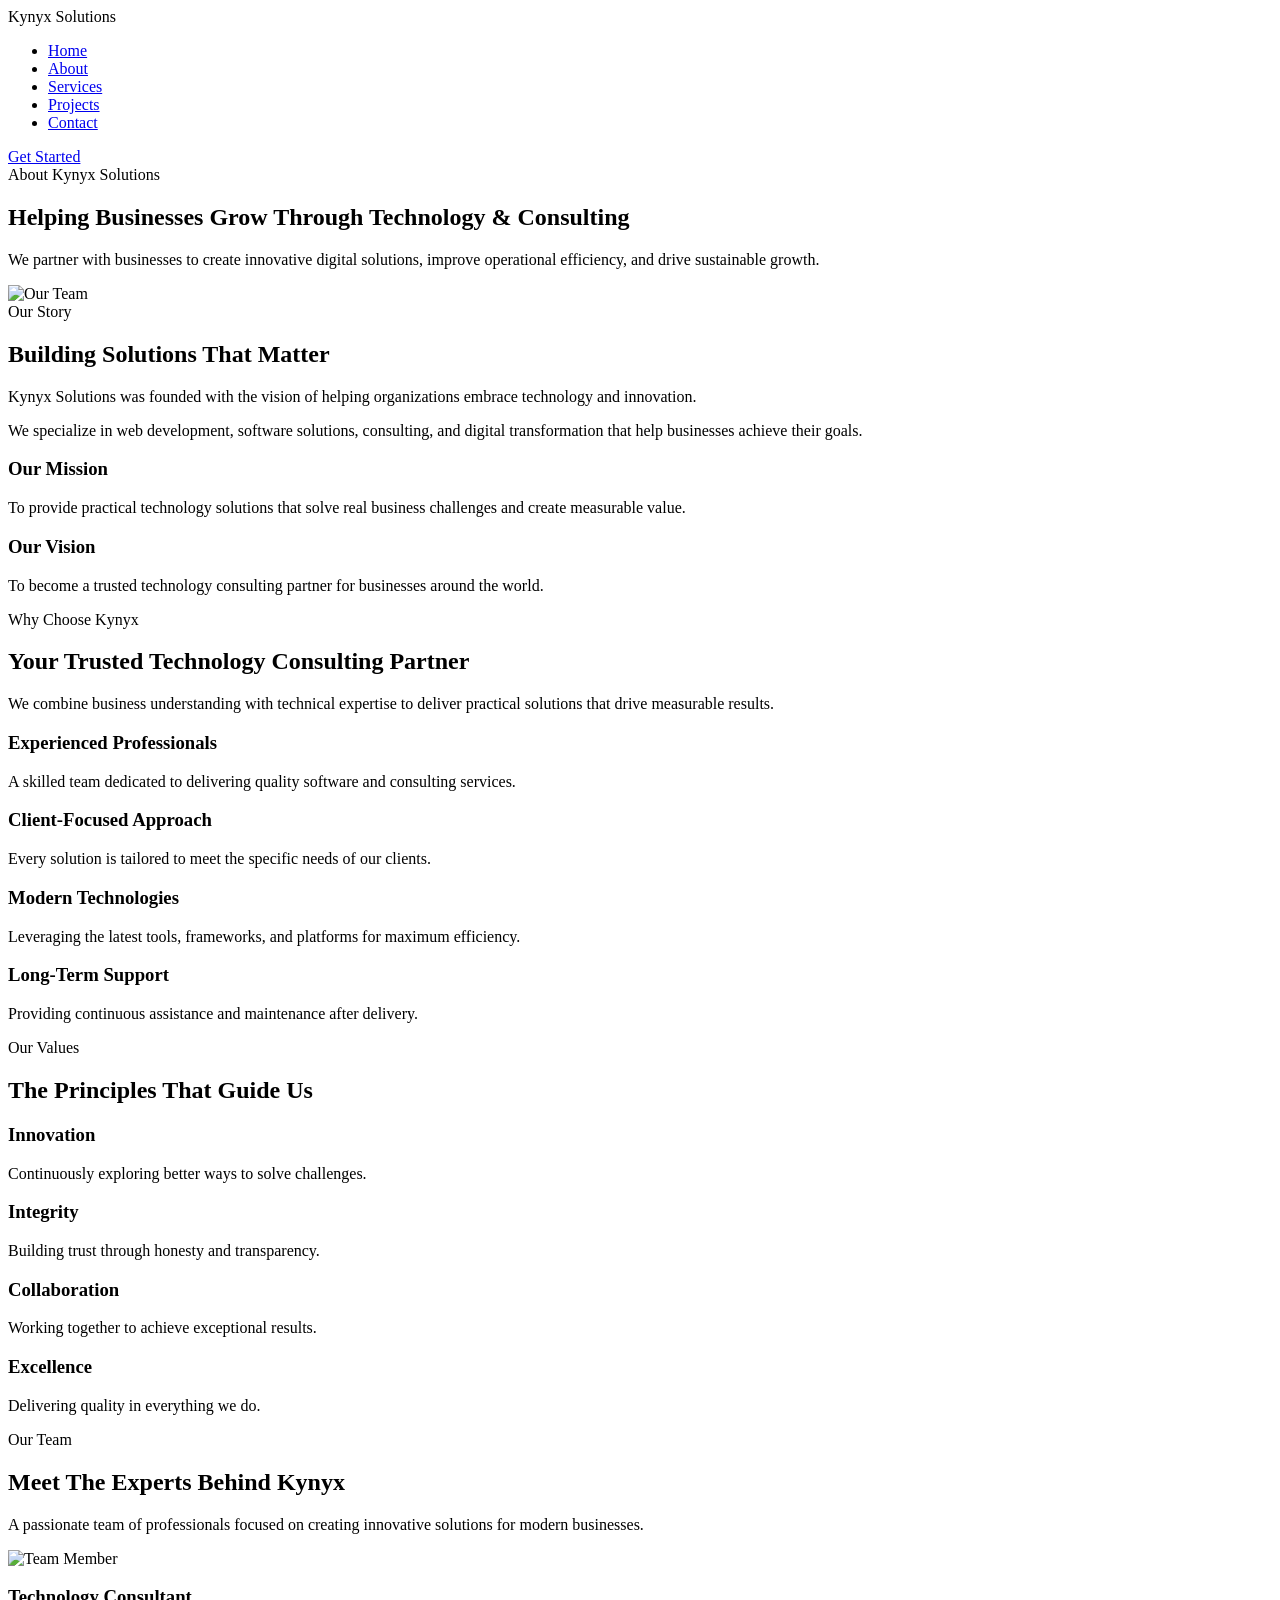
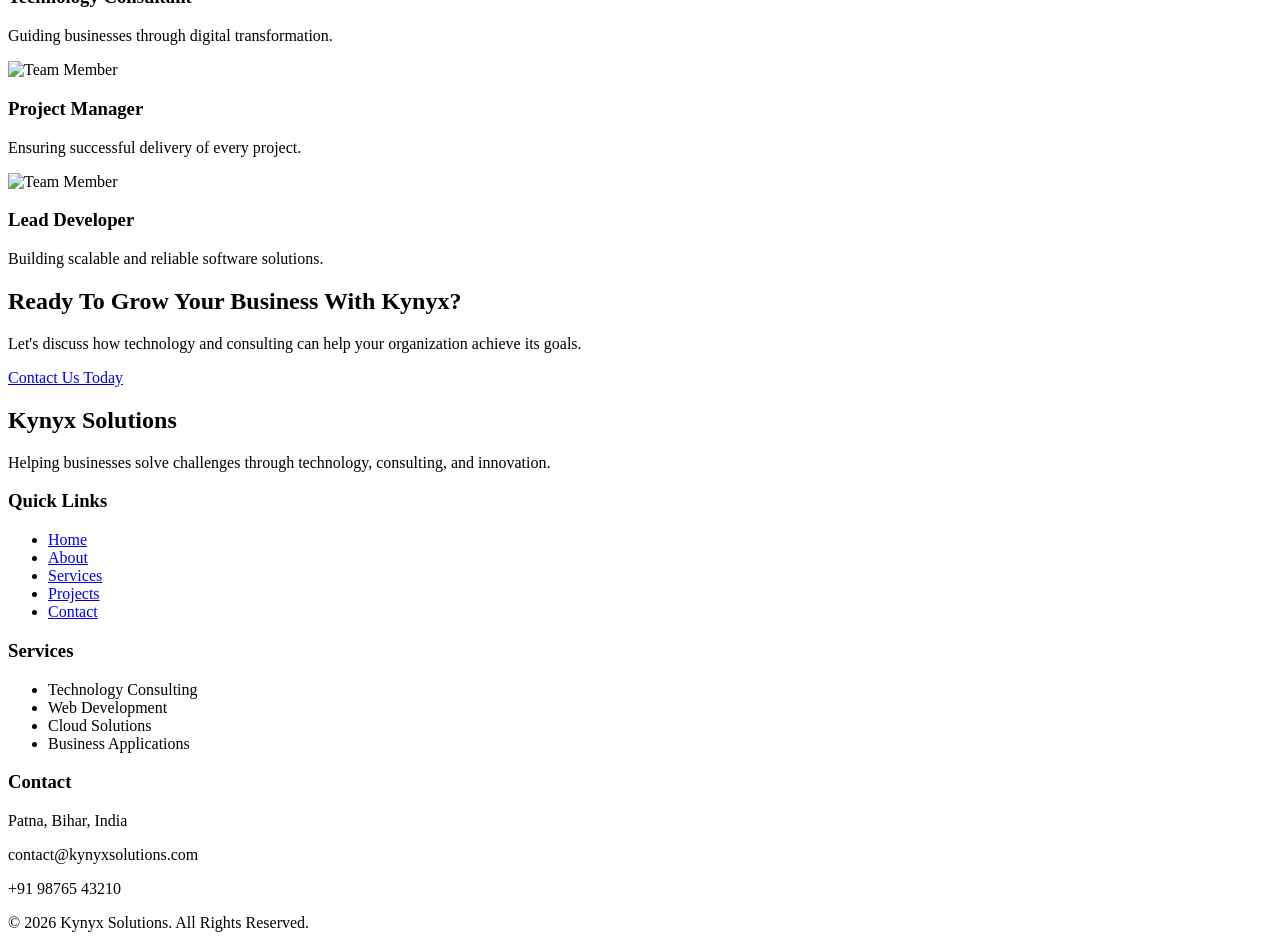
==== about.html @ fe30f73f "Lavanya" ====
<!DOCTYPE html>
<html lang="en">

<head>
    <meta charset="UTF-8">
    <meta name="viewport" content="width=device-width, initial-scale=1.0">

    <title>About Us | Kynyx Solutions</title>

    <link rel="stylesheet" href="css/style.css">
    <link rel="stylesheet" href="css/responsive.css">

    <link href="https://fonts.googleapis.com/css2?family=Poppins:wght@300;400;500;600;700;800&display=swap" rel="stylesheet">
</head>

<body>

    <!-- HEADER -->

    <header class="header">

        <div class="container">

            <nav class="navbar">

                <div class="logo">
                    Kynyx <span>Solutions</span>
                </div>

                <ul class="nav-menu">
                    <li><a href="index.html">Home</a></li>
                    <li><a href="about.html" class="active">About</a></li>
                    <li><a href="services.html">Services</a></li>
                    <li><a href="projects.html">Projects</a></li>
                    <li><a href="contact.html">Contact</a></li>
                </ul>

                <a href="contact.html" class="nav-btn">
                    Get Started
                </a>

            </nav>

        </div>

    </header>



    <!-- ABOUT HERO -->

    <section class="about-hero">

        <div class="container">

            <div class="about-hero-content">

                <span class="section-badge">
                    About Kynyx Solutions
                </span>

                <h1>
                    Helping Businesses Grow Through
                    Technology & Consulting
                </h1>

                <p>

                    We partner with businesses to create
                    innovative digital solutions, improve
                    operational efficiency, and drive
                    sustainable growth.

                </p>

            </div>

        </div>

    </section>



    <!-- OUR STORY -->

    <section class="our-story">

        <div class="container">

            <div class="story-grid">

                <div class="story-image">

                    <img src="https://images.unsplash.com/photo-1522202176988-66273c2fd55f"
                        alt="Our Team">

                </div>

                <div class="story-content">

                    <span class="section-badge">
                        Our Story
                    </span>

                    <h2>
                        Building Solutions That Matter
                    </h2>

                    <p>

                        Kynyx Solutions was founded with
                        the vision of helping organizations
                        embrace technology and innovation.

                    </p>

                    <p>

                        We specialize in web development,
                        software solutions, consulting,
                        and digital transformation that
                        help businesses achieve their goals.

                    </p>

                </div>

            </div>

        </div>

    </section>



    <!-- MISSION & VISION -->

    <section class="mission-section">

        <div class="container">

            <div class="mission-grid">

                <div class="mission-card">

                    <h3>Our Mission</h3>

                    <p>

                        To provide practical technology
                        solutions that solve real business
                        challenges and create measurable value.

                    </p>

                </div>

                <div class="mission-card">

                    <h3>Our Vision</h3>

                    <p>

                        To become a trusted technology
                        consulting partner for businesses
                        around the world.

                    </p>

                </div>

            </div>

        </div>

    </section>
     <!-- =====================
     WHY CHOOSE US
===================== -->

<section class="why-kynyx">

<div class="container">

<div class="section-header">

<span class="section-badge">
Why Choose Kynyx
</span>

<h2>
Your Trusted Technology Consulting Partner
</h2>

<p>
We combine business understanding with technical expertise
to deliver practical solutions that drive measurable results.
</p>

</div>

<div class="choose-grid">

<div class="choose-card">
<h3>Experienced Professionals</h3>
<p>
A skilled team dedicated to delivering quality software
and consulting services.
</p>
</div>

<div class="choose-card">
<h3>Client-Focused Approach</h3>
<p>
Every solution is tailored to meet the specific needs
of our clients.
</p>
</div>

<div class="choose-card">
<h3>Modern Technologies</h3>
<p>
Leveraging the latest tools, frameworks, and platforms
for maximum efficiency.
</p>
</div>

<div class="choose-card">
<h3>Long-Term Support</h3>
<p>
Providing continuous assistance and maintenance after delivery.
</p>
</div>

</div>

</div>

</section>


<!-- =====================
     OUR VALUES
===================== -->

<section class="values-section">

<div class="container">

<div class="section-header">

<span class="section-badge">
Our Values
</span>

<h2>
The Principles That Guide Us
</h2>

</div>

<div class="values-grid">

<div class="value-card">
<h3>Innovation</h3>
<p>
Continuously exploring better ways to solve challenges.
</p>
</div>

<div class="value-card">
<h3>Integrity</h3>
<p>
Building trust through honesty and transparency.
</p>
</div>

<div class="value-card">
<h3>Collaboration</h3>
<p>
Working together to achieve exceptional results.
</p>
</div>

<div class="value-card">
<h3>Excellence</h3>
<p>
Delivering quality in everything we do.
</p>
</div>

</div>

</div>

</section>


<!-- =====================
     LEADERSHIP TEAM
===================== -->

<section class="team-section">

<div class="container">

<div class="section-header">

<span class="section-badge">
Our Team
</span>

<h2>
Meet The Experts Behind Kynyx
</h2>

<p>
A passionate team of professionals focused on creating
innovative solutions for modern businesses.
</p>

</div>

<div class="team-grid">

<div class="team-card">

<img src="https://images.unsplash.com/photo-1560250097-0b93528c311a"
alt="Team Member">

<h3>Technology Consultant</h3>

<p>
Guiding businesses through digital transformation.
</p>

</div>

<div class="team-card">

<img src="https://images.unsplash.com/photo-1494790108377-be9c29b29330"
alt="Team Member">

<h3>Project Manager</h3>

<p>
Ensuring successful delivery of every project.
</p>

</div>

<div class="team-card">

<img src="https://images.unsplash.com/photo-1500648767791-00dcc994a43e"
alt="Team Member">

<h3>Lead Developer</h3>

<p>
Building scalable and reliable software solutions.
</p>

</div>

</div>

</div>

</section>
<!-- =====================
     CTA SECTION
===================== -->

<section class="about-cta">

<div class="container">

<h2>

Ready To Grow Your Business With Kynyx?

</h2>

<p>

Let's discuss how technology and consulting
can help your organization achieve its goals.

</p>

<a href="contact.html" class="cta-btn">

Contact Us Today

</a>

</div>

</section>


<!-- =====================
     FOOTER
===================== -->

<footer class="footer">

<div class="container">

<div class="footer-grid">

<div>

<h2>

Kynyx
<span>Solutions</span>

</h2>

<p>

Helping businesses solve challenges through
technology, consulting, and innovation.

</p>

</div>

<div>

<h3>Quick Links</h3>

<ul>

<li><a href="index.html">Home</a></li>
<li><a href="about.html">About</a></li>
<li><a href="services.html">Services</a></li>
<li><a href="projects.html">Projects</a></li>
<li><a href="contact.html">Contact</a></li>

</ul>

</div>

<div>

<h3>Services</h3>

<ul>

<li>Technology Consulting</li>
<li>Web Development</li>
<li>Cloud Solutions</li>
<li>Business Applications</li>

</ul>

</div>

<div>

<h3>Contact</h3>

<p>Patna, Bihar, India</p>
<p>contact@kynyxsolutions.com</p>
<p>+91 98765 43210</p>

</div>

</div>

<div class="footer-bottom">

<p>

© 2026 Kynyx Solutions.
All Rights Reserved.

</p>

</div>

</div>

</footer>

<script src="js/main.js"></script>

</body>
</html>
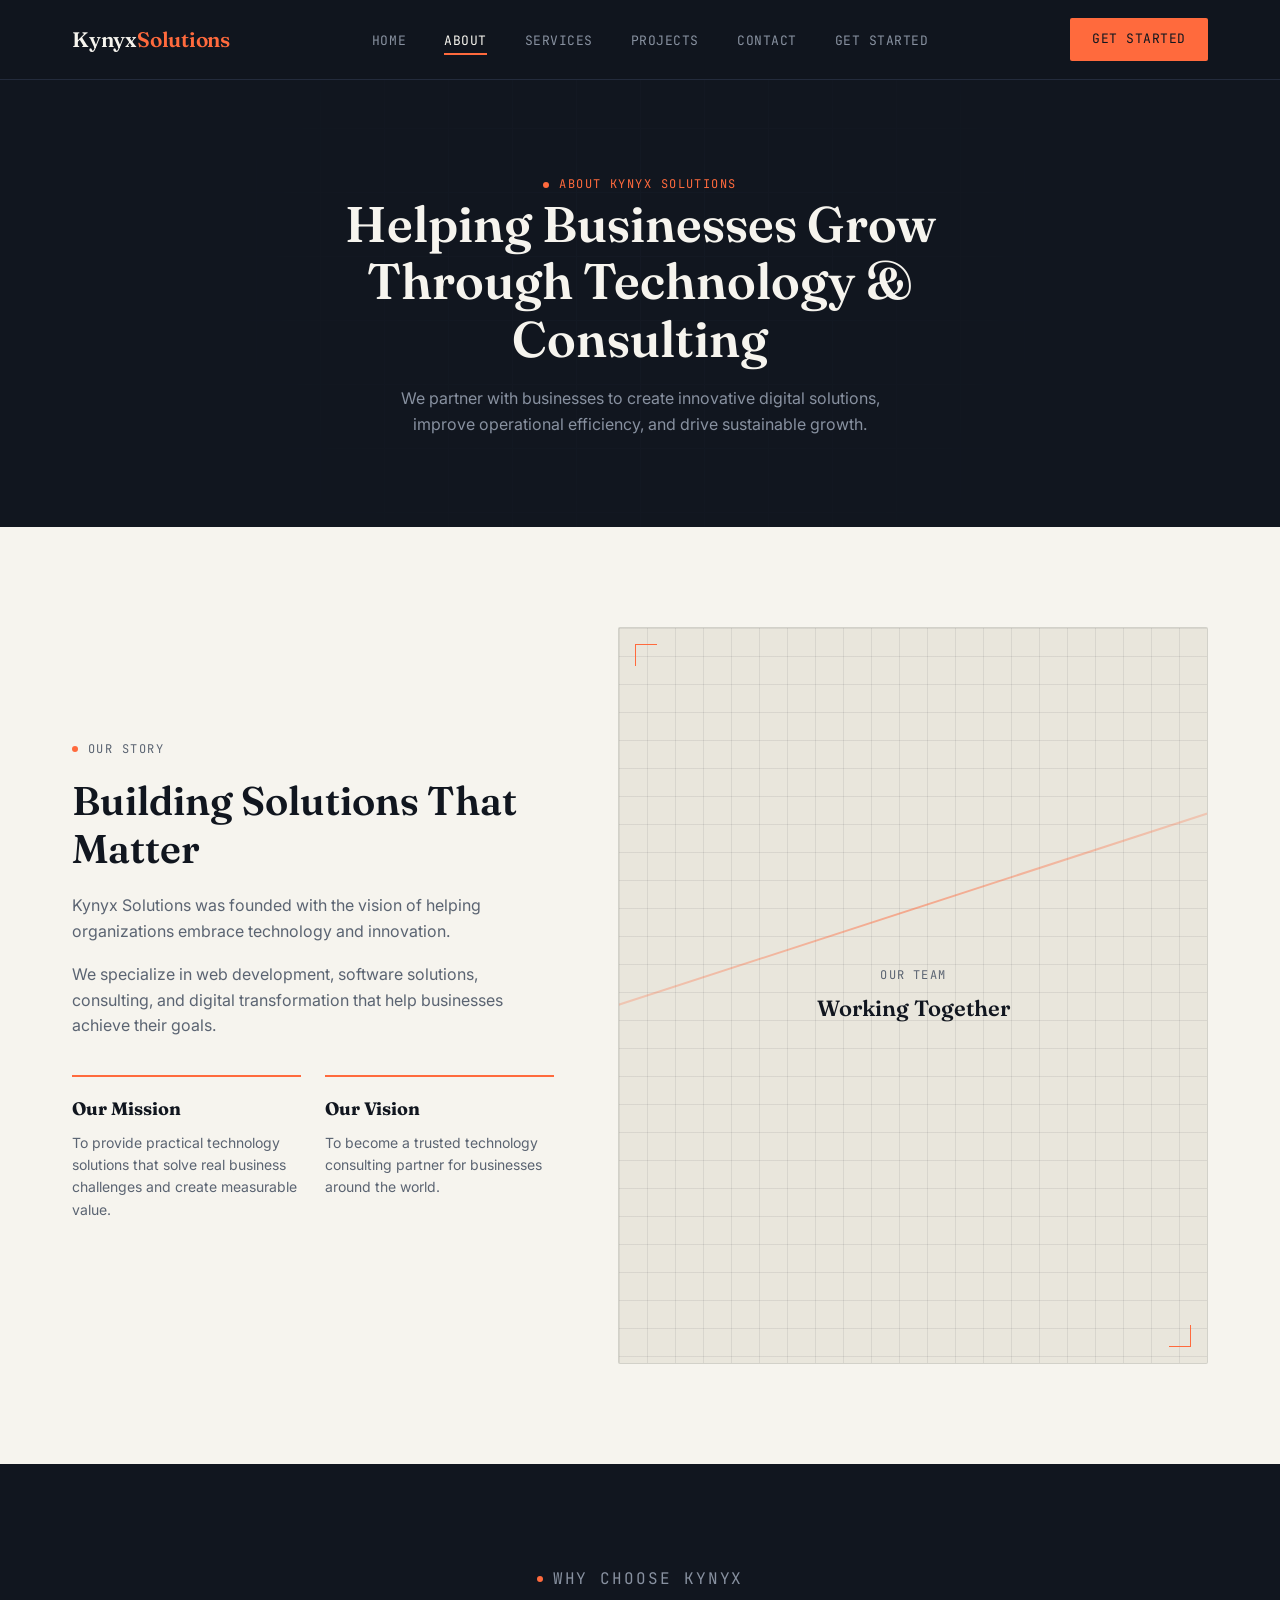
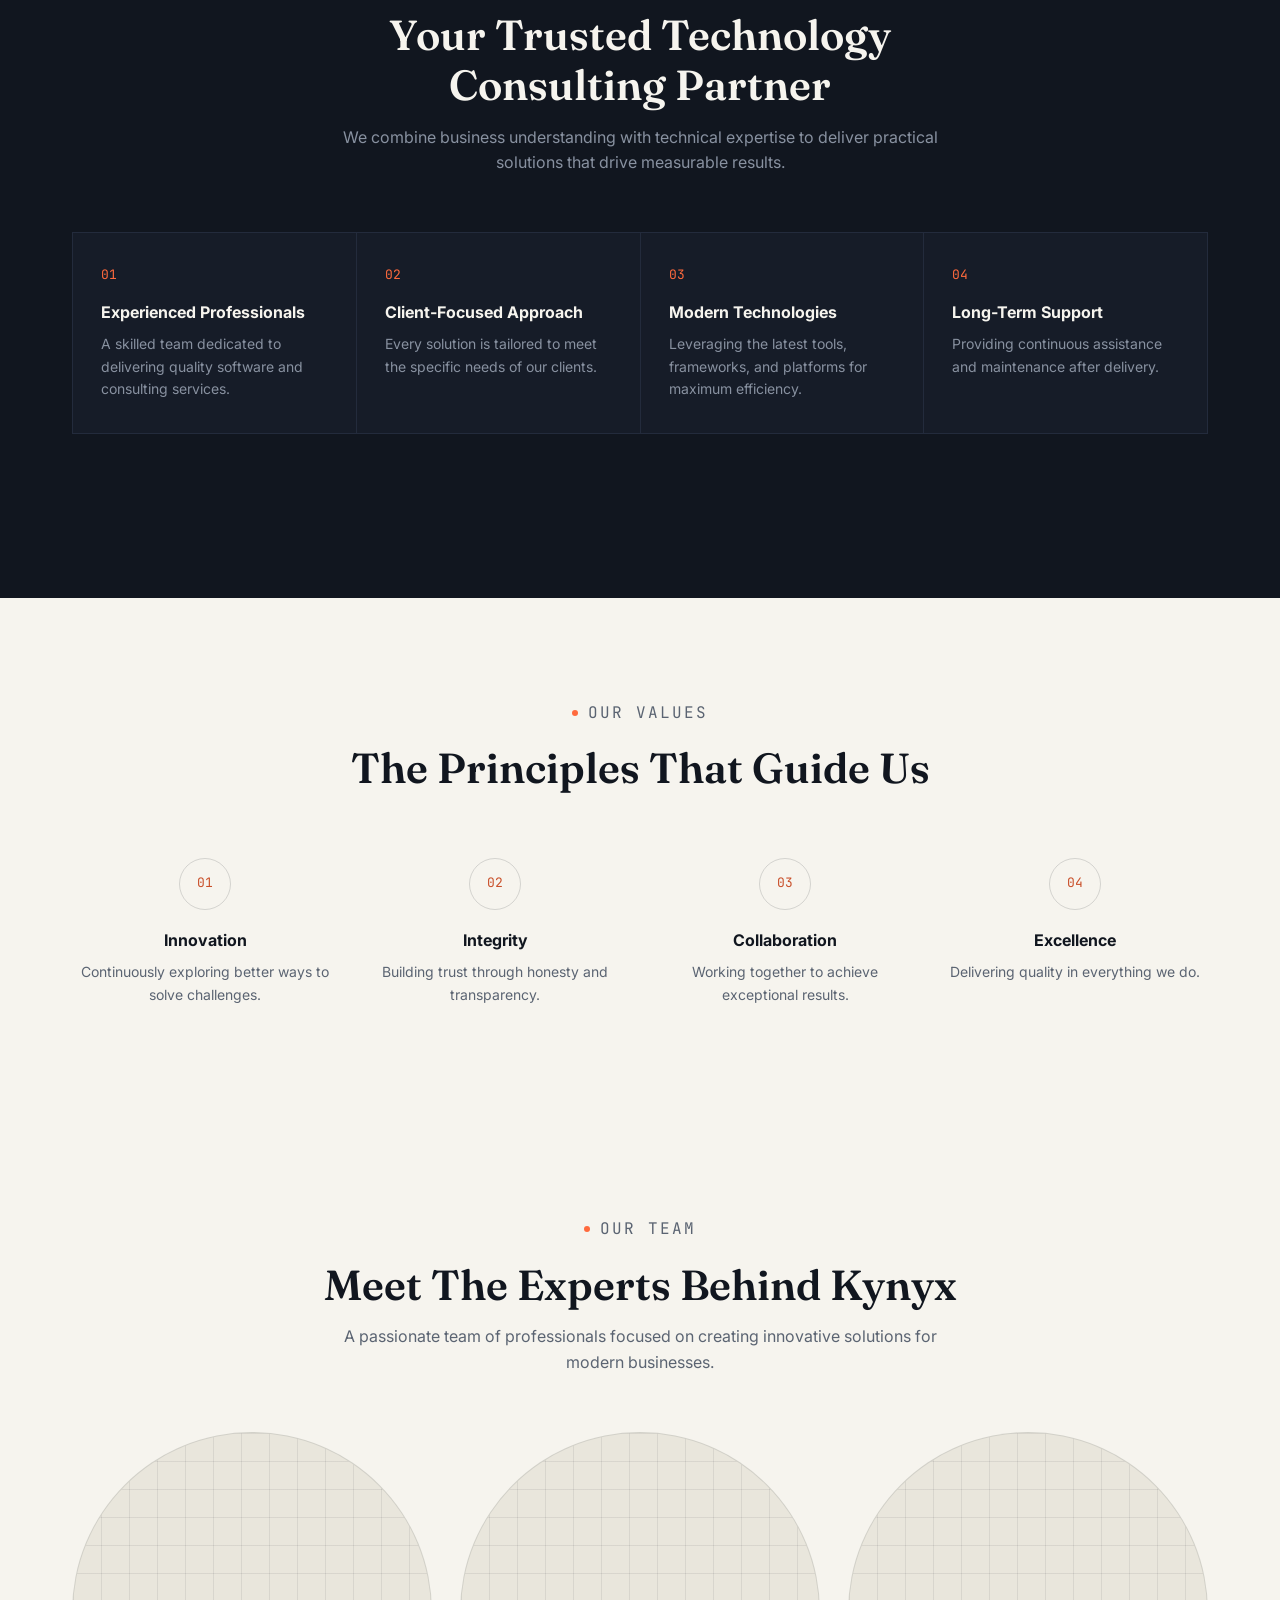
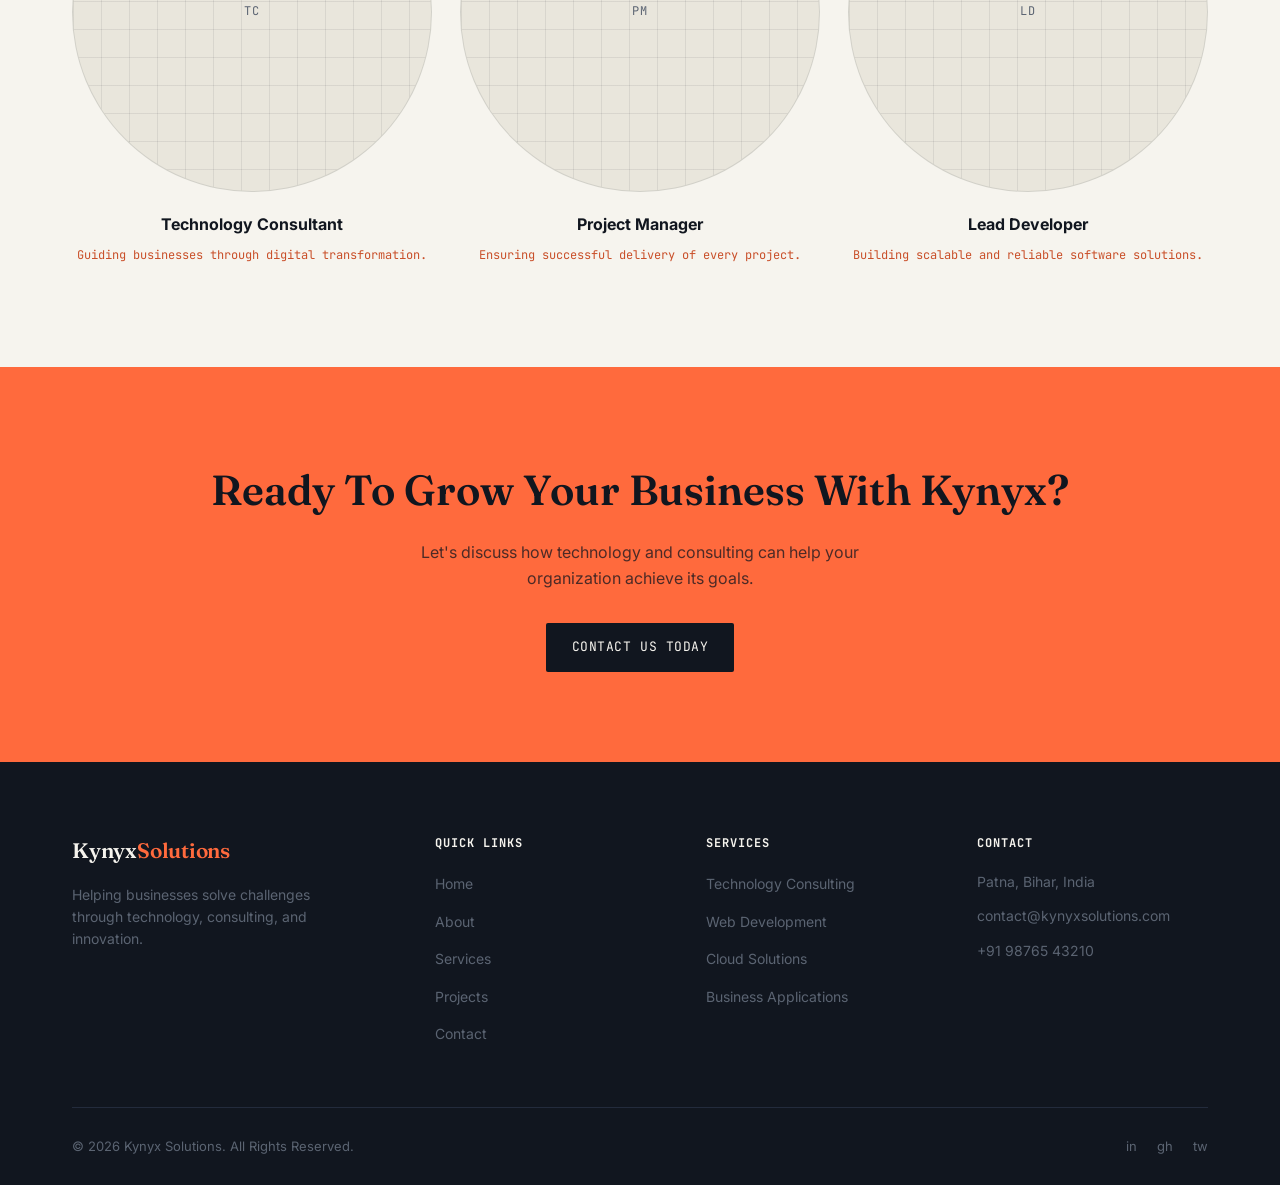
==== commit 4a1d9a0c: "Lavanya" ====
--- a/about.html
+++ b/about.html
@@ -1,491 +1,259 @@
 <!DOCTYPE html>
 <html lang="en">
-
 <head>
-    <meta charset="UTF-8">
-    <meta name="viewport" content="width=device-width, initial-scale=1.0">
-
-    <title>About Us | Kynyx Solutions</title>
-
-    <link rel="stylesheet" href="css/style.css">
-    <link rel="stylesheet" href="css/responsive.css">
-
-    <link href="https://fonts.googleapis.com/css2?family=Poppins:wght@300;400;500;600;700;800&display=swap" rel="stylesheet">
+  <meta charset="UTF-8" />
+  <meta name="viewport" content="width=device-width, initial-scale=1.0" />
+  <title>About Us | Kynyx Solutions</title>
+  <meta name="description" content="Kynyx Solutions partners with businesses to create innovative digital solutions, improve operational efficiency, and drive sustainable growth." />
+
+  <link rel="preconnect" href="https://fonts.googleapis.com" />
+  <link rel="preconnect" href="https://fonts.gstatic.com" crossorigin />
+  <link href="https://fonts.googleapis.com/css2?family=Fraunces:opsz,wght@9..144,500;9..144,600;9..144,700&family=Inter:wght@400;500;600&family=JetBrains+Mono:wght@400;500&display=swap" rel="stylesheet" />
+
+  <link rel="stylesheet" href="CSS/style.css" />
+  <link rel="stylesheet" href="CSS/responsive.css" />
 </head>
-
 <body>
 
-    <!-- HEADER -->
-
-    <header class="header">
-
-        <div class="container">
-
-            <nav class="navbar">
-
-                <div class="logo">
-                    Kynyx <span>Solutions</span>
-                </div>
-
-                <ul class="nav-menu">
-                    <li><a href="index.html">Home</a></li>
-                    <li><a href="about.html" class="active">About</a></li>
-                    <li><a href="services.html">Services</a></li>
-                    <li><a href="projects.html">Projects</a></li>
-                    <li><a href="contact.html">Contact</a></li>
-                </ul>
-
-                <a href="contact.html" class="nav-btn">
-                    Get Started
-                </a>
-
-            </nav>
-
-        </div>
-
-    </header>
-
-
-
-    <!-- ABOUT HERO -->
-
-    <section class="about-hero">
-
-        <div class="container">
-
-            <div class="about-hero-content">
-
-                <span class="section-badge">
-                    About Kynyx Solutions
-                </span>
-
-                <h1>
-                    Helping Businesses Grow Through
-                    Technology & Consulting
-                </h1>
-
-                <p>
-
-                    We partner with businesses to create
-                    innovative digital solutions, improve
-                    operational efficiency, and drive
-                    sustainable growth.
-
-                </p>
-
-            </div>
-
-        </div>
-
-    </section>
-
-
-
-    <!-- OUR STORY -->
-
-    <section class="our-story">
-
-        <div class="container">
-
-            <div class="story-grid">
-
-                <div class="story-image">
-
-                    <img src="https://images.unsplash.com/photo-1522202176988-66273c2fd55f"
-                        alt="Our Team">
-
-                </div>
-
-                <div class="story-content">
-
-                    <span class="section-badge">
-                        Our Story
-                    </span>
-
-                    <h2>
-                        Building Solutions That Matter
-                    </h2>
-
-                    <p>
-
-                        Kynyx Solutions was founded with
-                        the vision of helping organizations
-                        embrace technology and innovation.
-
-                    </p>
-
-                    <p>
-
-                        We specialize in web development,
-                        software solutions, consulting,
-                        and digital transformation that
-                        help businesses achieve their goals.
-
-                    </p>
-
-                </div>
-
-            </div>
-
-        </div>
-
-    </section>
-
-
-
-    <!-- MISSION & VISION -->
-
-    <section class="mission-section">
-
-        <div class="container">
-
-            <div class="mission-grid">
-
-                <div class="mission-card">
-
-                    <h3>Our Mission</h3>
-
-                    <p>
-
-                        To provide practical technology
-                        solutions that solve real business
-                        challenges and create measurable value.
-
-                    </p>
-
-                </div>
-
-                <div class="mission-card">
-
-                    <h3>Our Vision</h3>
-
-                    <p>
-
-                        To become a trusted technology
-                        consulting partner for businesses
-                        around the world.
-
-                    </p>
-
-                </div>
-
-            </div>
-
-        </div>
-
-    </section>
-     <!-- =====================
-     WHY CHOOSE US
-===================== -->
-
-<section class="why-kynyx">
-
-<div class="container">
-
-<div class="section-header">
-
-<span class="section-badge">
-Why Choose Kynyx
-</span>
-
-<h2>
-Your Trusted Technology Consulting Partner
-</h2>
-
-<p>
-We combine business understanding with technical expertise
-to deliver practical solutions that drive measurable results.
-</p>
-
-</div>
-
-<div class="choose-grid">
-
-<div class="choose-card">
-<h3>Experienced Professionals</h3>
-<p>
-A skilled team dedicated to delivering quality software
-and consulting services.
-</p>
-</div>
-
-<div class="choose-card">
-<h3>Client-Focused Approach</h3>
-<p>
-Every solution is tailored to meet the specific needs
-of our clients.
-</p>
-</div>
-
-<div class="choose-card">
-<h3>Modern Technologies</h3>
-<p>
-Leveraging the latest tools, frameworks, and platforms
-for maximum efficiency.
-</p>
-</div>
-
-<div class="choose-card">
-<h3>Long-Term Support</h3>
-<p>
-Providing continuous assistance and maintenance after delivery.
-</p>
-</div>
-
-</div>
-
-</div>
-
-</section>
-
-
-<!-- =====================
-     OUR VALUES
-===================== -->
-
-<section class="values-section">
-
-<div class="container">
-
-<div class="section-header">
-
-<span class="section-badge">
-Our Values
-</span>
-
-<h2>
-The Principles That Guide Us
-</h2>
-
-</div>
-
-<div class="values-grid">
-
-<div class="value-card">
-<h3>Innovation</h3>
-<p>
-Continuously exploring better ways to solve challenges.
-</p>
-</div>
-
-<div class="value-card">
-<h3>Integrity</h3>
-<p>
-Building trust through honesty and transparency.
-</p>
-</div>
-
-<div class="value-card">
-<h3>Collaboration</h3>
-<p>
-Working together to achieve exceptional results.
-</p>
-</div>
-
-<div class="value-card">
-<h3>Excellence</h3>
-<p>
-Delivering quality in everything we do.
-</p>
-</div>
-
-</div>
-
-</div>
-
-</section>
-
-
-<!-- =====================
-     LEADERSHIP TEAM
-===================== -->
-
-<section class="team-section">
-
-<div class="container">
-
-<div class="section-header">
-
-<span class="section-badge">
-Our Team
-</span>
-
-<h2>
-Meet The Experts Behind Kynyx
-</h2>
-
-<p>
-A passionate team of professionals focused on creating
-innovative solutions for modern businesses.
-</p>
-
-</div>
-
-<div class="team-grid">
-
-<div class="team-card">
-
-<img src="https://images.unsplash.com/photo-1560250097-0b93528c311a"
-alt="Team Member">
-
-<h3>Technology Consultant</h3>
-
-<p>
-Guiding businesses through digital transformation.
-</p>
-
-</div>
-
-<div class="team-card">
-
-<img src="https://images.unsplash.com/photo-1494790108377-be9c29b29330"
-alt="Team Member">
-
-<h3>Project Manager</h3>
-
-<p>
-Ensuring successful delivery of every project.
-</p>
-
-</div>
-
-<div class="team-card">
-
-<img src="https://images.unsplash.com/photo-1500648767791-00dcc994a43e"
-alt="Team Member">
-
-<h3>Lead Developer</h3>
-
-<p>
-Building scalable and reliable software solutions.
-</p>
-
-</div>
-
-</div>
-
-</div>
-
-</section>
-<!-- =====================
-     CTA SECTION
-===================== -->
-
-<section class="about-cta">
-
-<div class="container">
-
-<h2>
-
-Ready To Grow Your Business With Kynyx?
-
-</h2>
-
-<p>
-
-Let's discuss how technology and consulting
-can help your organization achieve its goals.
-
-</p>
-
-<a href="contact.html" class="cta-btn">
-
-Contact Us Today
-
-</a>
-
-</div>
-
-</section>
-
-
-<!-- =====================
-     FOOTER
-===================== -->
-
-<footer class="footer">
-
-<div class="container">
-
-<div class="footer-grid">
-
-<div>
-
-<h2>
-
-Kynyx
-<span>Solutions</span>
-
-</h2>
-
-<p>
-
-Helping businesses solve challenges through
-technology, consulting, and innovation.
-
-</p>
-
-</div>
-
-<div>
-
-<h3>Quick Links</h3>
-
-<ul>
-
-<li><a href="index.html">Home</a></li>
-<li><a href="about.html">About</a></li>
-<li><a href="services.html">Services</a></li>
-<li><a href="projects.html">Projects</a></li>
-<li><a href="contact.html">Contact</a></li>
-
-</ul>
-
-</div>
-
-<div>
-
-<h3>Services</h3>
-
-<ul>
-
-<li>Technology Consulting</li>
-<li>Web Development</li>
-<li>Cloud Solutions</li>
-<li>Business Applications</li>
-
-</ul>
-
-</div>
-
-<div>
-
-<h3>Contact</h3>
-
-<p>Patna, Bihar, India</p>
-<p>contact@kynyxsolutions.com</p>
-<p>+91 98765 43210</p>
-
-</div>
-
-</div>
-
-<div class="footer-bottom">
-
-<p>
-
-© 2026 Kynyx Solutions.
-All Rights Reserved.
-
-</p>
-
-</div>
-
-</div>
-
-</footer>
-
-<script src="js/main.js"></script>
-
+  <!-- ===================== HEADER ===================== -->
+  <header class="site-header">
+    <nav class="nav">
+      <a href="index.html" class="logo">Kynyx<span>Solutions</span></a>
+
+      <ul class="nav-links">
+        <li><a href="index.html">Home</a></li>
+        <li><a href="about.html" class="active">About</a></li>
+        <li><a href="services.html">Services</a></li>
+        <li><a href="projects.html">Projects</a></li>
+        <li><a href="contact.html">Contact</a></li>
+        <li><a href="contact.html" class="nav-cta-mobile">Get Started</a></li>
+      </ul>
+
+      <a href="contact.html" class="nav-cta">Get Started</a>
+
+      <button class="nav-toggle" aria-label="Toggle navigation menu" aria-expanded="false">
+        <span></span><span></span><span></span>
+      </button>
+    </nav>
+  </header>
+
+  <main>
+
+    <!-- ===================== PAGE HERO ===================== -->
+    <section class="page-hero">
+      <div class="container">
+        <p class="eyebrow">About Kynyx Solutions</p>
+        <h1>Helping Businesses Grow Through Technology &amp; Consulting</h1>
+        <p>
+          We partner with businesses to create innovative digital solutions, improve
+          operational efficiency, and drive sustainable growth.
+        </p>
+      </div>
+    </section>
+
+    <!-- ===================== OUR STORY ===================== -->
+    <section id="story">
+      <div class="container split">
+        <div class="about-copy">
+          <p class="eyebrow">Our Story</p>
+          <h2 style="font-family:var(--font-display); font-size:clamp(28px,4vw,40px); font-weight:600; margin-bottom:20px; line-height:1.2;">
+            Building Solutions That Matter
+          </h2>
+          <p>
+            Kynyx Solutions was founded with the vision of helping organizations embrace
+            technology and innovation.
+          </p>
+          <p>
+            We specialize in web development, software solutions, consulting, and digital
+            transformation that help businesses achieve their goals.
+          </p>
+
+          <div class="mission-vision">
+            <div class="mv-card">
+              <h3>Our Mission</h3>
+              <p>To provide practical technology solutions that solve real business challenges and create measurable value.</p>
+            </div>
+            <div class="mv-card">
+              <h3>Our Vision</h3>
+              <p>To become a trusted technology consulting partner for businesses around the world.</p>
+            </div>
+          </div>
+        </div>
+
+        <div class="split-visual viz-panel light">
+          <span class="viz-corner tl"></span>
+          <span class="viz-corner br"></span>
+          <p class="viz-label">Our Team
+            <strong>Working Together</strong>
+          </p>
+        </div>
+      </div>
+    </section>
+
+    <!-- ===================== WHY CHOOSE ===================== -->
+    <section class="why-band">
+      <div class="container">
+        <div class="section-head on-dark center">
+          <p class="eyebrow">Why Choose Kynyx</p>
+          <h2>Your Trusted Technology Consulting Partner</h2>
+          <p>We combine business understanding with technical expertise to deliver practical solutions that drive measurable results.</p>
+        </div>
+
+        <div class="why-grid">
+          <div class="why-card">
+            <span class="feature-mark">01</span>
+            <h4>Experienced Professionals</h4>
+            <p>A skilled team dedicated to delivering quality software and consulting services.</p>
+          </div>
+          <div class="why-card">
+            <span class="feature-mark">02</span>
+            <h4>Client-Focused Approach</h4>
+            <p>Every solution is tailored to meet the specific needs of our clients.</p>
+          </div>
+          <div class="why-card">
+            <span class="feature-mark">03</span>
+            <h4>Modern Technologies</h4>
+            <p>Leveraging the latest tools, frameworks, and platforms for maximum efficiency.</p>
+          </div>
+          <div class="why-card">
+            <span class="feature-mark">04</span>
+            <h4>Long-Term Support</h4>
+            <p>Providing continuous assistance and maintenance after delivery.</p>
+          </div>
+        </div>
+      </div>
+    </section>
+
+    <!-- ===================== OUR VALUES ===================== -->
+    <section id="values">
+      <div class="container">
+        <div class="section-head center">
+          <p class="eyebrow">Our Values</p>
+          <h2>The Principles That Guide Us</h2>
+        </div>
+
+        <div class="values-grid">
+          <div class="value-card">
+            <div class="value-mark">01</div>
+            <h4>Innovation</h4>
+            <p>Continuously exploring better ways to solve challenges.</p>
+          </div>
+          <div class="value-card">
+            <div class="value-mark">02</div>
+            <h4>Integrity</h4>
+            <p>Building trust through honesty and transparency.</p>
+          </div>
+          <div class="value-card">
+            <div class="value-mark">03</div>
+            <h4>Collaboration</h4>
+            <p>Working together to achieve exceptional results.</p>
+          </div>
+          <div class="value-card">
+            <div class="value-mark">04</div>
+            <h4>Excellence</h4>
+            <p>Delivering quality in everything we do.</p>
+          </div>
+        </div>
+      </div>
+    </section>
+
+    <!-- ===================== OUR TEAM ===================== -->
+    <section id="team">
+      <div class="container">
+        <div class="section-head center">
+          <p class="eyebrow">Our Team</p>
+          <h2>Meet The Experts Behind Kynyx</h2>
+          <p>A passionate team of professionals focused on creating innovative solutions for modern businesses.</p>
+        </div>
+
+        <div class="team-grid">
+          <div class="team-card">
+            <div class="viz-panel light">
+              <p class="viz-label">TC</p>
+            </div>
+            <h4>Technology Consultant</h4>
+            <span>Guiding businesses through digital transformation.</span>
+          </div>
+          <div class="team-card">
+            <div class="viz-panel light">
+              <p class="viz-label">PM</p>
+            </div>
+            <h4>Project Manager</h4>
+            <span>Ensuring successful delivery of every project.</span>
+          </div>
+          <div class="team-card">
+            <div class="viz-panel light">
+              <p class="viz-label">LD</p>
+            </div>
+            <h4>Lead Developer</h4>
+            <span>Building scalable and reliable software solutions.</span>
+          </div>
+        </div>
+      </div>
+    </section>
+
+    <!-- ===================== CTA BAND ===================== -->
+    <section class="cta-band">
+      <div class="container">
+        <h2>Ready To Grow Your Business With Kynyx?</h2>
+        <p>Let's discuss how technology and consulting can help your organization achieve its goals.</p>
+        <a href="contact.html" class="btn btn-primary">Contact Us Today</a>
+      </div>
+    </section>
+
+  </main>
+
+  <!-- ===================== FOOTER ===================== -->
+  <footer class="site-footer">
+    <div class="container">
+      <div class="footer-grid">
+        <div class="footer-brand">
+          <a href="index.html" class="logo">Kynyx<span>Solutions</span></a>
+          <p>Helping businesses solve challenges through technology, consulting, and innovation.</p>
+        </div>
+
+        <div class="footer-col">
+          <h5>Quick Links</h5>
+          <ul>
+            <li><a href="index.html">Home</a></li>
+            <li><a href="about.html">About</a></li>
+            <li><a href="services.html">Services</a></li>
+            <li><a href="projects.html">Projects</a></li>
+            <li><a href="contact.html">Contact</a></li>
+          </ul>
+        </div>
+
+        <div class="footer-col">
+          <h5>Services</h5>
+          <ul>
+            <li><a href="services.html">Technology Consulting</a></li>
+            <li><a href="services.html">Web Development</a></li>
+            <li><a href="services.html">Cloud Solutions</a></li>
+            <li><a href="services.html">Business Applications</a></li>
+          </ul>
+        </div>
+
+        <div class="footer-col">
+          <h5>Contact</h5>
+          <ul>
+            <li><p>Patna, Bihar, India</p></li>
+            <li><p>contact@kynyxsolutions.com</p></li>
+            <li><p>+91 98765 43210</p></li>
+          </ul>
+        </div>
+      </div>
+
+      <div class="footer-bottom">
+        <p>© 2026 Kynyx Solutions. All Rights Reserved.</p>
+        <div class="footer-socials">
+          <a href="#" aria-label="LinkedIn">in</a>
+          <a href="#" aria-label="GitHub">gh</a>
+          <a href="#" aria-label="Twitter">tw</a>
+        </div>
+      </div>
+    </div>
+  </footer>
+
+  <script src="main.js"></script>
 </body>
 </html>
--- a/CSS/style.css
+++ b/CSS/style.css
@@ -0,0 +1,1171 @@
+/* =========================================================
+   Kynyx Solutions — style.css
+   Core styles: tokens, layout, components (desktop-first base)
+   ========================================================= */
+
+:root {
+  /* Color tokens */
+  --ink: #11161f;
+  --ink-soft: #161c28;
+  --paper: #f6f4ee;
+  --paper-dim: #e9e6dc;
+  --slate: #8891a0;
+  --slate-dark: #5b6472;
+  --line: #232b3c;
+  --line-soft: rgba(246, 244, 238, 0.1);
+  --signal: #ff6a3d;
+  --signal-dim: #c94f29;
+
+  /* Type tokens */
+  --font-display: "Fraunces", Georgia, serif;
+  --font-body: "Inter", -apple-system, BlinkMacSystemFont, "Segoe UI", sans-serif;
+  --font-mono: "JetBrains Mono", "SFMono-Regular", Consolas, monospace;
+
+  /* Layout tokens */
+  --max-w: 1200px;
+  --gutter: 32px;
+  --radius: 2px;
+}
+
+/* -------------------- Reset -------------------- */
+* {
+  margin: 0;
+  padding: 0;
+  box-sizing: border-box;
+}
+
+html {
+  scroll-behavior: smooth;
+}
+
+@media (prefers-reduced-motion: reduce) {
+  html {
+    scroll-behavior: auto;
+  }
+  * {
+    animation-duration: 0.01ms !important;
+    animation-iteration-count: 1 !important;
+    transition-duration: 0.01ms !important;
+  }
+}
+
+body {
+  font-family: var(--font-body);
+  background: var(--paper);
+  color: var(--ink);
+  line-height: 1.6;
+  -webkit-font-smoothing: antialiased;
+  overflow-x: hidden;
+}
+
+img {
+  max-width: 100%;
+  display: block;
+}
+
+a {
+  color: inherit;
+  text-decoration: none;
+}
+
+ul {
+  list-style: none;
+}
+
+button {
+  font-family: inherit;
+  cursor: pointer;
+  border: none;
+  background: none;
+}
+
+:focus-visible {
+  outline: 2px solid var(--signal);
+  outline-offset: 3px;
+}
+
+.container {
+  max-width: var(--max-w);
+  margin: 0 auto;
+  padding: 0 var(--gutter);
+}
+
+section {
+  padding: 100px 0;
+}
+
+/* -------------------- Eyebrow / labels -------------------- */
+.eyebrow {
+  display: inline-flex;
+  align-items: center;
+  gap: 10px;
+  font-family: var(--font-mono);
+  font-size: 12px;
+  letter-spacing: 0.12em;
+  text-transform: uppercase;
+  color: var(--signal-dim);
+  margin-bottom: 18px;
+}
+
+.eyebrow::before {
+  content: "";
+  width: 6px;
+  height: 6px;
+  background: var(--signal);
+  border-radius: 50%;
+  display: inline-block;
+}
+
+.section-head {
+  max-width: 640px;
+  margin-bottom: 56px;
+}
+
+.section-head h2 {
+  font-family: var(--font-display);
+  font-size: clamp(28px, 4vw, 42px);
+  font-weight: 600;
+  line-height: 1.2;
+  color: var(--ink);
+  margin-bottom: 14px;
+}
+
+.section-head p {
+  color: var(--slate-dark);
+  font-size: 16px;
+}
+
+.section-head.on-dark h2 {
+  color: var(--paper);
+}
+
+.section-head.on-dark p {
+  color: var(--slate);
+}
+
+.section-head.center {
+  margin-left: auto;
+  margin-right: auto;
+  text-align: center;
+}
+
+/* -------------------- Buttons -------------------- */
+.btn {
+  display: inline-flex;
+  align-items: center;
+  gap: 10px;
+  font-family: var(--font-mono);
+  font-size: 13px;
+  letter-spacing: 0.04em;
+  text-transform: uppercase;
+  padding: 14px 26px;
+  border-radius: var(--radius);
+  transition: transform 0.2s ease, background 0.2s ease, color 0.2s ease, border-color 0.2s ease;
+}
+
+.btn-primary {
+  background: var(--signal);
+  color: var(--ink);
+}
+
+.btn-primary:hover {
+  background: var(--paper);
+  transform: translateY(-2px);
+}
+
+.btn-outline {
+  border: 1px solid var(--line-soft);
+  color: var(--paper);
+}
+
+.btn-outline:hover {
+  border-color: var(--signal);
+  color: var(--signal);
+}
+
+.btn-outline.on-light {
+  border: 1px solid var(--ink);
+  color: var(--ink);
+}
+
+.btn-outline.on-light:hover {
+  border-color: var(--signal-dim);
+  color: var(--signal-dim);
+}
+
+/* -------------------- Header / Nav -------------------- */
+.site-header {
+  position: fixed;
+  top: 0;
+  left: 0;
+  right: 0;
+  z-index: 100;
+  background: rgba(17, 22, 31, 0.92);
+  backdrop-filter: blur(10px);
+  border-bottom: 1px solid var(--line);
+}
+
+.nav {
+  display: flex;
+  align-items: center;
+  justify-content: space-between;
+  padding: 18px var(--gutter);
+  max-width: var(--max-w);
+  margin: 0 auto;
+}
+
+.logo {
+  font-family: var(--font-display);
+  font-size: 21px;
+  font-weight: 600;
+  color: var(--paper);
+  letter-spacing: -0.01em;
+}
+
+.logo span {
+  color: var(--signal);
+}
+
+.nav-links {
+  display: flex;
+  align-items: center;
+  gap: 38px;
+}
+
+.nav-links a {
+  font-family: var(--font-mono);
+  font-size: 13px;
+  letter-spacing: 0.04em;
+  text-transform: uppercase;
+  color: var(--slate);
+  transition: color 0.2s ease;
+  position: relative;
+}
+
+.nav-links a:hover,
+.nav-links a.active {
+  color: var(--paper);
+}
+
+.nav-links a.active::after {
+  content: "";
+  position: absolute;
+  bottom: -6px;
+  left: 0;
+  right: 0;
+  height: 2px;
+  background: var(--signal);
+}
+
+.nav-cta {
+  background: var(--signal);
+  color: var(--ink);
+  font-family: var(--font-mono);
+  font-size: 13px;
+  text-transform: uppercase;
+  letter-spacing: 0.04em;
+  padding: 11px 22px;
+  border-radius: var(--radius);
+  transition: background 0.2s ease, transform 0.2s ease;
+}
+
+.nav-cta:hover {
+  background: var(--paper);
+  transform: translateY(-1px);
+}
+
+.nav-toggle {
+  display: none;
+  flex-direction: column;
+  gap: 5px;
+  z-index: 101;
+}
+
+.nav-toggle span {
+  width: 24px;
+  height: 2px;
+  background: var(--paper);
+  transition: transform 0.25s ease, opacity 0.25s ease;
+}
+
+/* -------------------- Hero -------------------- */
+.hero {
+  background: var(--ink);
+  color: var(--paper);
+  padding: 180px 0 100px;
+  position: relative;
+  overflow: hidden;
+}
+
+.hero::before {
+  content: "";
+  position: absolute;
+  inset: 0;
+  background-image:
+    linear-gradient(var(--line) 1px, transparent 1px),
+    linear-gradient(90deg, var(--line) 1px, transparent 1px);
+  background-size: 64px 64px;
+  opacity: 0.35;
+  mask-image: linear-gradient(to bottom, transparent, rgba(0,0,0,0.6) 40%, transparent);
+}
+
+.hero .container {
+  position: relative;
+  z-index: 1;
+  display: grid;
+  grid-template-columns: 1.1fr 0.9fr;
+  gap: 60px;
+  align-items: center;
+}
+
+.hero-eyebrow {
+  font-family: var(--font-mono);
+  font-size: 12px;
+  letter-spacing: 0.12em;
+  text-transform: uppercase;
+  color: var(--signal);
+  display: flex;
+  align-items: center;
+  gap: 10px;
+  margin-bottom: 24px;
+}
+
+.hero-eyebrow::before {
+  content: "";
+  width: 28px;
+  height: 1px;
+  background: var(--signal);
+}
+
+.hero h1 {
+  font-family: var(--font-display);
+  font-size: clamp(38px, 5.4vw, 64px);
+  line-height: 1.08;
+  font-weight: 600;
+  letter-spacing: -0.01em;
+  margin-bottom: 24px;
+}
+
+.hero h1 em {
+  font-style: normal;
+  color: var(--signal);
+}
+
+.hero p.lead {
+  font-size: 17px;
+  color: var(--slate);
+  max-width: 480px;
+  margin-bottom: 36px;
+}
+
+.hero-actions {
+  display: flex;
+  gap: 18px;
+  margin-bottom: 60px;
+}
+
+.hero-trust {
+  border-top: 1px solid var(--line);
+  padding-top: 28px;
+}
+
+.hero-trust-label {
+  font-family: var(--font-mono);
+  font-size: 11px;
+  letter-spacing: 0.1em;
+  text-transform: uppercase;
+  color: var(--slate-dark);
+  margin-bottom: 16px;
+}
+
+.trust-logos {
+  display: flex;
+  gap: 32px;
+  flex-wrap: wrap;
+}
+
+.trust-logos span {
+  font-family: var(--font-display);
+  font-size: 17px;
+  color: var(--slate);
+  letter-spacing: -0.01em;
+}
+
+/* -------------------- Placeholder visual panels (replace stock photos) -------------------- */
+.viz-panel {
+  position: relative;
+  background: var(--ink-soft);
+  border: 1px solid var(--line);
+  border-radius: var(--radius);
+  aspect-ratio: 4/5;
+  overflow: hidden;
+  display: flex;
+  align-items: center;
+  justify-content: center;
+}
+
+.viz-panel::before {
+  content: "";
+  position: absolute;
+  inset: 0;
+  background-image:
+    linear-gradient(var(--line) 1px, transparent 1px),
+    linear-gradient(90deg, var(--line) 1px, transparent 1px);
+  background-size: 28px 28px;
+}
+
+.viz-panel::after {
+  content: "";
+  position: absolute;
+  width: 220%;
+  height: 2px;
+  background: linear-gradient(90deg, transparent, var(--signal), transparent);
+  top: 38%;
+  left: -60%;
+  transform: rotate(-18deg);
+  opacity: 0.5;
+}
+
+.viz-panel .viz-corner {
+  position: absolute;
+  width: 22px;
+  height: 22px;
+  border: 1px solid var(--signal);
+}
+
+.viz-panel .viz-corner.tl { top: 16px; left: 16px; border-right: none; border-bottom: none; }
+.viz-panel .viz-corner.br { bottom: 16px; right: 16px; border-left: none; border-top: none; }
+
+.viz-label {
+  position: relative;
+  z-index: 1;
+  font-family: var(--font-mono);
+  font-size: 12px;
+  letter-spacing: 0.1em;
+  text-transform: uppercase;
+  color: var(--slate);
+  text-align: center;
+  padding: 0 24px;
+}
+
+.viz-label strong {
+  display: block;
+  font-family: var(--font-display);
+  font-size: 22px;
+  color: var(--paper);
+  font-weight: 600;
+  text-transform: none;
+  letter-spacing: 0;
+  margin-top: 6px;
+}
+
+.viz-panel.flat {
+  aspect-ratio: 16/10;
+}
+
+.viz-panel.light {
+  background: var(--paper-dim);
+  border-color: rgba(17,22,31,0.1);
+}
+
+.viz-panel.light::before {
+  background-image:
+    linear-gradient(rgba(17,22,31,0.08) 1px, transparent 1px),
+    linear-gradient(90deg, rgba(17,22,31,0.08) 1px, transparent 1px);
+}
+
+.viz-panel.light .viz-label {
+  color: var(--slate-dark);
+}
+
+.viz-panel.light .viz-label strong {
+  color: var(--ink);
+}
+
+/* -------------------- About / split sections -------------------- */
+.split {
+  display: grid;
+  grid-template-columns: 0.9fr 1.1fr;
+  gap: 64px;
+  align-items: center;
+}
+
+.split.reverse {
+  grid-template-columns: 1.1fr 0.9fr;
+}
+
+.split.reverse .split-visual {
+  order: 2;
+}
+
+.about-copy p {
+  color: var(--slate-dark);
+  margin-bottom: 18px;
+}
+
+.about-copy p:last-of-type {
+  margin-bottom: 36px;
+}
+
+.feature-grid {
+  display: grid;
+  grid-template-columns: repeat(2, 1fr);
+  gap: 24px;
+}
+
+.feature-item {
+  padding: 20px 0 0;
+  border-top: 1px solid rgba(17,22,31,0.1);
+}
+
+.feature-item .feature-mark {
+  font-family: var(--font-mono);
+  color: var(--signal-dim);
+  font-size: 13px;
+  margin-bottom: 10px;
+  display: block;
+}
+
+.feature-item h4 {
+  font-size: 16px;
+  font-weight: 600;
+  margin-bottom: 6px;
+}
+
+.feature-item p {
+  font-size: 14px;
+  color: var(--slate-dark);
+}
+
+/* -------------------- Stats strip -------------------- */
+.stats-strip {
+  background: var(--ink);
+  padding: 56px 0;
+}
+
+.stats-strip .container {
+  display: grid;
+  grid-template-columns: repeat(4, 1fr);
+  gap: 24px;
+}
+
+.stat {
+  text-align: center;
+  border-left: 1px solid var(--line);
+}
+
+.stat:first-child {
+  border-left: none;
+}
+
+.stat .num {
+  font-family: var(--font-display);
+  font-size: clamp(32px, 4vw, 44px);
+  color: var(--signal);
+  font-weight: 600;
+  line-height: 1;
+  margin-bottom: 8px;
+}
+
+.stat .label {
+  font-family: var(--font-mono);
+  font-size: 12px;
+  letter-spacing: 0.08em;
+  text-transform: uppercase;
+  color: var(--slate);
+}
+
+/* -------------------- Services grid -------------------- */
+.services-grid {
+  display: grid;
+  grid-template-columns: repeat(3, 1fr);
+  gap: 1px;
+  background: rgba(17,22,31,0.1);
+  border: 1px solid rgba(17,22,31,0.1);
+}
+
+.service-card {
+  background: var(--paper);
+  padding: 38px 32px;
+  transition: background 0.25s ease;
+  position: relative;
+}
+
+.service-card:hover {
+  background: var(--ink);
+}
+
+.service-card:hover .service-index,
+.service-card:hover h3,
+.service-card:hover p {
+  color: var(--paper);
+}
+
+.service-card:hover h3 {
+  color: var(--signal);
+}
+
+.service-index {
+  font-family: var(--font-mono);
+  font-size: 13px;
+  color: var(--slate-dark);
+  margin-bottom: 24px;
+  display: block;
+  transition: color 0.25s ease;
+}
+
+.service-card h3 {
+  font-family: var(--font-display);
+  font-size: 20px;
+  font-weight: 600;
+  margin-bottom: 10px;
+  transition: color 0.25s ease;
+}
+
+.service-card p {
+  font-size: 14px;
+  color: var(--slate-dark);
+  transition: color 0.25s ease;
+}
+
+/* -------------------- Why choose / dark feature band -------------------- */
+.why-band {
+  background: var(--ink);
+  color: var(--paper);
+}
+
+.why-grid {
+  display: grid;
+  grid-template-columns: repeat(4, 1fr);
+  gap: 1px;
+  background: var(--line);
+  border: 1px solid var(--line);
+  margin-bottom: 64px;
+}
+
+.why-card {
+  background: var(--ink-soft);
+  padding: 32px 28px;
+}
+
+.why-card .feature-mark {
+  font-family: var(--font-mono);
+  color: var(--signal);
+  font-size: 13px;
+  margin-bottom: 14px;
+  display: block;
+}
+
+.why-card h4 {
+  font-size: 16px;
+  margin-bottom: 8px;
+}
+
+.why-card p {
+  font-size: 14px;
+  color: var(--slate);
+}
+
+/* -------------------- Projects -------------------- */
+.projects-grid {
+  display: grid;
+  grid-template-columns: repeat(3, 1fr);
+  gap: 28px;
+}
+
+.project-card {
+  border: 1px solid rgba(17,22,31,0.1);
+  background: var(--paper);
+  transition: transform 0.25s ease, box-shadow 0.25s ease;
+}
+
+.project-card:hover {
+  transform: translateY(-6px);
+  box-shadow: 0 16px 32px rgba(17,22,31,0.1);
+}
+
+.project-body {
+  padding: 26px 26px 30px;
+}
+
+.project-tag {
+  font-family: var(--font-mono);
+  font-size: 11px;
+  letter-spacing: 0.08em;
+  text-transform: uppercase;
+  color: var(--signal-dim);
+  margin-bottom: 12px;
+  display: block;
+}
+
+.project-card h3 {
+  font-family: var(--font-display);
+  font-size: 19px;
+  font-weight: 600;
+  margin-bottom: 10px;
+}
+
+.project-card p {
+  font-size: 14px;
+  color: var(--slate-dark);
+  margin-bottom: 18px;
+}
+
+.project-link {
+  font-family: var(--font-mono);
+  font-size: 13px;
+  color: var(--ink);
+  display: inline-flex;
+  align-items: center;
+  gap: 8px;
+  transition: gap 0.2s ease, color 0.2s ease;
+}
+
+.project-link:hover {
+  gap: 12px;
+  color: var(--signal-dim);
+}
+
+/* -------------------- Process -------------------- */
+.process-list {
+  display: grid;
+  grid-template-columns: repeat(4, 1fr);
+  gap: 0;
+  position: relative;
+}
+
+.process-step {
+  padding: 0 24px 0 0;
+  border-right: 1px solid rgba(17,22,31,0.1);
+  position: relative;
+}
+
+.process-step:last-child {
+  border-right: none;
+}
+
+.process-step .step-num {
+  font-family: var(--font-mono);
+  font-size: 13px;
+  color: var(--slate-dark);
+}
+
+.process-step .step-num strong {
+  color: var(--signal-dim);
+}
+
+.process-step h3 {
+  font-family: var(--font-display);
+  font-size: 20px;
+  font-weight: 600;
+  margin: 16px 0 10px;
+}
+
+.process-step p {
+  font-size: 14px;
+  color: var(--slate-dark);
+}
+
+/* -------------------- Testimonials -------------------- */
+.testimonials-grid {
+  display: grid;
+  grid-template-columns: repeat(3, 1fr);
+  gap: 28px;
+  margin-bottom: 64px;
+}
+
+.testimonial-card {
+  background: var(--ink-soft);
+  border: 1px solid var(--line);
+  padding: 32px;
+  border-radius: var(--radius);
+}
+
+.stars {
+  color: var(--signal);
+  font-size: 14px;
+  letter-spacing: 2px;
+  margin-bottom: 18px;
+}
+
+.testimonial-card p {
+  color: var(--slate);
+  font-size: 15px;
+  margin-bottom: 22px;
+}
+
+.testimonial-author strong {
+  display: block;
+  color: var(--paper);
+  font-size: 14px;
+}
+
+.testimonial-author span {
+  font-family: var(--font-mono);
+  font-size: 12px;
+  color: var(--slate-dark);
+}
+
+.testimonials-section {
+  background: var(--ink);
+  color: var(--paper);
+}
+
+/* -------------------- CTA band -------------------- */
+.cta-band {
+  background: var(--signal);
+  color: var(--ink);
+  text-align: center;
+  padding: 90px 0;
+}
+
+.cta-band h2 {
+  font-family: var(--font-display);
+  font-size: clamp(28px, 4vw, 42px);
+  font-weight: 600;
+  margin-bottom: 16px;
+}
+
+.cta-band p {
+  max-width: 480px;
+  margin: 0 auto 32px;
+  color: rgba(17,22,31,0.75);
+}
+
+.cta-band .btn-primary {
+  background: var(--ink);
+  color: var(--paper);
+}
+
+.cta-band .btn-primary:hover {
+  background: var(--ink-soft);
+}
+
+/* -------------------- Contact -------------------- */
+.contact-grid {
+  display: grid;
+  grid-template-columns: 0.9fr 1.1fr;
+  gap: 60px;
+}
+
+.contact-info-item {
+  display: flex;
+  gap: 16px;
+  margin-bottom: 28px;
+  align-items: flex-start;
+}
+
+.contact-info-item .ci-mark {
+  font-family: var(--font-mono);
+  font-size: 12px;
+  color: var(--signal-dim);
+  border: 1px solid rgba(17,22,31,0.15);
+  border-radius: 50%;
+  width: 36px;
+  height: 36px;
+  display: flex;
+  align-items: center;
+  justify-content: center;
+  flex-shrink: 0;
+}
+
+.contact-info-item h4 {
+  font-size: 15px;
+  margin-bottom: 4px;
+}
+
+.contact-info-item p {
+  font-size: 14px;
+  color: var(--slate-dark);
+}
+
+.contact-form {
+  background: var(--paper-dim);
+  padding: 36px;
+  border-radius: var(--radius);
+}
+
+.form-row {
+  display: grid;
+  grid-template-columns: 1fr 1fr;
+  gap: 18px;
+}
+
+.field {
+  margin-bottom: 20px;
+}
+
+.field label {
+  display: block;
+  font-family: var(--font-mono);
+  font-size: 11px;
+  letter-spacing: 0.08em;
+  text-transform: uppercase;
+  color: var(--slate-dark);
+  margin-bottom: 8px;
+}
+
+.field input,
+.field textarea {
+  width: 100%;
+  padding: 13px 14px;
+  border: 1px solid rgba(17,22,31,0.15);
+  background: var(--paper);
+  font-family: var(--font-body);
+  font-size: 14px;
+  color: var(--ink);
+  border-radius: var(--radius);
+  transition: border-color 0.2s ease;
+}
+
+.field input:focus,
+.field textarea:focus {
+  border-color: var(--signal);
+  outline: none;
+}
+
+.field textarea {
+  resize: vertical;
+  min-height: 120px;
+}
+
+.form-status {
+  margin-top: 4px;
+  font-size: 13px;
+  font-family: var(--font-mono);
+  min-height: 18px;
+}
+
+.form-status.success {
+  color: #2f8a4e;
+}
+
+/* -------------------- Footer -------------------- */
+.site-footer {
+  background: var(--ink);
+  color: var(--slate);
+  padding: 72px 0 28px;
+}
+
+.footer-grid {
+  display: grid;
+  grid-template-columns: 1.4fr 1fr 1fr 1fr;
+  gap: 40px;
+  padding-bottom: 48px;
+  border-bottom: 1px solid var(--line);
+  margin-bottom: 28px;
+}
+
+.footer-brand .logo {
+  margin-bottom: 16px;
+  display: inline-block;
+}
+
+.footer-brand p {
+  font-size: 14px;
+  color: var(--slate-dark);
+  max-width: 280px;
+}
+
+.footer-col h5 {
+  font-family: var(--font-mono);
+  font-size: 12px;
+  letter-spacing: 0.08em;
+  text-transform: uppercase;
+  color: var(--paper);
+  margin-bottom: 18px;
+}
+
+.footer-col ul li {
+  margin-bottom: 12px;
+}
+
+.footer-col ul li a,
+.footer-col p {
+  font-size: 14px;
+  color: var(--slate-dark);
+  transition: color 0.2s ease;
+}
+
+.footer-col ul li a:hover {
+  color: var(--signal);
+}
+
+.footer-bottom {
+  display: flex;
+  justify-content: space-between;
+  align-items: center;
+  font-size: 13px;
+  color: var(--slate-dark);
+}
+
+.footer-socials {
+  display: flex;
+  gap: 20px;
+}
+
+.footer-socials a:hover {
+  color: var(--signal);
+}
+
+/* -------------------- Scroll reveal (driven by main.js) -------------------- */
+.reveal {
+  opacity: 0;
+  transform: translateY(18px);
+  transition: opacity 0.6s ease, transform 0.6s ease;
+}
+
+.reveal-visible {
+  opacity: 1;
+  transform: translateY(0);
+}
+
+@media (prefers-reduced-motion: reduce) {
+  .reveal {
+    opacity: 1;
+    transform: none;
+    transition: none;
+  }
+}
+
+/* -------------------- Header scrolled state -------------------- */
+.site-header.is-scrolled {
+  box-shadow: 0 8px 24px rgba(0, 0, 0, 0.25);
+}
+
+/* -------------------- About page specific -------------------- */
+.page-hero {
+  background: var(--ink);
+  color: var(--paper);
+  padding: 170px 0 90px;
+  text-align: center;
+  position: relative;
+  overflow: hidden;
+}
+
+.page-hero::before {
+  content: "";
+  position: absolute;
+  inset: 0;
+  background-image:
+    linear-gradient(var(--line) 1px, transparent 1px),
+    linear-gradient(90deg, var(--line) 1px, transparent 1px);
+  background-size: 64px 64px;
+  opacity: 0.3;
+  mask-image: radial-gradient(circle at center, rgba(0,0,0,0.6), transparent 70%);
+}
+
+.page-hero .container {
+  position: relative;
+  z-index: 1;
+}
+
+.page-hero .eyebrow {
+  justify-content: center;
+  color: var(--signal);
+}
+
+.page-hero h1 {
+  font-family: var(--font-display);
+  font-size: clamp(32px, 5vw, 50px);
+  font-weight: 600;
+  line-height: 1.15;
+  max-width: 760px;
+  margin: 0 auto 18px;
+}
+
+.page-hero p {
+  color: var(--slate);
+  max-width: 540px;
+  margin: 0 auto;
+}
+
+.mission-vision {
+  display: grid;
+  grid-template-columns: 1fr 1fr;
+  gap: 24px;
+  margin-top: 36px;
+}
+
+.mv-card {
+  border-top: 2px solid var(--signal);
+  padding-top: 18px;
+}
+
+.mv-card h3 {
+  font-family: var(--font-display);
+  font-size: 18px;
+  margin-bottom: 8px;
+}
+
+.mv-card p {
+  font-size: 14px;
+  color: var(--slate-dark);
+}
+
+.values-grid {
+  display: grid;
+  grid-template-columns: repeat(4, 1fr);
+  gap: 24px;
+}
+
+.value-card {
+  text-align: center;
+  padding: 8px;
+}
+
+.value-card .value-mark {
+  width: 52px;
+  height: 52px;
+  border: 1px solid rgba(17,22,31,0.15);
+  border-radius: 50%;
+  display: flex;
+  align-items: center;
+  justify-content: center;
+  margin: 0 auto 18px;
+  font-family: var(--font-mono);
+  font-size: 13px;
+  color: var(--signal-dim);
+}
+
+.value-card h4 {
+  font-size: 16px;
+  margin-bottom: 8px;
+}
+
+.value-card p {
+  font-size: 14px;
+  color: var(--slate-dark);
+}
+
+.team-grid {
+  display: grid;
+  grid-template-columns: repeat(3, 1fr);
+  gap: 28px;
+}
+
+.team-card {
+  text-align: center;
+}
+
+.team-card .viz-panel {
+  aspect-ratio: 1/1;
+  margin-bottom: 20px;
+  border-radius: 50%;
+  overflow: hidden;
+}
+
+.team-card .viz-panel::after {
+  display: none;
+}
+
+.team-card h4 {
+  font-size: 16px;
+  margin-bottom: 4px;
+}
+
+.team-card span {
+  font-family: var(--font-mono);
+  font-size: 12px;
+  color: var(--signal-dim);
+}
--- a/CSS/responsive.css
+++ b/CSS/responsive.css
@@ -0,0 +1,259 @@
+/* =========================================================
+   Kynyx Solutions — responsive.css
+   Breakpoints: 1024px (tablet), 768px (small tablet), 480px (mobile)
+   ========================================================= */
+
+/* -------------------- Tablet: 1024px -------------------- */
+@media (max-width: 1024px) {
+  :root {
+    --gutter: 24px;
+  }
+
+  section {
+    padding: 80px 0;
+  }
+
+  .hero {
+    padding: 160px 0 80px;
+  }
+
+  .hero .container,
+  .split,
+  .split.reverse,
+  .contact-grid {
+    grid-template-columns: 1fr;
+    gap: 48px;
+  }
+
+  .split .split-visual,
+  .split.reverse .split-visual {
+    order: -1;
+  }
+
+  .hero-actions {
+    flex-wrap: wrap;
+  }
+
+  .services-grid,
+  .why-grid {
+    grid-template-columns: repeat(2, 1fr);
+  }
+
+  .stats-strip .container {
+    grid-template-columns: repeat(2, 1fr);
+    row-gap: 32px;
+  }
+
+  .stat:nth-child(3) {
+    border-left: none;
+  }
+
+  .projects-grid,
+  .testimonials-grid {
+    grid-template-columns: repeat(2, 1fr);
+  }
+
+  .process-list {
+    grid-template-columns: repeat(2, 1fr);
+    row-gap: 40px;
+  }
+
+  .process-step {
+    border-right: none;
+    border-bottom: 1px solid rgba(17, 22, 31, 0.1);
+    padding-bottom: 28px;
+  }
+
+  .feature-grid {
+    grid-template-columns: 1fr 1fr;
+  }
+
+  .footer-grid {
+    grid-template-columns: 1fr 1fr;
+    row-gap: 36px;
+  }
+
+  .values-grid {
+    grid-template-columns: repeat(2, 1fr);
+    row-gap: 36px;
+  }
+
+  .team-grid {
+    grid-template-columns: repeat(3, 1fr);
+  }
+}
+
+/* -------------------- Small tablet / large mobile: 768px -------------------- */
+@media (max-width: 768px) {
+  section {
+    padding: 64px 0;
+  }
+
+  .section-head {
+    margin-bottom: 40px;
+  }
+
+  /* Nav becomes a slide-in mobile drawer */
+  .nav-toggle {
+    display: flex;
+  }
+
+  .nav-links {
+    position: fixed;
+    top: 0;
+    right: 0;
+    height: 100vh;
+    width: min(78vw, 320px);
+    background: var(--ink);
+    flex-direction: column;
+    align-items: flex-start;
+    justify-content: center;
+    gap: 28px;
+    padding: 0 40px;
+    transform: translateX(100%);
+    transition: transform 0.3s ease;
+    z-index: 99;
+    border-left: 1px solid var(--line);
+  }
+
+  .nav-links.is-open {
+    transform: translateX(0);
+  }
+
+  .nav-links a {
+    font-size: 16px;
+  }
+
+  .nav-cta {
+    display: none;
+  }
+
+  .nav-links .nav-cta-mobile {
+    display: inline-flex;
+    background: var(--signal);
+    color: var(--ink);
+    padding: 12px 24px;
+    border-radius: var(--radius);
+    margin-top: 12px;
+  }
+
+  .nav-toggle.is-active span:nth-child(1) {
+    transform: translateY(7px) rotate(45deg);
+  }
+
+  .nav-toggle.is-active span:nth-child(2) {
+    opacity: 0;
+  }
+
+  .nav-toggle.is-active span:nth-child(3) {
+    transform: translateY(-7px) rotate(-45deg);
+  }
+
+  .hero {
+    padding: 140px 0 64px;
+  }
+
+  .hero-actions {
+    flex-direction: column;
+    align-items: stretch;
+  }
+
+  .hero-actions .btn {
+    justify-content: center;
+  }
+
+  .trust-logos {
+    gap: 22px;
+  }
+
+  .services-grid,
+  .why-grid,
+  .projects-grid,
+  .testimonials-grid,
+  .process-list,
+  .feature-grid,
+  .footer-grid,
+  .values-grid {
+    grid-template-columns: 1fr;
+  }
+
+  .why-card,
+  .process-step {
+    border-bottom: 1px solid var(--line);
+    padding-bottom: 28px;
+  }
+
+  .process-step {
+    border-bottom-color: rgba(17, 22, 31, 0.1);
+  }
+
+  .stats-strip .container {
+    grid-template-columns: repeat(2, 1fr);
+  }
+
+  .stat {
+    border-left: none;
+  }
+
+  .form-row {
+    grid-template-columns: 1fr;
+  }
+
+  .footer-bottom {
+    flex-direction: column;
+    gap: 16px;
+    text-align: center;
+  }
+
+  .team-grid {
+    grid-template-columns: 1fr 1fr;
+  }
+
+  .mission-vision {
+    grid-template-columns: 1fr;
+  }
+}
+
+/* -------------------- Mobile: 480px -------------------- */
+@media (max-width: 480px) {
+  :root {
+    --gutter: 18px;
+  }
+
+  .hero h1 {
+    font-size: 34px;
+  }
+
+  .hero p.lead {
+    font-size: 15px;
+  }
+
+  .section-head h2 {
+    font-size: 26px;
+  }
+
+  .logo {
+    font-size: 18px;
+  }
+
+  .contact-form {
+    padding: 24px;
+  }
+
+  .cta-band {
+    padding: 64px 0;
+  }
+
+  .stats-strip .container {
+    grid-template-columns: 1fr 1fr;
+    gap: 28px 16px;
+  }
+
+  .team-grid {
+    grid-template-columns: 1fr;
+  }
+
+  .viz-panel.flat {
+    aspect-ratio: 4/3;
+  }
+}
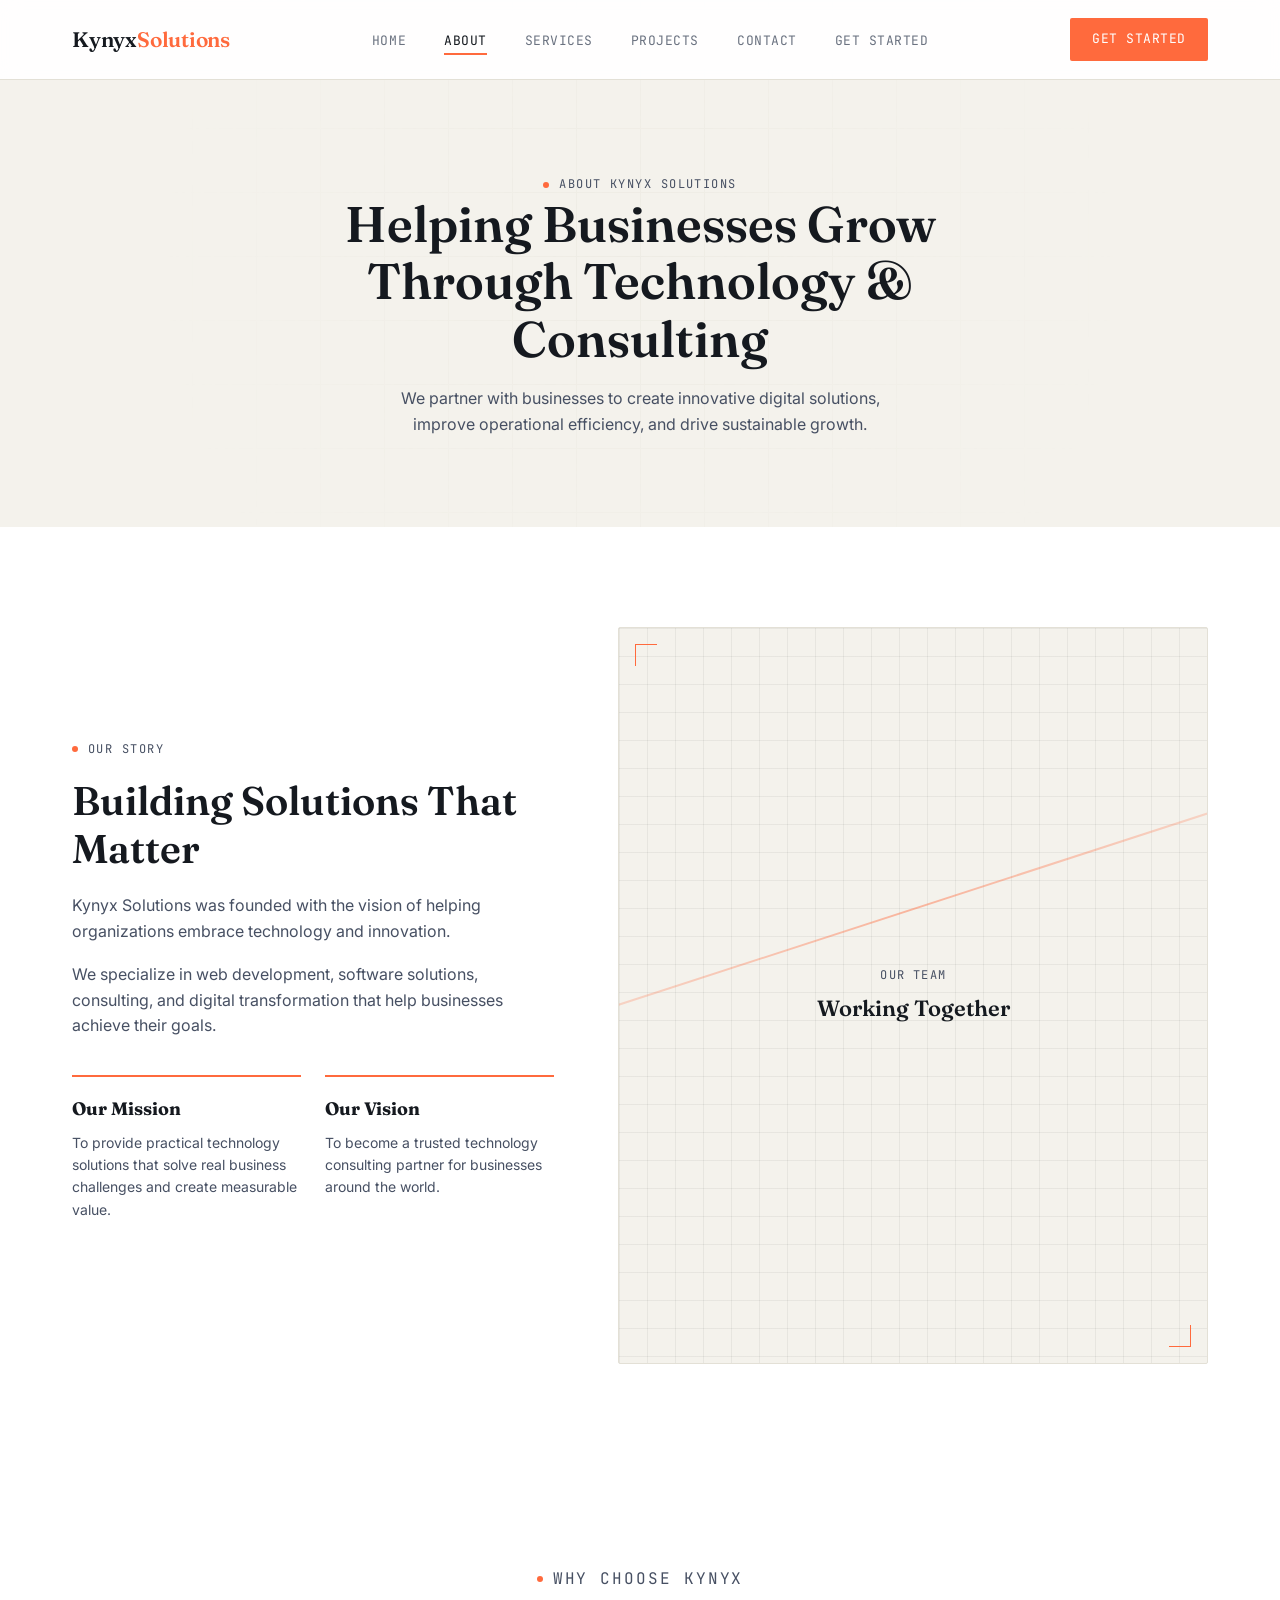
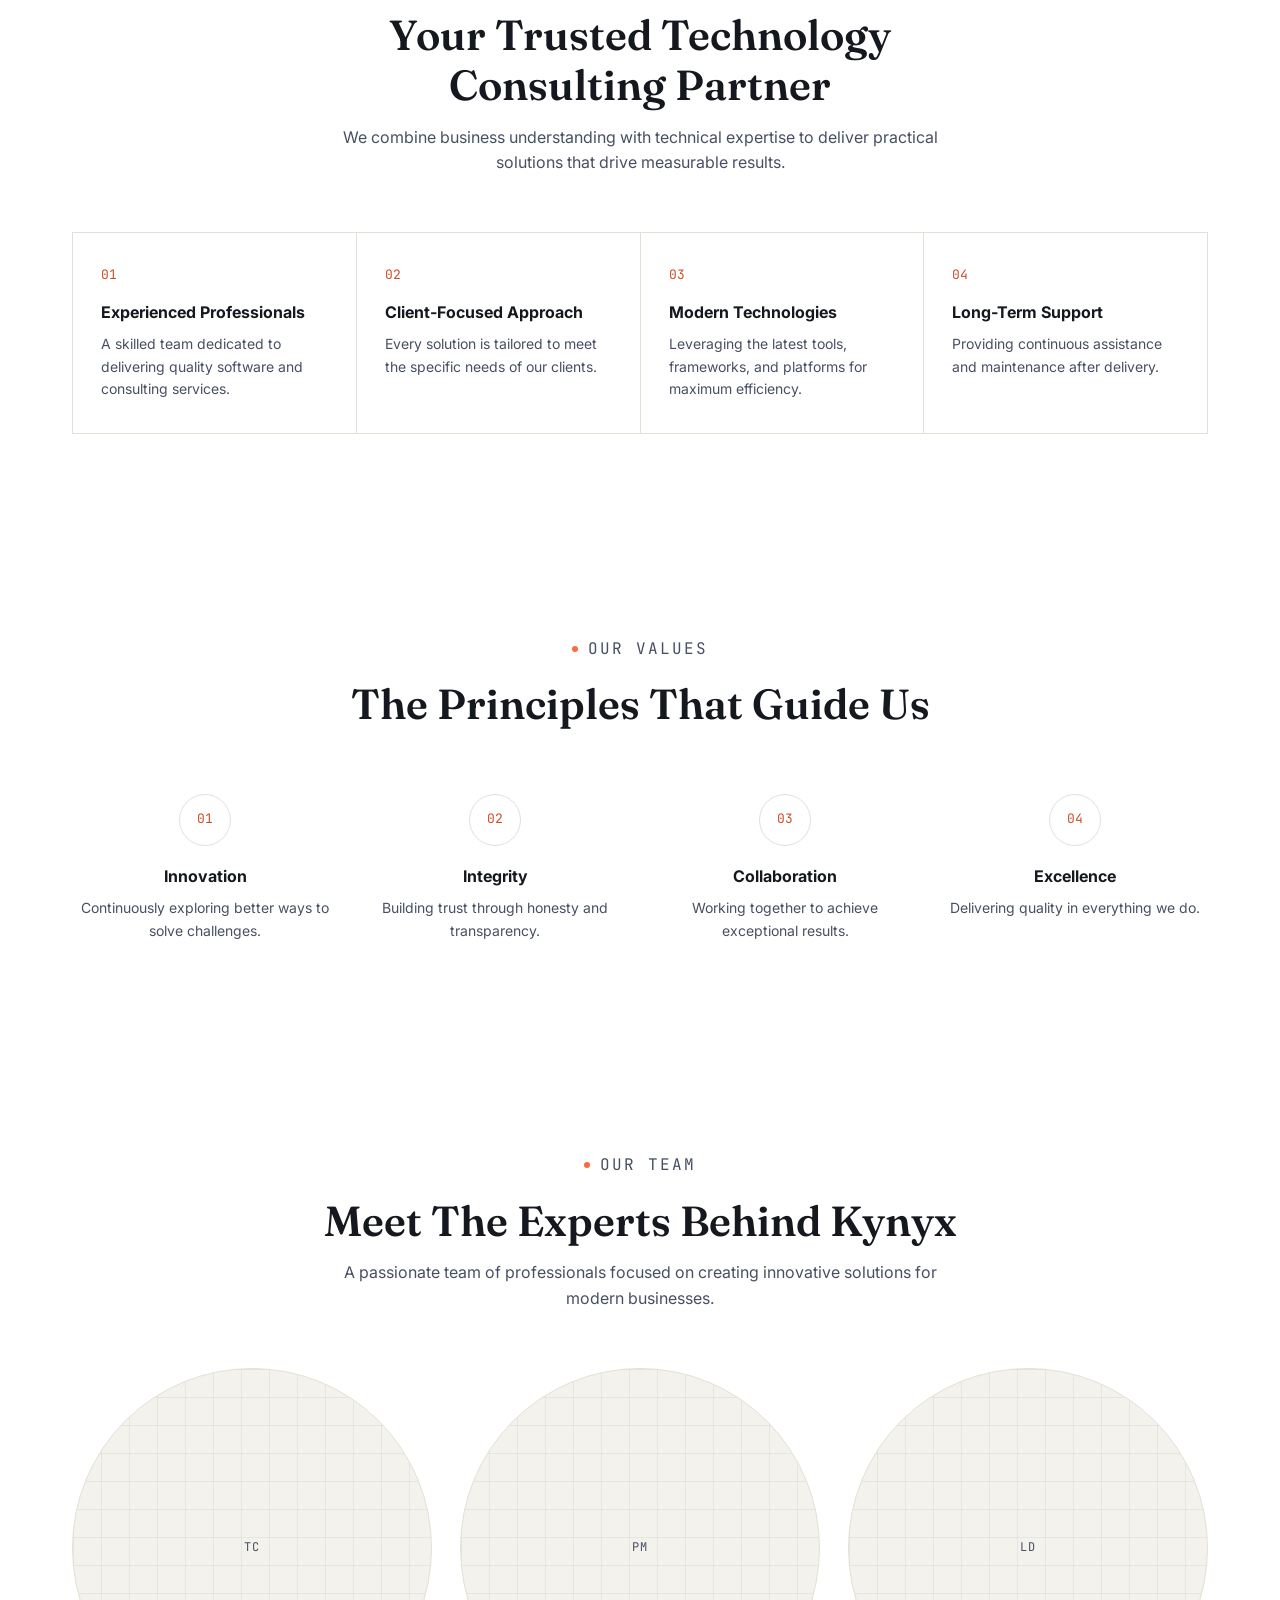
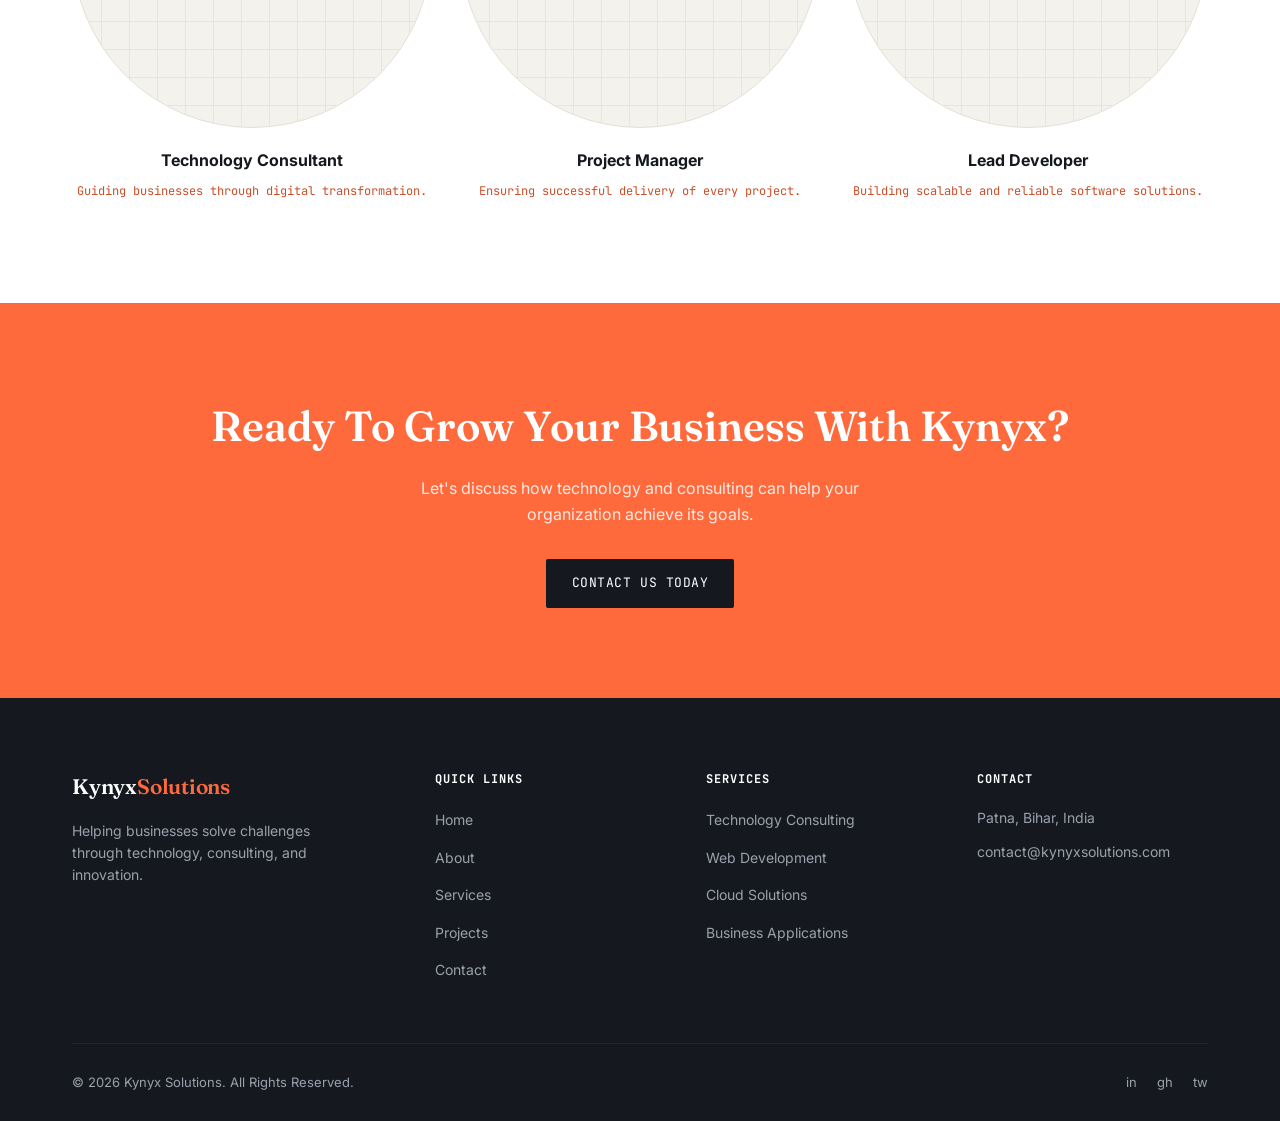
==== commit 2c7bc297: "Lavnaya" ====
--- a/about.html
+++ b/about.html
@@ -93,7 +93,7 @@
     <!-- ===================== WHY CHOOSE ===================== -->
     <section class="why-band">
       <div class="container">
-        <div class="section-head on-dark center">
+        <div class="section-head center">
           <p class="eyebrow">Why Choose Kynyx</p>
           <h2>Your Trusted Technology Consulting Partner</h2>
           <p>We combine business understanding with technical expertise to deliver practical solutions that drive measurable results.</p>
@@ -238,7 +238,6 @@
           <ul>
             <li><p>Patna, Bihar, India</p></li>
             <li><p>contact@kynyxsolutions.com</p></li>
-            <li><p>+91 98765 43210</p></li>
           </ul>
         </div>
       </div>
--- a/CSS/style.css
+++ b/CSS/style.css
@@ -1,18 +1,18 @@
 /* =========================================================
-   Kynyx Solutions — style.css
+   Kynyx Solutions — style.css (Light theme)
    Core styles: tokens, layout, components (desktop-first base)
    ========================================================= */
 
 :root {
-  /* Color tokens */
-  --ink: #11161f;
-  --ink-soft: #161c28;
-  --paper: #f6f4ee;
-  --paper-dim: #e9e6dc;
-  --slate: #8891a0;
-  --slate-dark: #5b6472;
-  --line: #232b3c;
-  --line-soft: rgba(246, 244, 238, 0.1);
+  /* Color tokens — light theme */
+  --paper: #ffffff;
+  --paper-dim: #f4f2ec;
+  --ink: #15191f;
+  --ink-soft: #1f2530;
+  --slate: #6b7280;
+  --slate-dark: #475063;
+  --line: #e3e0d6;
+  --line-soft: rgba(21, 25, 31, 0.1);
   --signal: #ff6a3d;
   --signal-dim: #c94f29;
 
@@ -135,14 +135,6 @@
   font-size: 16px;
 }
 
-.section-head.on-dark h2 {
-  color: var(--paper);
-}
-
-.section-head.on-dark p {
-  color: var(--slate);
-}
-
 .section-head.center {
   margin-left: auto;
   margin-right: auto;
@@ -165,31 +157,21 @@
 
 .btn-primary {
   background: var(--signal);
-  color: var(--ink);
+  color: var(--paper);
 }
 
 .btn-primary:hover {
-  background: var(--paper);
+  background: var(--signal-dim);
   transform: translateY(-2px);
 }
 
 .btn-outline {
   border: 1px solid var(--line-soft);
-  color: var(--paper);
+  color: var(--ink);
 }
 
 .btn-outline:hover {
   border-color: var(--signal);
-  color: var(--signal);
-}
-
-.btn-outline.on-light {
-  border: 1px solid var(--ink);
-  color: var(--ink);
-}
-
-.btn-outline.on-light:hover {
-  border-color: var(--signal-dim);
   color: var(--signal-dim);
 }
 
@@ -200,7 +182,7 @@
   left: 0;
   right: 0;
   z-index: 100;
-  background: rgba(17, 22, 31, 0.92);
+  background: rgba(255, 255, 255, 0.92);
   backdrop-filter: blur(10px);
   border-bottom: 1px solid var(--line);
 }
@@ -218,7 +200,7 @@
   font-family: var(--font-display);
   font-size: 21px;
   font-weight: 600;
-  color: var(--paper);
+  color: var(--ink);
   letter-spacing: -0.01em;
 }
 
@@ -244,7 +226,7 @@
 
 .nav-links a:hover,
 .nav-links a.active {
-  color: var(--paper);
+  color: var(--ink);
 }
 
 .nav-links a.active::after {
@@ -259,7 +241,7 @@
 
 .nav-cta {
   background: var(--signal);
-  color: var(--ink);
+  color: var(--paper);
   font-family: var(--font-mono);
   font-size: 13px;
   text-transform: uppercase;
@@ -270,7 +252,7 @@
 }
 
 .nav-cta:hover {
-  background: var(--paper);
+  background: var(--signal-dim);
   transform: translateY(-1px);
 }
 
@@ -284,14 +266,14 @@
 .nav-toggle span {
   width: 24px;
   height: 2px;
-  background: var(--paper);
+  background: var(--ink);
   transition: transform 0.25s ease, opacity 0.25s ease;
 }
 
 /* -------------------- Hero -------------------- */
 .hero {
-  background: var(--ink);
-  color: var(--paper);
+  background: var(--paper-dim);
+  color: var(--ink);
   padding: 180px 0 100px;
   position: relative;
   overflow: hidden;
@@ -305,7 +287,7 @@
     linear-gradient(var(--line) 1px, transparent 1px),
     linear-gradient(90deg, var(--line) 1px, transparent 1px);
   background-size: 64px 64px;
-  opacity: 0.35;
+  opacity: 0.6;
   mask-image: linear-gradient(to bottom, transparent, rgba(0,0,0,0.6) 40%, transparent);
 }
 
@@ -323,7 +305,7 @@
   font-size: 12px;
   letter-spacing: 0.12em;
   text-transform: uppercase;
-  color: var(--signal);
+  color: var(--signal-dim);
   display: flex;
   align-items: center;
   gap: 10px;
@@ -344,16 +326,17 @@
   font-weight: 600;
   letter-spacing: -0.01em;
   margin-bottom: 24px;
+  color: var(--ink);
 }
 
 .hero h1 em {
   font-style: normal;
-  color: var(--signal);
+  color: var(--signal-dim);
 }
 
 .hero p.lead {
   font-size: 17px;
-  color: var(--slate);
+  color: var(--slate-dark);
   max-width: 480px;
   margin-bottom: 36px;
 }
@@ -361,40 +344,13 @@
 .hero-actions {
   display: flex;
   gap: 18px;
-  margin-bottom: 60px;
-}
-
-.hero-trust {
-  border-top: 1px solid var(--line);
-  padding-top: 28px;
-}
-
-.hero-trust-label {
-  font-family: var(--font-mono);
-  font-size: 11px;
-  letter-spacing: 0.1em;
-  text-transform: uppercase;
-  color: var(--slate-dark);
-  margin-bottom: 16px;
-}
-
-.trust-logos {
-  display: flex;
-  gap: 32px;
-  flex-wrap: wrap;
-}
-
-.trust-logos span {
-  font-family: var(--font-display);
-  font-size: 17px;
-  color: var(--slate);
-  letter-spacing: -0.01em;
+  margin-bottom: 0;
 }
 
 /* -------------------- Placeholder visual panels (replace stock photos) -------------------- */
 .viz-panel {
   position: relative;
-  background: var(--ink-soft);
+  background: var(--paper);
   border: 1px solid var(--line);
   border-radius: var(--radius);
   aspect-ratio: 4/5;
@@ -409,8 +365,8 @@
   position: absolute;
   inset: 0;
   background-image:
-    linear-gradient(var(--line) 1px, transparent 1px),
-    linear-gradient(90deg, var(--line) 1px, transparent 1px);
+    linear-gradient(rgba(21,25,31,0.06) 1px, transparent 1px),
+    linear-gradient(90deg, rgba(21,25,31,0.06) 1px, transparent 1px);
   background-size: 28px 28px;
 }
 
@@ -423,7 +379,7 @@
   top: 38%;
   left: -60%;
   transform: rotate(-18deg);
-  opacity: 0.5;
+  opacity: 0.45;
 }
 
 .viz-panel .viz-corner {
@@ -443,7 +399,7 @@
   font-size: 12px;
   letter-spacing: 0.1em;
   text-transform: uppercase;
-  color: var(--slate);
+  color: var(--slate-dark);
   text-align: center;
   padding: 0 24px;
 }
@@ -452,7 +408,7 @@
   display: block;
   font-family: var(--font-display);
   font-size: 22px;
-  color: var(--paper);
+  color: var(--ink);
   font-weight: 600;
   text-transform: none;
   letter-spacing: 0;
@@ -465,21 +421,6 @@
 
 .viz-panel.light {
   background: var(--paper-dim);
-  border-color: rgba(17,22,31,0.1);
-}
-
-.viz-panel.light::before {
-  background-image:
-    linear-gradient(rgba(17,22,31,0.08) 1px, transparent 1px),
-    linear-gradient(90deg, rgba(17,22,31,0.08) 1px, transparent 1px);
-}
-
-.viz-panel.light .viz-label {
-  color: var(--slate-dark);
-}
-
-.viz-panel.light .viz-label strong {
-  color: var(--ink);
 }
 
 /* -------------------- About / split sections -------------------- */
@@ -490,14 +431,6 @@
   align-items: center;
 }
 
-.split.reverse {
-  grid-template-columns: 1.1fr 0.9fr;
-}
-
-.split.reverse .split-visual {
-  order: 2;
-}
-
 .about-copy p {
   color: var(--slate-dark);
   margin-bottom: 18px;
@@ -515,7 +448,7 @@
 
 .feature-item {
   padding: 20px 0 0;
-  border-top: 1px solid rgba(17,22,31,0.1);
+  border-top: 1px solid var(--line);
 }
 
 .feature-item .feature-mark {
@@ -551,7 +484,7 @@
 
 .stat {
   text-align: center;
-  border-left: 1px solid var(--line);
+  border-left: 1px solid var(--ink-soft);
 }
 
 .stat:first-child {
@@ -572,7 +505,7 @@
   font-size: 12px;
   letter-spacing: 0.08em;
   text-transform: uppercase;
-  color: var(--slate);
+  color: #b7bdc7;
 }
 
 /* -------------------- Services grid -------------------- */
@@ -580,8 +513,8 @@
   display: grid;
   grid-template-columns: repeat(3, 1fr);
   gap: 1px;
-  background: rgba(17,22,31,0.1);
-  border: 1px solid rgba(17,22,31,0.1);
+  background: var(--line);
+  border: 1px solid var(--line);
 }
 
 .service-card {
@@ -592,17 +525,7 @@
 }
 
 .service-card:hover {
-  background: var(--ink);
-}
-
-.service-card:hover .service-index,
-.service-card:hover h3,
-.service-card:hover p {
-  color: var(--paper);
-}
-
-.service-card:hover h3 {
-  color: var(--signal);
+  background: var(--paper-dim);
 }
 
 .service-index {
@@ -611,7 +534,6 @@
   color: var(--slate-dark);
   margin-bottom: 24px;
   display: block;
-  transition: color 0.25s ease;
 }
 
 .service-card h3 {
@@ -619,38 +541,36 @@
   font-size: 20px;
   font-weight: 600;
   margin-bottom: 10px;
+  color: var(--ink);
   transition: color 0.25s ease;
+}
+
+.service-card:hover h3 {
+  color: var(--signal-dim);
 }
 
 .service-card p {
   font-size: 14px;
   color: var(--slate-dark);
-  transition: color 0.25s ease;
-}
-
-/* -------------------- Why choose / dark feature band -------------------- */
-.why-band {
-  background: var(--ink);
-  color: var(--paper);
-}
-
+}
+
+/* -------------------- Why choose -------------------- */
 .why-grid {
   display: grid;
   grid-template-columns: repeat(4, 1fr);
   gap: 1px;
   background: var(--line);
   border: 1px solid var(--line);
-  margin-bottom: 64px;
 }
 
 .why-card {
-  background: var(--ink-soft);
+  background: var(--paper);
   padding: 32px 28px;
 }
 
 .why-card .feature-mark {
   font-family: var(--font-mono);
-  color: var(--signal);
+  color: var(--signal-dim);
   font-size: 13px;
   margin-bottom: 14px;
   display: block;
@@ -659,11 +579,12 @@
 .why-card h4 {
   font-size: 16px;
   margin-bottom: 8px;
+  color: var(--ink);
 }
 
 .why-card p {
   font-size: 14px;
-  color: var(--slate);
+  color: var(--slate-dark);
 }
 
 /* -------------------- Projects -------------------- */
@@ -674,14 +595,14 @@
 }
 
 .project-card {
-  border: 1px solid rgba(17,22,31,0.1);
+  border: 1px solid var(--line);
   background: var(--paper);
   transition: transform 0.25s ease, box-shadow 0.25s ease;
 }
 
 .project-card:hover {
   transform: translateY(-6px);
-  box-shadow: 0 16px 32px rgba(17,22,31,0.1);
+  box-shadow: 0 16px 32px rgba(21,25,31,0.08);
 }
 
 .project-body {
@@ -703,27 +624,12 @@
   font-size: 19px;
   font-weight: 600;
   margin-bottom: 10px;
+  color: var(--ink);
 }
 
 .project-card p {
   font-size: 14px;
   color: var(--slate-dark);
-  margin-bottom: 18px;
-}
-
-.project-link {
-  font-family: var(--font-mono);
-  font-size: 13px;
-  color: var(--ink);
-  display: inline-flex;
-  align-items: center;
-  gap: 8px;
-  transition: gap 0.2s ease, color 0.2s ease;
-}
-
-.project-link:hover {
-  gap: 12px;
-  color: var(--signal-dim);
 }
 
 /* -------------------- Process -------------------- */
@@ -736,7 +642,7 @@
 
 .process-step {
   padding: 0 24px 0 0;
-  border-right: 1px solid rgba(17,22,31,0.1);
+  border-right: 1px solid var(--line);
   position: relative;
 }
 
@@ -759,62 +665,18 @@
   font-size: 20px;
   font-weight: 600;
   margin: 16px 0 10px;
+  color: var(--ink);
 }
 
 .process-step p {
   font-size: 14px;
   color: var(--slate-dark);
-}
-
-/* -------------------- Testimonials -------------------- */
-.testimonials-grid {
-  display: grid;
-  grid-template-columns: repeat(3, 1fr);
-  gap: 28px;
-  margin-bottom: 64px;
-}
-
-.testimonial-card {
-  background: var(--ink-soft);
-  border: 1px solid var(--line);
-  padding: 32px;
-  border-radius: var(--radius);
-}
-
-.stars {
-  color: var(--signal);
-  font-size: 14px;
-  letter-spacing: 2px;
-  margin-bottom: 18px;
-}
-
-.testimonial-card p {
-  color: var(--slate);
-  font-size: 15px;
-  margin-bottom: 22px;
-}
-
-.testimonial-author strong {
-  display: block;
-  color: var(--paper);
-  font-size: 14px;
-}
-
-.testimonial-author span {
-  font-family: var(--font-mono);
-  font-size: 12px;
-  color: var(--slate-dark);
-}
-
-.testimonials-section {
-  background: var(--ink);
-  color: var(--paper);
 }
 
 /* -------------------- CTA band -------------------- */
 .cta-band {
   background: var(--signal);
-  color: var(--ink);
+  color: var(--paper);
   text-align: center;
   padding: 90px 0;
 }
@@ -829,7 +691,7 @@
 .cta-band p {
   max-width: 480px;
   margin: 0 auto 32px;
-  color: rgba(17,22,31,0.75);
+  color: rgba(255,255,255,0.85);
 }
 
 .cta-band .btn-primary {
@@ -859,7 +721,7 @@
   font-family: var(--font-mono);
   font-size: 12px;
   color: var(--signal-dim);
-  border: 1px solid rgba(17,22,31,0.15);
+  border: 1px solid var(--line);
   border-radius: 50%;
   width: 36px;
   height: 36px;
@@ -872,6 +734,7 @@
 .contact-info-item h4 {
   font-size: 15px;
   margin-bottom: 4px;
+  color: var(--ink);
 }
 
 .contact-info-item p {
@@ -909,7 +772,7 @@
 .field textarea {
   width: 100%;
   padding: 13px 14px;
-  border: 1px solid rgba(17,22,31,0.15);
+  border: 1px solid var(--line);
   background: var(--paper);
   font-family: var(--font-body);
   font-size: 14px;
@@ -934,6 +797,7 @@
   font-size: 13px;
   font-family: var(--font-mono);
   min-height: 18px;
+  color: var(--slate-dark);
 }
 
 .form-status.success {
@@ -952,18 +816,19 @@
   grid-template-columns: 1.4fr 1fr 1fr 1fr;
   gap: 40px;
   padding-bottom: 48px;
-  border-bottom: 1px solid var(--line);
+  border-bottom: 1px solid var(--ink-soft);
   margin-bottom: 28px;
 }
 
 .footer-brand .logo {
   margin-bottom: 16px;
   display: inline-block;
+  color: var(--paper);
 }
 
 .footer-brand p {
   font-size: 14px;
-  color: var(--slate-dark);
+  color: #9aa1ad;
   max-width: 280px;
 }
 
@@ -983,7 +848,7 @@
 .footer-col ul li a,
 .footer-col p {
   font-size: 14px;
-  color: var(--slate-dark);
+  color: #9aa1ad;
   transition: color 0.2s ease;
 }
 
@@ -996,7 +861,7 @@
   justify-content: space-between;
   align-items: center;
   font-size: 13px;
-  color: var(--slate-dark);
+  color: #9aa1ad;
 }
 
 .footer-socials {
@@ -1030,13 +895,13 @@
 
 /* -------------------- Header scrolled state -------------------- */
 .site-header.is-scrolled {
-  box-shadow: 0 8px 24px rgba(0, 0, 0, 0.25);
+  box-shadow: 0 8px 24px rgba(21, 25, 31, 0.1);
 }
 
 /* -------------------- About page specific -------------------- */
 .page-hero {
-  background: var(--ink);
-  color: var(--paper);
+  background: var(--paper-dim);
+  color: var(--ink);
   padding: 170px 0 90px;
   text-align: center;
   position: relative;
@@ -1051,7 +916,7 @@
     linear-gradient(var(--line) 1px, transparent 1px),
     linear-gradient(90deg, var(--line) 1px, transparent 1px);
   background-size: 64px 64px;
-  opacity: 0.3;
+  opacity: 0.6;
   mask-image: radial-gradient(circle at center, rgba(0,0,0,0.6), transparent 70%);
 }
 
@@ -1062,7 +927,6 @@
 
 .page-hero .eyebrow {
   justify-content: center;
-  color: var(--signal);
 }
 
 .page-hero h1 {
@@ -1072,10 +936,11 @@
   line-height: 1.15;
   max-width: 760px;
   margin: 0 auto 18px;
+  color: var(--ink);
 }
 
 .page-hero p {
-  color: var(--slate);
+  color: var(--slate-dark);
   max-width: 540px;
   margin: 0 auto;
 }
@@ -1096,11 +961,18 @@
   font-family: var(--font-display);
   font-size: 18px;
   margin-bottom: 8px;
+  color: var(--ink);
 }
 
 .mv-card p {
   font-size: 14px;
   color: var(--slate-dark);
+}
+
+.why-band .section-head {
+  margin-left: auto;
+  margin-right: auto;
+  text-align: center;
 }
 
 .values-grid {
@@ -1117,7 +989,7 @@
 .value-card .value-mark {
   width: 52px;
   height: 52px;
-  border: 1px solid rgba(17,22,31,0.15);
+  border: 1px solid var(--line);
   border-radius: 50%;
   display: flex;
   align-items: center;
@@ -1131,6 +1003,7 @@
 .value-card h4 {
   font-size: 16px;
   margin-bottom: 8px;
+  color: var(--ink);
 }
 
 .value-card p {
@@ -1162,6 +1035,7 @@
 .team-card h4 {
   font-size: 16px;
   margin-bottom: 4px;
+  color: var(--ink);
 }
 
 .team-card span {
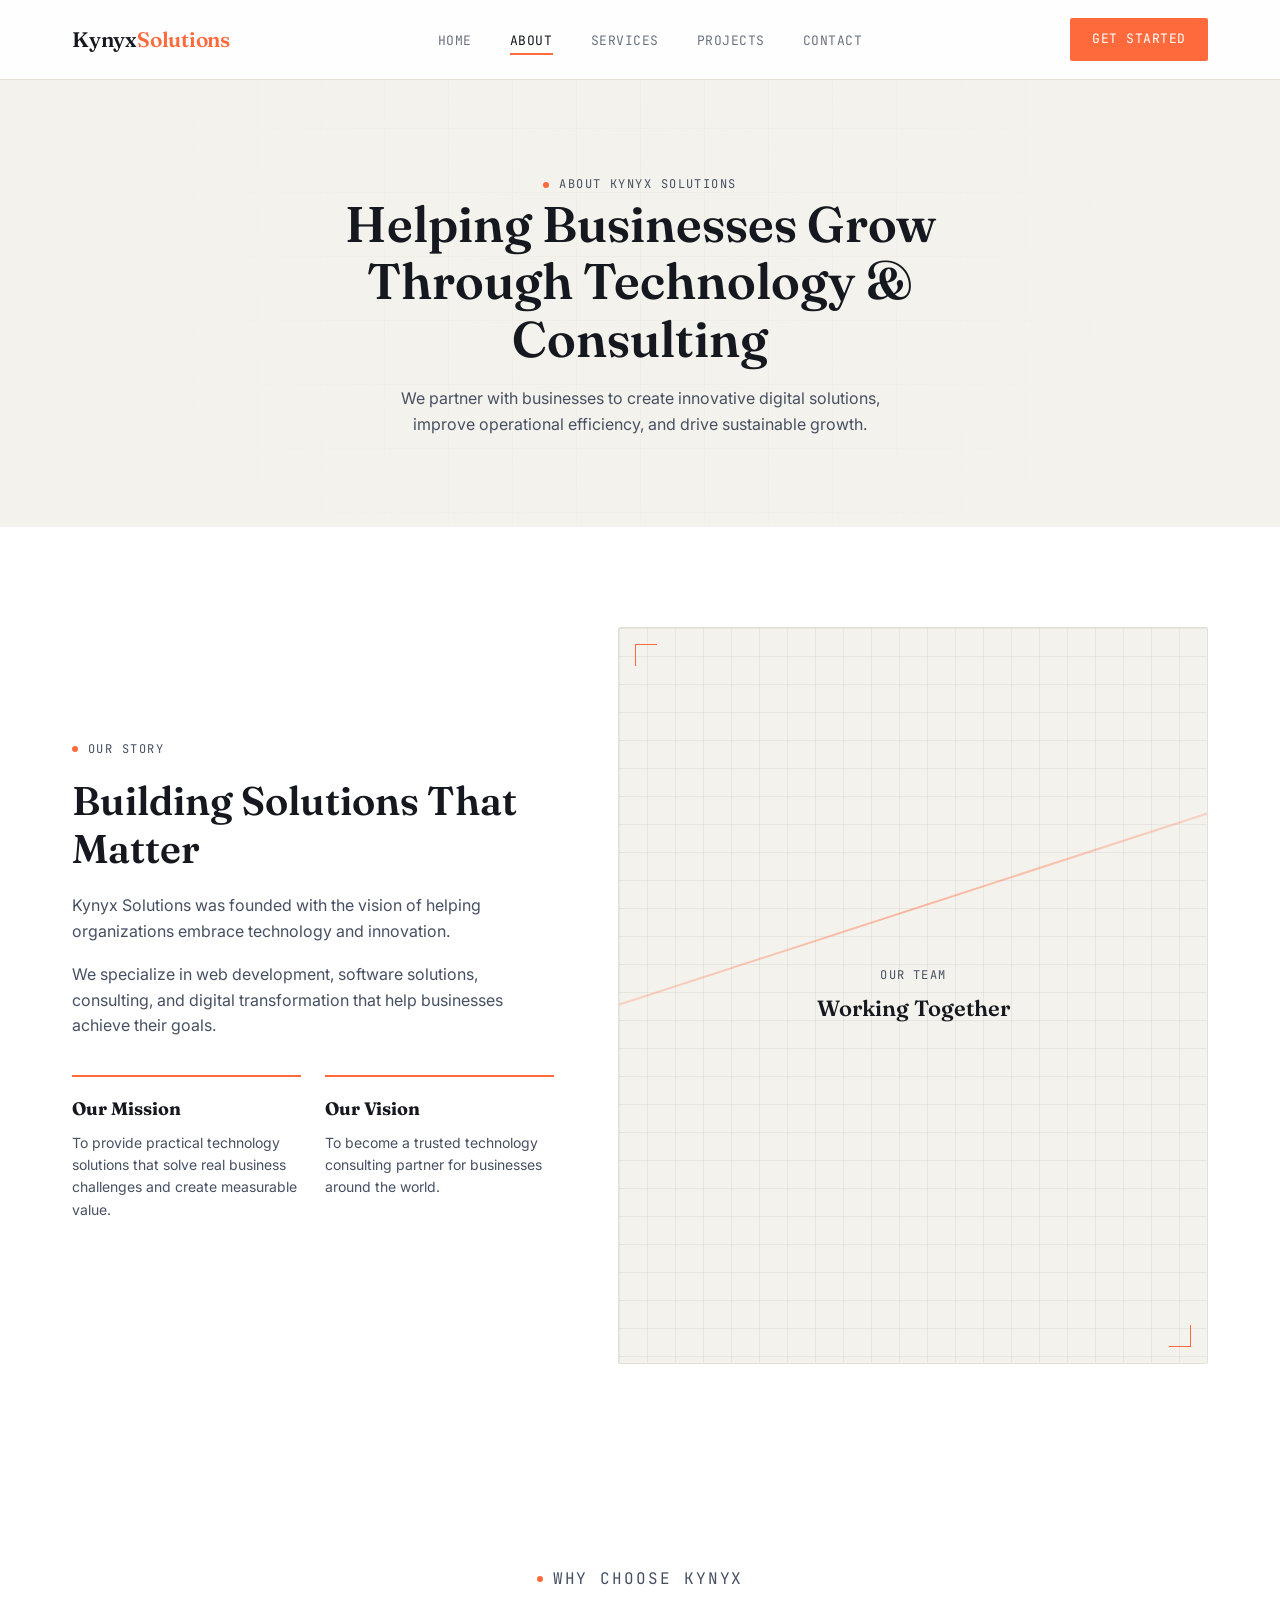
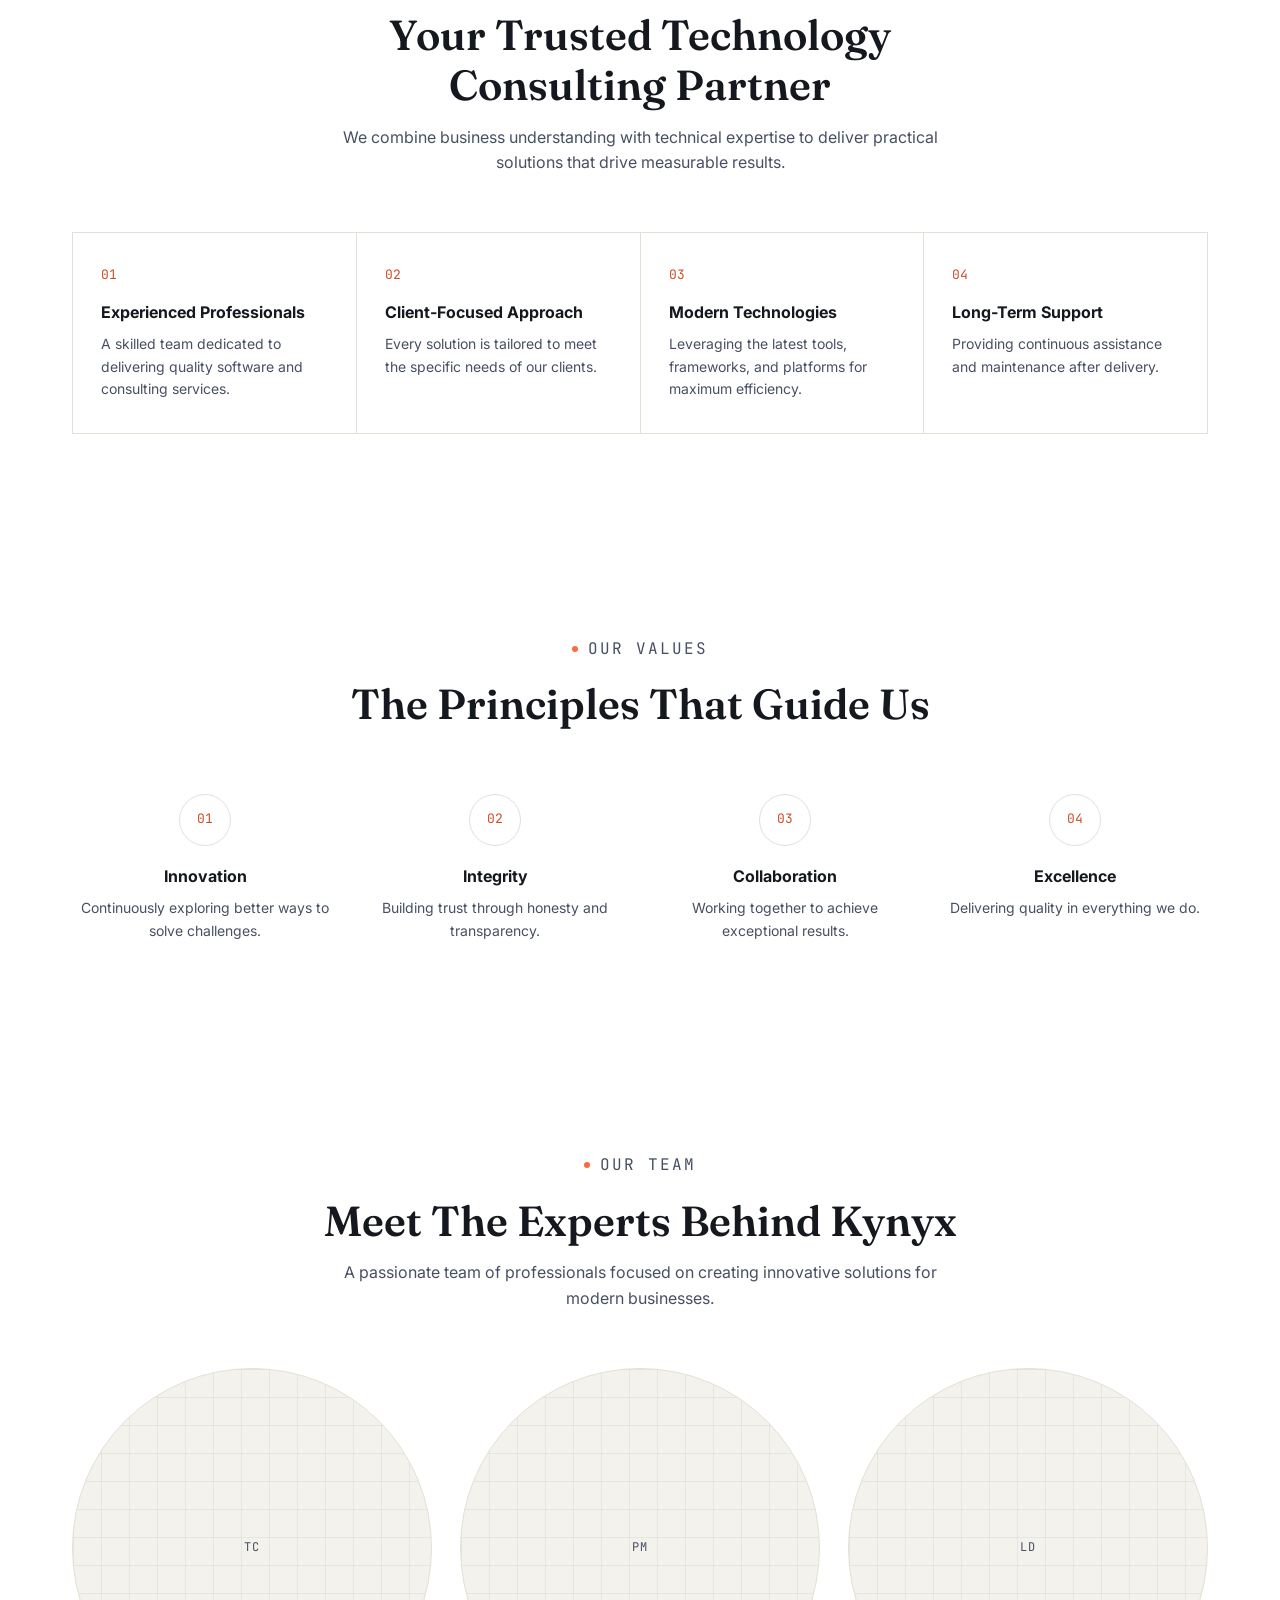
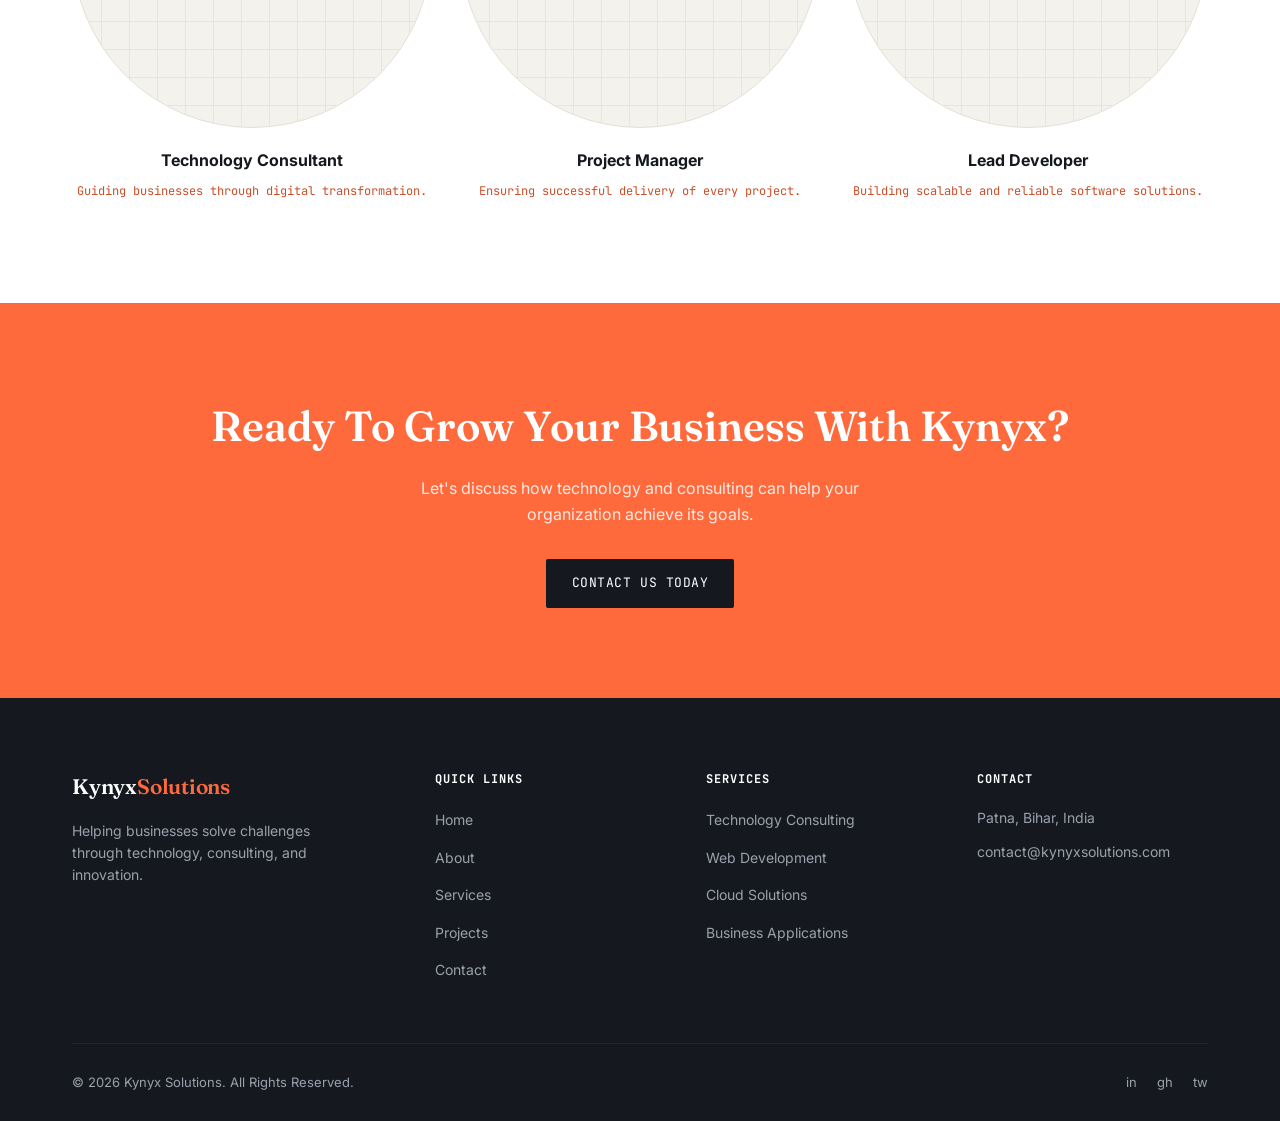
==== commit 6a5044d4: "Lavanya" ====
--- a/about.html
+++ b/about.html
@@ -26,7 +26,6 @@
         <li><a href="services.html">Services</a></li>
         <li><a href="projects.html">Projects</a></li>
         <li><a href="contact.html">Contact</a></li>
-        <li><a href="contact.html" class="nav-cta-mobile">Get Started</a></li>
       </ul>
 
       <a href="contact.html" class="nav-cta">Get Started</a>
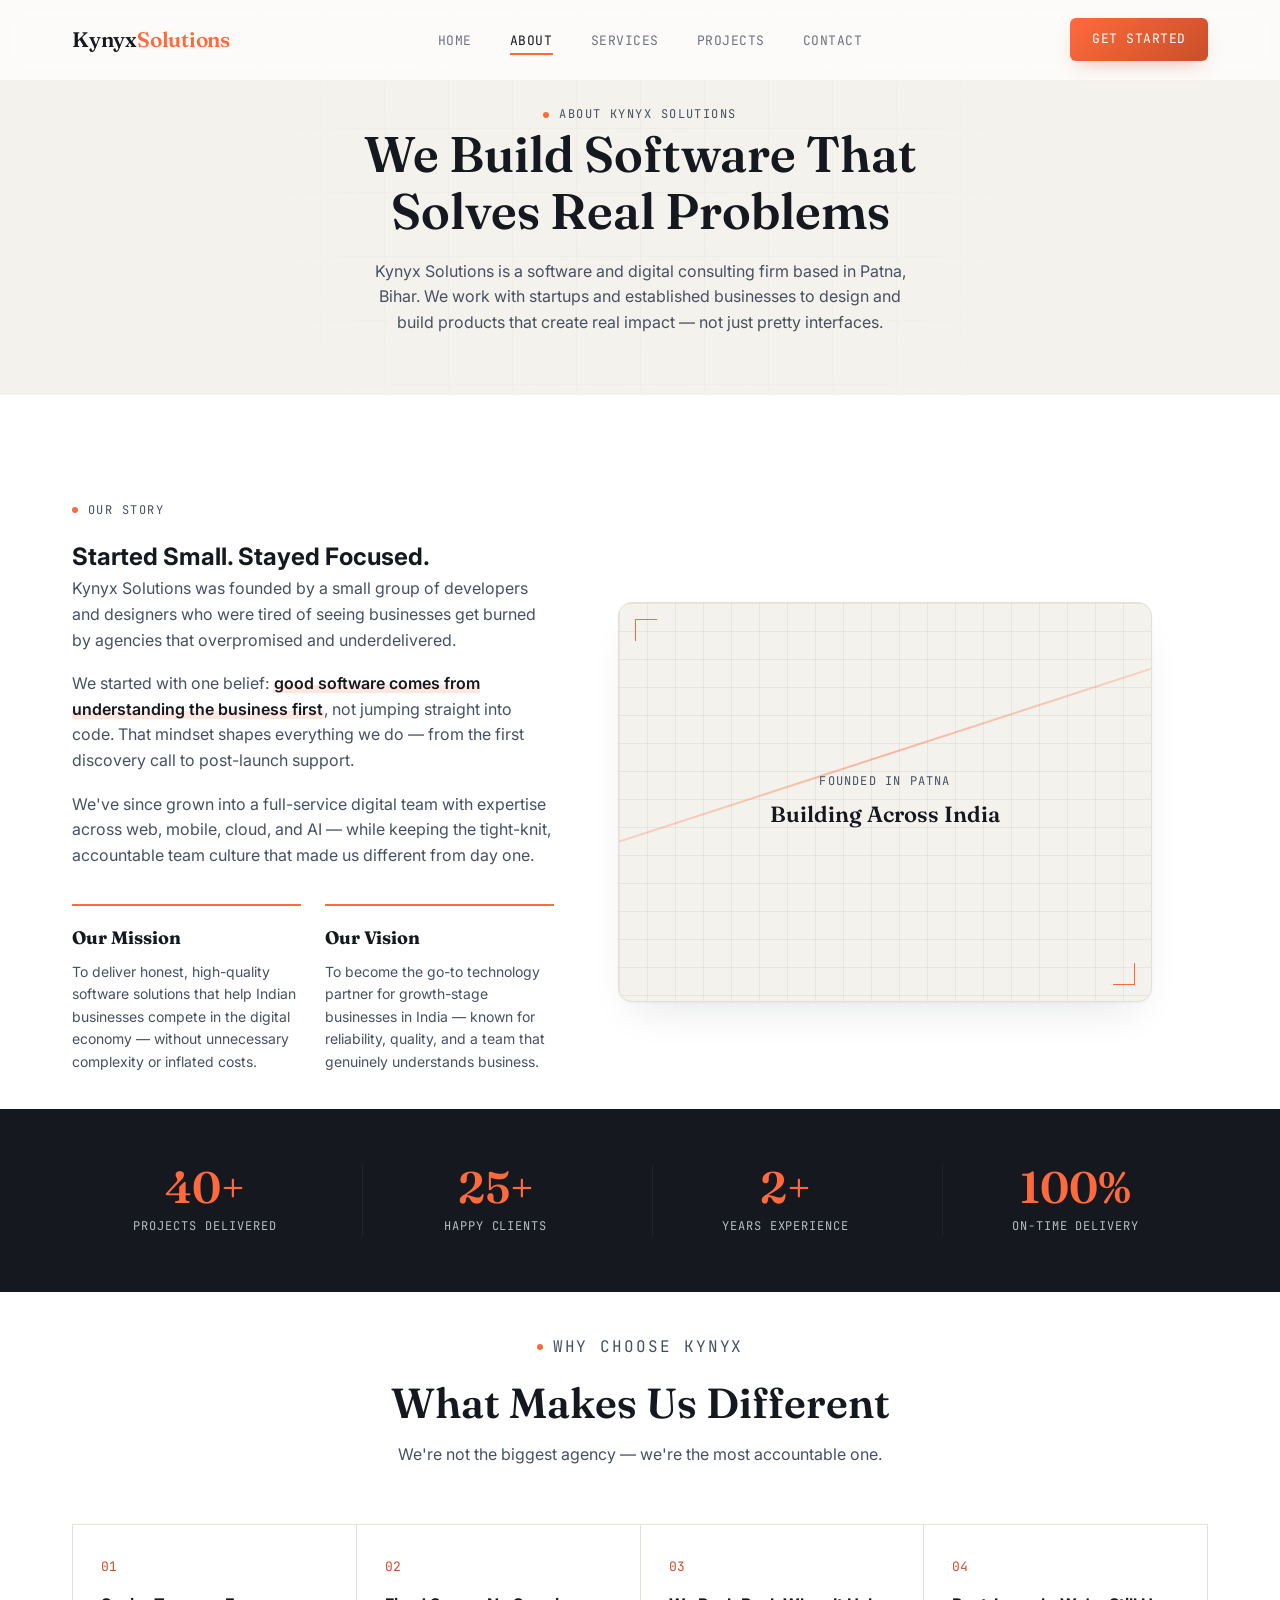
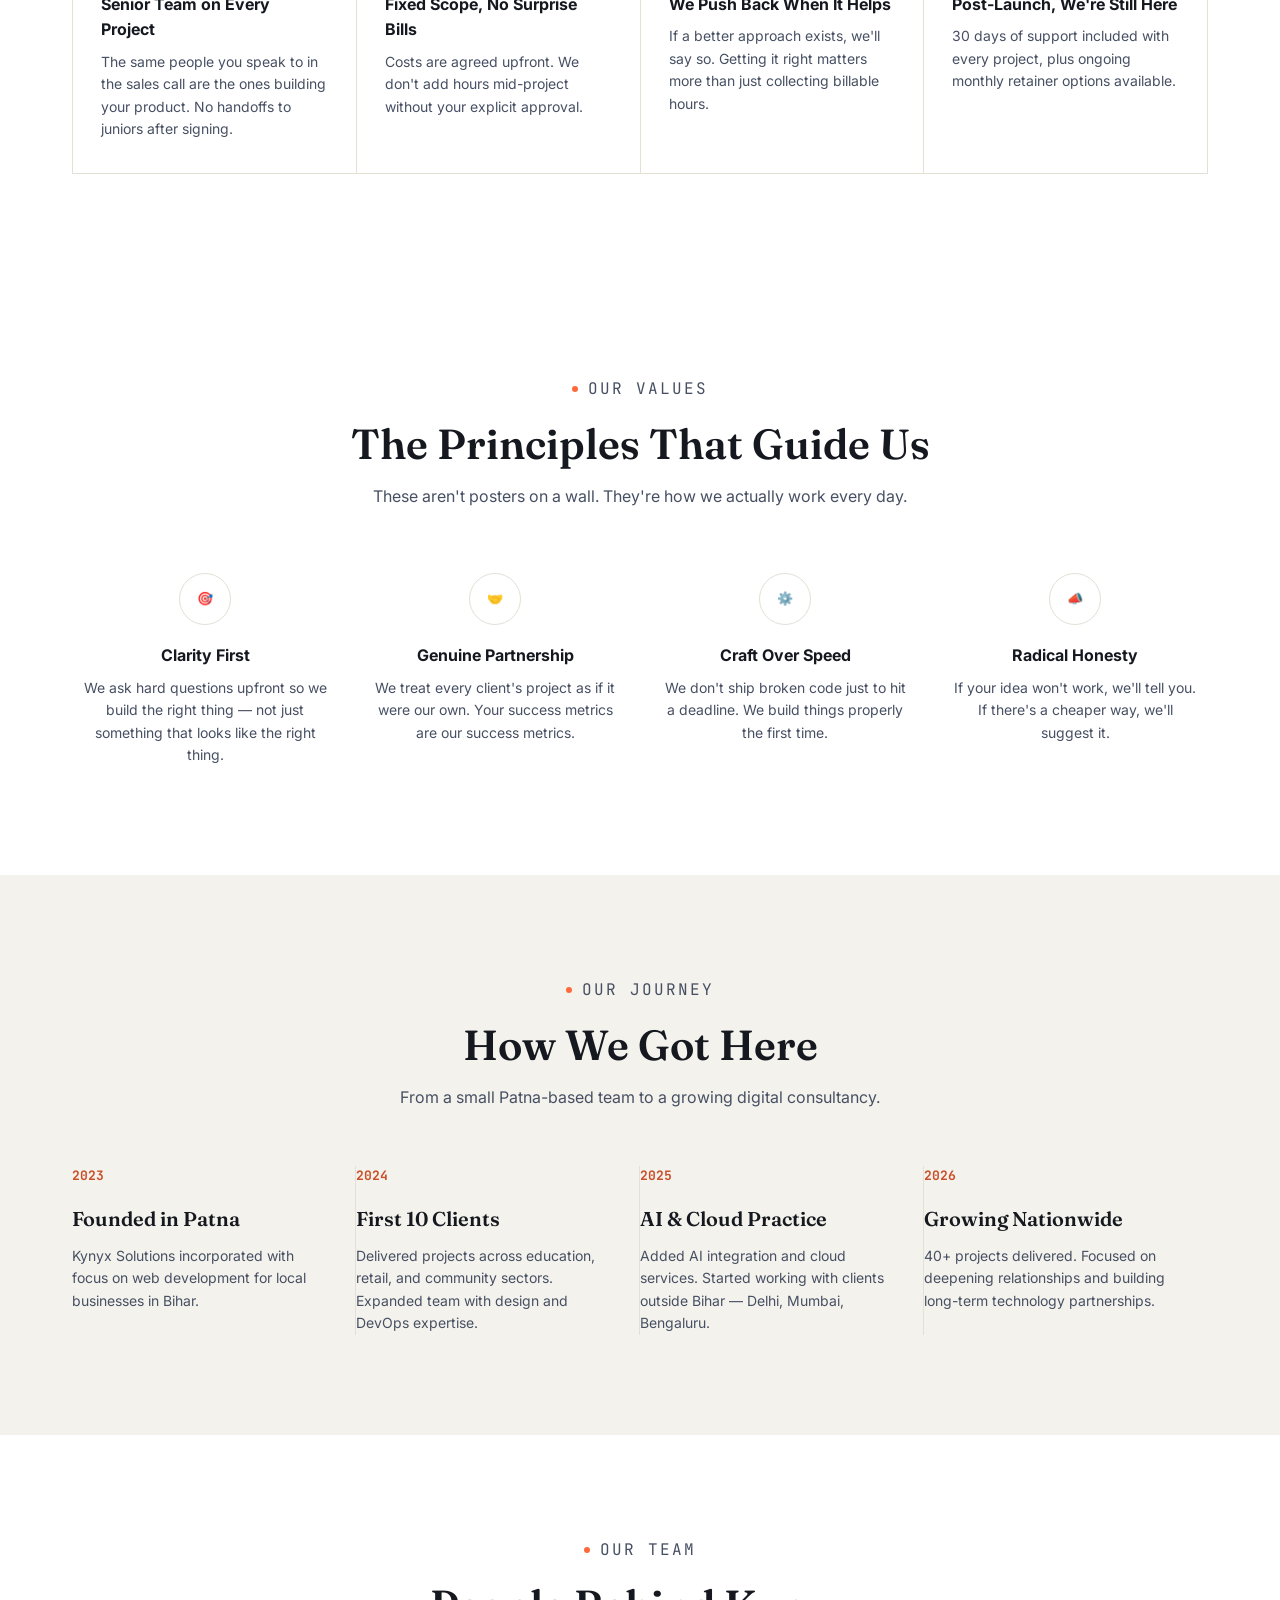
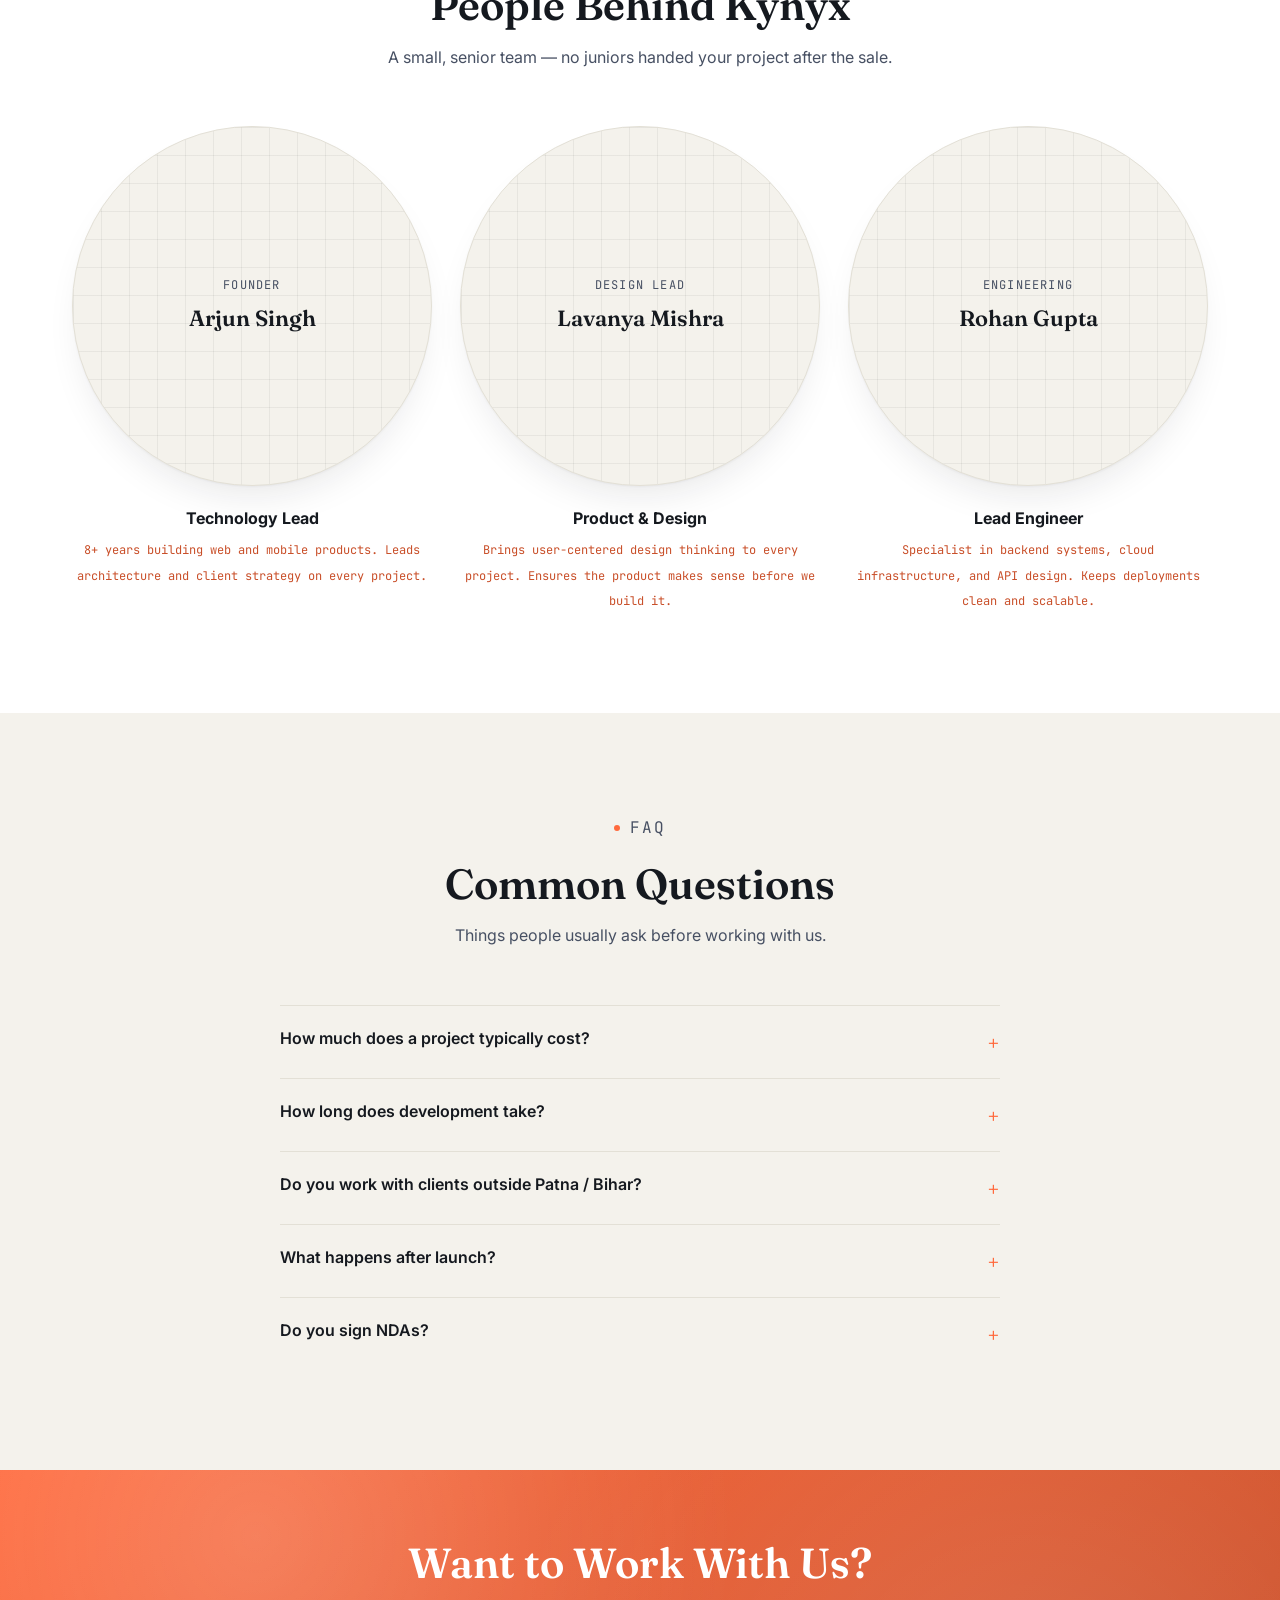
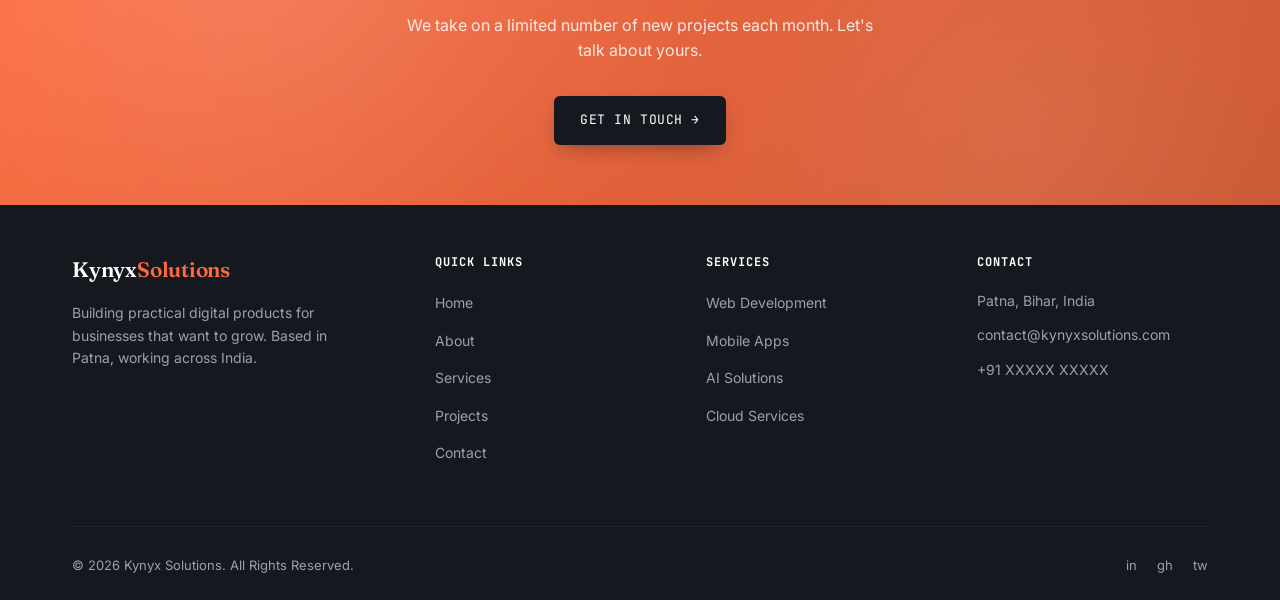
==== commit 0ac6e772: "Satyam" ====
--- a/about.html
+++ b/about.html
@@ -19,7 +19,6 @@
   <header class="site-header">
     <nav class="nav">
       <a href="index.html" class="logo">Kynyx<span>Solutions</span></a>
-
       <ul class="nav-links">
         <li><a href="index.html">Home</a></li>
         <li><a href="about.html" class="active">About</a></li>
@@ -27,9 +26,7 @@
         <li><a href="projects.html">Projects</a></li>
         <li><a href="contact.html">Contact</a></li>
       </ul>
-
       <a href="contact.html" class="nav-cta">Get Started</a>
-
       <button class="nav-toggle" aria-label="Toggle navigation menu" aria-expanded="false">
         <span></span><span></span><span></span>
       </button>
@@ -42,10 +39,11 @@
     <section class="page-hero">
       <div class="container">
         <p class="eyebrow">About Kynyx Solutions</p>
-        <h1>Helping Businesses Grow Through Technology &amp; Consulting</h1>
+        <h1>We Build Software That<br>Solves Real Problems</h1>
         <p>
-          We partner with businesses to create innovative digital solutions, improve
-          operational efficiency, and drive sustainable growth.
+          Kynyx Solutions is a software and digital consulting firm based in Patna, Bihar.
+          We work with startups and established businesses to design and build products
+          that create real impact — not just pretty interfaces.
         </p>
       </div>
     </section>
@@ -55,26 +53,32 @@
       <div class="container split">
         <div class="about-copy">
           <p class="eyebrow">Our Story</p>
-          <h2 style="font-family:var(--font-display); font-size:clamp(28px,4vw,40px); font-weight:600; margin-bottom:20px; line-height:1.2;">
-            Building Solutions That Matter
-          </h2>
+          <h2>Started Small. Stayed Focused.</h2>
           <p>
-            Kynyx Solutions was founded with the vision of helping organizations embrace
-            technology and innovation.
+            Kynyx Solutions was founded by a small group of developers and designers who were
+            tired of seeing businesses get burned by agencies that overpromised and underdelivered.
           </p>
           <p>
-            We specialize in web development, software solutions, consulting, and digital
-            transformation that help businesses achieve their goals.
+            We started with one belief: <span class="keyword">good software comes from understanding
+            the business first</span>, not jumping straight into code. That mindset shapes everything
+            we do — from the first discovery call to post-launch support.
+          </p>
+          <p>
+            We've since grown into a full-service digital team with expertise across web, mobile,
+            cloud, and AI — while keeping the tight-knit, accountable team culture that made us
+            different from day one.
           </p>
 
           <div class="mission-vision">
             <div class="mv-card">
               <h3>Our Mission</h3>
-              <p>To provide practical technology solutions that solve real business challenges and create measurable value.</p>
+              <p>To deliver honest, high-quality software solutions that help Indian businesses
+              compete in the digital economy — without unnecessary complexity or inflated costs.</p>
             </div>
             <div class="mv-card">
               <h3>Our Vision</h3>
-              <p>To become a trusted technology consulting partner for businesses around the world.</p>
+              <p>To become the go-to technology partner for growth-stage businesses in India —
+              known for reliability, quality, and a team that genuinely understands business.</p>
             </div>
           </div>
         </div>
@@ -82,42 +86,64 @@
         <div class="split-visual viz-panel light">
           <span class="viz-corner tl"></span>
           <span class="viz-corner br"></span>
-          <p class="viz-label">Our Team
-            <strong>Working Together</strong>
+          <p class="viz-label">Founded in Patna
+            <strong>Building Across India</strong>
           </p>
         </div>
       </div>
     </section>
+
+    <!-- ===================== STATS STRIP ===================== -->
+    <div class="stats-strip">
+      <div class="container">
+        <div class="stat">
+          <p class="num">40+</p>
+          <p class="label">Projects Delivered</p>
+        </div>
+        <div class="stat">
+          <p class="num">25+</p>
+          <p class="label">Happy Clients</p>
+        </div>
+        <div class="stat">
+          <p class="num">2+</p>
+          <p class="label">Years Experience</p>
+        </div>
+        <div class="stat">
+          <p class="num">100%</p>
+          <p class="label">On-Time Delivery</p>
+        </div>
+      </div>
+    </div>
 
     <!-- ===================== WHY CHOOSE ===================== -->
     <section class="why-band">
       <div class="container">
         <div class="section-head center">
           <p class="eyebrow">Why Choose Kynyx</p>
-          <h2>Your Trusted Technology Consulting Partner</h2>
-          <p>We combine business understanding with technical expertise to deliver practical solutions that drive measurable results.</p>
+          <h2>What Makes Us Different</h2>
+          <p>We're not the biggest agency — we're the most accountable one.</p>
         </div>
 
         <div class="why-grid">
           <div class="why-card">
             <span class="feature-mark">01</span>
-            <h4>Experienced Professionals</h4>
-            <p>A skilled team dedicated to delivering quality software and consulting services.</p>
+            <h4>Senior Team on Every Project</h4>
+            <p>The same people you speak to in the sales call are the ones building your product. No handoffs to juniors after signing.</p>
           </div>
           <div class="why-card">
             <span class="feature-mark">02</span>
-            <h4>Client-Focused Approach</h4>
-            <p>Every solution is tailored to meet the specific needs of our clients.</p>
+            <h4>Fixed Scope, No Surprise Bills</h4>
+            <p>Costs are agreed upfront. We don't add hours mid-project without your explicit approval.</p>
           </div>
           <div class="why-card">
             <span class="feature-mark">03</span>
-            <h4>Modern Technologies</h4>
-            <p>Leveraging the latest tools, frameworks, and platforms for maximum efficiency.</p>
+            <h4>We Push Back When It Helps</h4>
+            <p>If a better approach exists, we'll say so. Getting it right matters more than just collecting billable hours.</p>
           </div>
           <div class="why-card">
             <span class="feature-mark">04</span>
-            <h4>Long-Term Support</h4>
-            <p>Providing continuous assistance and maintenance after delivery.</p>
+            <h4>Post-Launch, We're Still Here</h4>
+            <p>30 days of support included with every project, plus ongoing monthly retainer options available.</p>
           </div>
         </div>
       </div>
@@ -129,28 +155,63 @@
         <div class="section-head center">
           <p class="eyebrow">Our Values</p>
           <h2>The Principles That Guide Us</h2>
+          <p>These aren't posters on a wall. They're how we actually work every day.</p>
         </div>
 
         <div class="values-grid">
           <div class="value-card">
-            <div class="value-mark">01</div>
-            <h4>Innovation</h4>
-            <p>Continuously exploring better ways to solve challenges.</p>
+            <div class="value-mark">🎯</div>
+            <h4>Clarity First</h4>
+            <p>We ask hard questions upfront so we build the right thing — not just something that looks like the right thing.</p>
           </div>
           <div class="value-card">
-            <div class="value-mark">02</div>
-            <h4>Integrity</h4>
-            <p>Building trust through honesty and transparency.</p>
+            <div class="value-mark">🤝</div>
+            <h4>Genuine Partnership</h4>
+            <p>We treat every client's project as if it were our own. Your success metrics are our success metrics.</p>
           </div>
           <div class="value-card">
-            <div class="value-mark">03</div>
-            <h4>Collaboration</h4>
-            <p>Working together to achieve exceptional results.</p>
+            <div class="value-mark">⚙️</div>
+            <h4>Craft Over Speed</h4>
+            <p>We don't ship broken code just to hit a deadline. We build things properly the first time.</p>
           </div>
           <div class="value-card">
-            <div class="value-mark">04</div>
-            <h4>Excellence</h4>
-            <p>Delivering quality in everything we do.</p>
+            <div class="value-mark">📣</div>
+            <h4>Radical Honesty</h4>
+            <p>If your idea won't work, we'll tell you. If there's a cheaper way, we'll suggest it.</p>
+          </div>
+        </div>
+      </div>
+    </section>
+
+    <!-- ===================== OUR JOURNEY ===================== -->
+    <section id="journey" style="background: var(--paper-dim);">
+      <div class="container">
+        <div class="section-head center">
+          <p class="eyebrow">Our Journey</p>
+          <h2>How We Got Here</h2>
+          <p>From a small Patna-based team to a growing digital consultancy.</p>
+        </div>
+
+        <div class="process-list">
+          <div class="process-step">
+            <p class="step-num"><strong>2023</strong></p>
+            <h3>Founded in Patna</h3>
+            <p>Kynyx Solutions incorporated with focus on web development for local businesses in Bihar.</p>
+          </div>
+          <div class="process-step">
+            <p class="step-num"><strong>2024</strong></p>
+            <h3>First 10 Clients</h3>
+            <p>Delivered projects across education, retail, and community sectors. Expanded team with design and DevOps expertise.</p>
+          </div>
+          <div class="process-step">
+            <p class="step-num"><strong>2025</strong></p>
+            <h3>AI & Cloud Practice</h3>
+            <p>Added AI integration and cloud services. Started working with clients outside Bihar — Delhi, Mumbai, Bengaluru.</p>
+          </div>
+          <div class="process-step">
+            <p class="step-num"><strong>2026</strong></p>
+            <h3>Growing Nationwide</h3>
+            <p>40+ projects delivered. Focused on deepening relationships and building long-term technology partnerships.</p>
           </div>
         </div>
       </div>
@@ -161,32 +222,109 @@
       <div class="container">
         <div class="section-head center">
           <p class="eyebrow">Our Team</p>
-          <h2>Meet The Experts Behind Kynyx</h2>
-          <p>A passionate team of professionals focused on creating innovative solutions for modern businesses.</p>
+          <h2>People Behind Kynyx</h2>
+          <p>A small, senior team — no juniors handed your project after the sale.</p>
         </div>
 
         <div class="team-grid">
           <div class="team-card">
             <div class="viz-panel light">
-              <p class="viz-label">TC</p>
-            </div>
-            <h4>Technology Consultant</h4>
-            <span>Guiding businesses through digital transformation.</span>
+              <span class="viz-corner tl"></span>
+              <span class="viz-corner br"></span>
+              <p class="viz-label">Founder
+                <strong>Arjun Singh</strong>
+              </p>
+            </div>
+            <h4>Technology Lead</h4>
+            <span>8+ years building web and mobile products. Leads architecture and client strategy on every project.</span>
           </div>
           <div class="team-card">
             <div class="viz-panel light">
-              <p class="viz-label">PM</p>
-            </div>
-            <h4>Project Manager</h4>
-            <span>Ensuring successful delivery of every project.</span>
+              <span class="viz-corner tl"></span>
+              <span class="viz-corner br"></span>
+              <p class="viz-label">Design Lead
+                <strong>Lavanya Mishra</strong>
+              </p>
+            </div>
+            <h4>Product & Design</h4>
+            <span>Brings user-centered design thinking to every project. Ensures the product makes sense before we build it.</span>
           </div>
           <div class="team-card">
             <div class="viz-panel light">
-              <p class="viz-label">LD</p>
-            </div>
-            <h4>Lead Developer</h4>
-            <span>Building scalable and reliable software solutions.</span>
-          </div>
+              <span class="viz-corner tl"></span>
+              <span class="viz-corner br"></span>
+              <p class="viz-label">Engineering
+                <strong>Rohan Gupta</strong>
+              </p>
+            </div>
+            <h4>Lead Engineer</h4>
+            <span>Specialist in backend systems, cloud infrastructure, and API design. Keeps deployments clean and scalable.</span>
+          </div>
+        </div>
+      </div>
+    </section>
+
+    <!-- ===================== FAQ ===================== -->
+    <section id="faq" style="background: var(--paper-dim);">
+      <div class="container">
+        <div class="section-head center">
+          <p class="eyebrow">FAQ</p>
+          <h2>Common Questions</h2>
+          <p>Things people usually ask before working with us.</p>
+        </div>
+
+        <div style="max-width: 720px; margin: 0 auto;">
+
+          <div class="feature-item" style="padding: 20px 0; cursor: pointer;" onclick="toggleFaq(this)">
+            <div style="display:flex; justify-content:space-between; align-items:center;">
+              <h4 style="font-size:16px; font-weight:600;">How much does a project typically cost?</h4>
+              <span class="faq-icon" style="color:var(--signal); font-size:20px; font-weight:300;">+</span>
+            </div>
+            <p class="faq-ans" style="display:none; margin-top:12px; font-size:14px; color:var(--slate-dark); line-height:1.7;">
+              A basic website starts around ₹25,000, while a custom web application typically ranges from ₹80,000 to ₹3,00,000+. We provide a detailed quote after a free discovery call.
+            </p>
+          </div>
+
+          <div class="feature-item" style="padding: 20px 0; cursor: pointer;" onclick="toggleFaq(this)">
+            <div style="display:flex; justify-content:space-between; align-items:center;">
+              <h4 style="font-size:16px; font-weight:600;">How long does development take?</h4>
+              <span class="faq-icon" style="color:var(--signal); font-size:20px; font-weight:300;">+</span>
+            </div>
+            <p class="faq-ans" style="display:none; margin-top:12px; font-size:14px; color:var(--slate-dark); line-height:1.7;">
+              A landing page or brochure site takes 2–3 weeks. A web application with custom features usually takes 6–14 weeks. We'll give you a clear timeline after scoping.
+            </p>
+          </div>
+
+          <div class="feature-item" style="padding: 20px 0; cursor: pointer;" onclick="toggleFaq(this)">
+            <div style="display:flex; justify-content:space-between; align-items:center;">
+              <h4 style="font-size:16px; font-weight:600;">Do you work with clients outside Patna / Bihar?</h4>
+              <span class="faq-icon" style="color:var(--signal); font-size:20px; font-weight:300;">+</span>
+            </div>
+            <p class="faq-ans" style="display:none; margin-top:12px; font-size:14px; color:var(--slate-dark); line-height:1.7;">
+              Yes — we work fully remote with clients across India. All coordination via video calls, Slack, and shared project boards.
+            </p>
+          </div>
+
+          <div class="feature-item" style="padding: 20px 0; cursor: pointer;" onclick="toggleFaq(this)">
+            <div style="display:flex; justify-content:space-between; align-items:center;">
+              <h4 style="font-size:16px; font-weight:600;">What happens after launch?</h4>
+              <span class="faq-icon" style="color:var(--signal); font-size:20px; font-weight:300;">+</span>
+            </div>
+            <p class="faq-ans" style="display:none; margin-top:12px; font-size:14px; color:var(--slate-dark); line-height:1.7;">
+              Every project includes 30 days of post-launch support. For ongoing maintenance, we offer monthly retainer plans starting at ₹8,000/month.
+            </p>
+          </div>
+
+          <div class="feature-item" style="padding: 20px 0; cursor: pointer;" onclick="toggleFaq(this)">
+            <div style="display:flex; justify-content:space-between; align-items:center;">
+              <h4 style="font-size:16px; font-weight:600;">Do you sign NDAs?</h4>
+              <span class="faq-icon" style="color:var(--signal); font-size:20px; font-weight:300;">+</span>
+            </div>
+            <p class="faq-ans" style="display:none; margin-top:12px; font-size:14px; color:var(--slate-dark); line-height:1.7;">
+              Yes. We're happy to sign an NDA before any technical discussions. We take client confidentiality seriously.
+            </p>
+          </div>
+
         </div>
       </div>
     </section>
@@ -194,9 +332,9 @@
     <!-- ===================== CTA BAND ===================== -->
     <section class="cta-band">
       <div class="container">
-        <h2>Ready To Grow Your Business With Kynyx?</h2>
-        <p>Let's discuss how technology and consulting can help your organization achieve its goals.</p>
-        <a href="contact.html" class="btn btn-primary">Contact Us Today</a>
+        <h2>Want to Work With Us?</h2>
+        <p>We take on a limited number of new projects each month. Let's talk about yours.</p>
+        <a href="contact.html" class="btn btn-primary">Get in Touch →</a>
       </div>
     </section>
 
@@ -208,9 +346,8 @@
       <div class="footer-grid">
         <div class="footer-brand">
           <a href="index.html" class="logo">Kynyx<span>Solutions</span></a>
-          <p>Helping businesses solve challenges through technology, consulting, and innovation.</p>
-        </div>
-
+          <p>Building practical digital products for businesses that want to grow. Based in Patna, working across India.</p>
+        </div>
         <div class="footer-col">
           <h5>Quick Links</h5>
           <ul>
@@ -221,26 +358,24 @@
             <li><a href="contact.html">Contact</a></li>
           </ul>
         </div>
-
         <div class="footer-col">
           <h5>Services</h5>
           <ul>
-            <li><a href="services.html">Technology Consulting</a></li>
             <li><a href="services.html">Web Development</a></li>
-            <li><a href="services.html">Cloud Solutions</a></li>
-            <li><a href="services.html">Business Applications</a></li>
+            <li><a href="services.html">Mobile Apps</a></li>
+            <li><a href="services.html">AI Solutions</a></li>
+            <li><a href="services.html">Cloud Services</a></li>
           </ul>
         </div>
-
         <div class="footer-col">
           <h5>Contact</h5>
           <ul>
             <li><p>Patna, Bihar, India</p></li>
             <li><p>contact@kynyxsolutions.com</p></li>
+            <li><p>+91 XXXXX XXXXX</p></li>
           </ul>
         </div>
       </div>
-
       <div class="footer-bottom">
         <p>© 2026 Kynyx Solutions. All Rights Reserved.</p>
         <div class="footer-socials">
@@ -252,6 +387,20 @@
     </div>
   </footer>
 
-  <script src="main.js"></script>
+  <script src="js/main.js"></script>
+  <script>
+    function toggleFaq(el) {
+      const ans = el.querySelector('.faq-ans');
+      const icon = el.querySelector('.faq-icon');
+      const isOpen = ans.style.display === 'block';
+      document.querySelectorAll('.faq-ans').forEach(a => a.style.display = 'none');
+      document.querySelectorAll('.faq-icon').forEach(i => i.textContent = '+');
+      if (!isOpen) {
+        ans.style.display = 'block';
+        icon.textContent = '−';
+      }
+    }
+  </script>
+
 </body>
 </html>
--- a/CSS/style.css
+++ b/CSS/style.css
@@ -26,7 +26,6 @@
   --gutter: 32px;
   --radius: 2px;
 }
-
 /* -------------------- Reset -------------------- */
 * {
   margin: 0;
@@ -36,6 +35,11 @@
 
 html {
   scroll-behavior: smooth;
+}
+
+/* Anchor targets get breathing room below the fixed navbar */
+section[id] {
+  scroll-margin-top: 88px;
 }
 
 @media (prefers-reduced-motion: reduce) {
@@ -151,28 +155,72 @@
   letter-spacing: 0.04em;
   text-transform: uppercase;
   padding: 14px 26px;
-  border-radius: var(--radius);
-  transition: transform 0.2s ease, background 0.2s ease, color 0.2s ease, border-color 0.2s ease;
+  border-radius: 6px;
+  position: relative;
+  overflow: hidden;
+  isolation: isolate;
+  transition: transform 0.35s cubic-bezier(0.16, 1, 0.3, 1),
+              box-shadow 0.35s cubic-bezier(0.16, 1, 0.3, 1),
+              background 0.3s ease, color 0.3s ease, border-color 0.3s ease;
+}
+
+/* Ripple effect: a circle that scales up from the click point */
+.btn .btn-ripple {
+  position: absolute;
+  border-radius: 50%;
+  background: rgba(255, 255, 255, 0.5);
+  transform: scale(0);
+  pointer-events: none;
+  animation: btn-ripple-anim 0.6s ease-out;
+}
+
+@keyframes btn-ripple-anim {
+  to {
+    transform: scale(2.6);
+    opacity: 0;
+  }
 }
 
 .btn-primary {
-  background: var(--signal);
+  background: linear-gradient(135deg, var(--signal) 0%, var(--signal-dim) 100%);
   color: var(--paper);
+  box-shadow: 0 1px 2px rgba(201, 79, 41, 0.2), 0 8px 20px -8px rgba(201, 79, 41, 0.45);
 }
 
 .btn-primary:hover {
-  background: var(--signal-dim);
-  transform: translateY(-2px);
+  transform: translateY(-3px) scale(1.02);
+  box-shadow: 0 4px 10px rgba(201, 79, 41, 0.25), 0 16px 32px -10px rgba(201, 79, 41, 0.55);
+}
+
+.btn-primary:active {
+  transform: translateY(-1px) scale(0.99);
 }
 
 .btn-outline {
   border: 1px solid var(--line-soft);
   color: var(--ink);
+  background: transparent;
+}
+
+.btn-outline::after {
+  content: "→";
+  display: inline-block;
+  transition: transform 0.3s cubic-bezier(0.16, 1, 0.3, 1);
+}
+
+.btn-outline:hover::after {
+  transform: translateX(4px);
 }
 
 .btn-outline:hover {
   border-color: var(--signal);
   color: var(--signal-dim);
+  transform: translateY(-3px);
+  box-shadow: 0 10px 24px -12px rgba(21, 25, 31, 0.18);
+}
+
+.btn-outline:active {
+  transform: translateY(-1px);
 }
 
 /* -------------------- Header / Nav -------------------- */
@@ -182,9 +230,17 @@
   left: 0;
   right: 0;
   z-index: 100;
-  background: rgba(255, 255, 255, 0.92);
+  background: rgba(255, 255, 255, 0.7);
   backdrop-filter: blur(10px);
-  border-bottom: 1px solid var(--line);
+  -webkit-backdrop-filter: blur(10px);
+  border-bottom: 1px solid transparent;
+  transition: background 0.4s ease, border-color 0.4s ease, box-shadow 0.4s ease;
+}
+
+.site-header.is-scrolled {
+  background: rgba(255, 255, 255, 0.85);
+  border-bottom-color: var(--line);
+  box-shadow: 0 8px 30px rgba(21, 25, 31, 0.06);
 }
 
 .nav {
@@ -194,6 +250,11 @@
   padding: 18px var(--gutter);
   max-width: var(--max-w);
   margin: 0 auto;
+  transition: padding 0.35s cubic-bezier(0.16, 1, 0.3, 1);
+}
+
+.site-header.is-scrolled .nav {
+  padding: 12px var(--gutter);
 }
 
 .logo {
@@ -202,6 +263,11 @@
   font-weight: 600;
   color: var(--ink);
   letter-spacing: -0.01em;
+  transition: opacity 0.2s ease;
+}
+
+.logo:hover {
+  opacity: 0.75;
 }
 
 .logo span {
@@ -220,16 +286,11 @@
   letter-spacing: 0.04em;
   text-transform: uppercase;
   color: var(--slate);
-  transition: color 0.2s ease;
-  position: relative;
-}
-
-.nav-links a:hover,
-.nav-links a.active {
-  color: var(--ink);
-}
-
-.nav-links a.active::after {
+  transition: color 0.25s ease;
+  position: relative;
+}
+
+.nav-links a::after {
   content: "";
   position: absolute;
   bottom: -6px;
@@ -237,23 +298,37 @@
   right: 0;
   height: 2px;
   background: var(--signal);
+  transform: scaleX(0);
+  transform-origin: left;
+  transition: transform 0.3s cubic-bezier(0.16, 1, 0.3, 1);
+}
+
+.nav-links a:hover,
+.nav-links a.active {
+  color: var(--ink);
+}
+
+.nav-links a:hover::after,
+.nav-links a.active::after {
+  transform: scaleX(1);
 }
 
 .nav-cta {
-  background: var(--signal);
+  background: linear-gradient(135deg, var(--signal) 0%, var(--signal-dim) 100%);
   color: var(--paper);
   font-family: var(--font-mono);
   font-size: 13px;
   text-transform: uppercase;
   letter-spacing: 0.04em;
   padding: 11px 22px;
-  border-radius: var(--radius);
-  transition: background 0.2s ease, transform 0.2s ease;
+  border-radius: 6px;
+  transition: transform 0.3s cubic-bezier(0.16, 1, 0.3, 1), box-shadow 0.3s ease;
+  box-shadow: 0 8px 20px -8px rgba(201, 79, 41, 0.45);
 }
 
 .nav-cta:hover {
-  background: var(--signal-dim);
-  transform: translateY(-1px);
+  transform: translateY(-2px) scale(1.03);
+  box-shadow: 0 12px 28px -8px rgba(201, 79, 41, 0.55);
 }
 
 .nav-toggle {
@@ -261,20 +336,21 @@
   flex-direction: column;
   gap: 5px;
   z-index: 101;
+  padding: 4px;
 }
 
 .nav-toggle span {
   width: 24px;
   height: 2px;
   background: var(--ink);
-  transition: transform 0.25s ease, opacity 0.25s ease;
-}
-
+  transition: transform 0.35s cubic-bezier(0.16, 1, 0.3, 1), opacity 0.25s ease;
+  transform-origin: center;
+}
 /* -------------------- Hero -------------------- */
 .hero {
   background: var(--paper-dim);
   color: var(--ink);
-  padding: 180px 0 100px;
+  padding: 100px 0 60px;
   position: relative;
   overflow: hidden;
 }
@@ -298,6 +374,7 @@
   grid-template-columns: 1.1fr 0.9fr;
   gap: 60px;
   align-items: center;
+  min-height: unset;
 }
 
 .hero-eyebrow {
@@ -347,17 +424,99 @@
   margin-bottom: 0;
 }
 
+/* -------------------- Hero entrance animation -------------------- */
+@keyframes hero-fade-up {
+  from {
+    opacity: 0;
+    transform: translateY(28px);
+  }
+  to {
+    opacity: 1;
+    transform: translateY(0);
+  }
+}
+
+@keyframes hero-fade-in-scale {
+  from {
+    opacity: 0;
+    transform: scale(0.96);
+  }
+  to {
+    opacity: 1;
+    transform: scale(1);
+  }
+}
+
+.hero-eyebrow,
+.hero h1,
+.hero p.lead,
+.hero-actions,
+.hero-trust {
+  opacity: 0;
+  animation: hero-fade-up 0.7s cubic-bezier(0.16, 1, 0.3, 1) forwards;
+}
+
+.hero-eyebrow  { animation-delay: 0.05s; }
+.hero h1       { animation-delay: 0.15s; }
+.hero p.lead   { animation-delay: 0.28s; }
+.hero-actions  { animation-delay: 0.4s; }
+
+@media (prefers-reduced-motion: reduce) {
+  .hero-eyebrow,
+  .hero h1,
+  .hero p.lead,
+  .hero-actions,
+  .hero-trust {
+    opacity: 1;
+    animation: none;
+  }
+}
+
 /* -------------------- Placeholder visual panels (replace stock photos) -------------------- */
 .viz-panel {
   position: relative;
   background: var(--paper);
   border: 1px solid var(--line);
-  border-radius: var(--radius);
-  aspect-ratio: 4/5;
+  border-radius: 14px;
+  aspect-ratio: 16/9;
   overflow: hidden;
   display: flex;
   align-items: center;
   justify-content: center;
+  box-shadow: 0 1px 2px rgba(21, 25, 31, 0.04), 0 20px 40px -16px rgba(21, 25, 31, 0.12);
+  transition: transform 0.5s cubic-bezier(0.16, 1, 0.3, 1), box-shadow 0.5s cubic-bezier(0.16, 1, 0.3, 1);
+}
+
+.viz-panel:hover {
+  transform: translateY(-4px) scale(1.015);
+  box-shadow: 0 1px 2px rgba(21, 25, 31, 0.05), 0 28px 56px -16px rgba(21, 25, 31, 0.18);
+}
+
+/* Ambient float — only on the hero's primary visual, kept subtle and slow */
+@keyframes ambient-float {
+  0%, 100% { transform: translateY(0); }
+  50%      { transform: translateY(-10px); }
+}
+
+.hero > .container > .viz-panel {
+  opacity: 0;
+  animation: hero-fade-in-scale 0.8s cubic-bezier(0.16, 1, 0.3, 1) forwards,
+             ambient-float 6s ease-in-out infinite;
+  animation-delay: 0.25s, 1.2s;
+}
+
+.hero > .container > .viz-panel:hover {
+  animation-play-state: paused, paused;
+}
+
+@media (prefers-reduced-motion: reduce) {
+  .hero > .container > .viz-panel {
+    opacity: 1;
+    animation: none;
+  }
+  .viz-panel:hover {
+    transform: none;
+  }
 }
 
 .viz-panel::before {
@@ -431,6 +590,17 @@
   align-items: center;
 }
 
+.split .viz-panel {
+  aspect-ratio: 4/3;
+  max-height: 400px;
+}
+
+.split .viz-panel {
+  aspect-ratio: 4/3;
+  max-height: 400px;
+  align-self: center;
+}
+
 .about-copy p {
   color: var(--slate-dark);
   margin-bottom: 18px;
@@ -438,6 +608,14 @@
 
 .about-copy p:last-of-type {
   margin-bottom: 36px;
+}
+
+.keyword {
+  color: var(--ink);
+  font-weight: 600;
+  position: relative;
+  background: linear-gradient(to top, rgba(255, 106, 61, 0.16) 38%, transparent 38%);
+  padding: 0 1px;
 }
 
 .feature-grid {
@@ -485,6 +663,11 @@
 .stat {
   text-align: center;
   border-left: 1px solid var(--ink-soft);
+  transition: transform 0.3s cubic-bezier(0.16, 1, 0.3, 1);
+}
+
+.stat:hover {
+  transform: translateY(-3px);
 }
 
 .stat:first-child {
@@ -498,6 +681,17 @@
   font-weight: 600;
   line-height: 1;
   margin-bottom: 8px;
+  transition: transform 0.4s cubic-bezier(0.34, 1.56, 0.64, 1);
+}
+
+.stat .num.is-counted {
+  animation: count-settle 0.4s cubic-bezier(0.34, 1.56, 0.64, 1);
+}
+
+@keyframes count-settle {
+  0%   { transform: scale(1); }
+  50%  { transform: scale(1.08); }
+  100% { transform: scale(1); }
 }
 
 .stat .label {
@@ -515,25 +709,49 @@
   gap: 1px;
   background: var(--line);
   border: 1px solid var(--line);
+  margin-bottom:0;
 }
 
 .service-card {
   background: var(--paper);
   padding: 38px 32px;
-  transition: background 0.25s ease;
-  position: relative;
+  transition: background 0.3s ease;
+  position: relative;
+  overflow: hidden;
+}
+
+.service-card::before {
+  content: "";
+  position: absolute;
+  top: 0;
+  left: 0;
+  right: 0;
+  height: 3px;
+  background: linear-gradient(90deg, var(--signal), var(--signal-dim));
+  transform: scaleX(0);
+  transform-origin: left;
+  transition: transform 0.4s cubic-bezier(0.16, 1, 0.3, 1);
 }
 
 .service-card:hover {
   background: var(--paper-dim);
 }
 
+.service-card:hover::before {
+  transform: scaleX(1);
+}
+
 .service-index {
   font-family: var(--font-mono);
   font-size: 13px;
   color: var(--slate-dark);
   margin-bottom: 24px;
   display: block;
+  transition: transform 0.3s cubic-bezier(0.16, 1, 0.3, 1);
+}
+
+.service-card:hover .service-index {
+  transform: translateX(4px);
 }
 
 .service-card h3 {
@@ -566,6 +784,30 @@
 .why-card {
   background: var(--paper);
   padding: 32px 28px;
+  position: relative;
+  overflow: hidden;
+  transition: background 0.3s ease;
+}
+
+.why-card::before {
+  content: "";
+  position: absolute;
+  top: 0;
+  left: 0;
+  right: 0;
+  height: 3px;
+  background: linear-gradient(90deg, var(--signal), var(--signal-dim));
+  transform: scaleX(0);
+  transform-origin: left;
+  transition: transform 0.4s cubic-bezier(0.16, 1, 0.3, 1);
+}
+
+.why-card:hover {
+  background: var(--paper-dim);
+}
+
+.why-card:hover::before {
+  transform: scaleX(1);
 }
 
 .why-card .feature-mark {
@@ -574,6 +816,11 @@
   font-size: 13px;
   margin-bottom: 14px;
   display: block;
+  transition: transform 0.3s cubic-bezier(0.16, 1, 0.3, 1);
+}
+
+.why-card:hover .feature-mark {
+  transform: scale(1.15) rotate(-4deg);
 }
 
 .why-card h4 {
@@ -585,6 +832,14 @@
 .why-card p {
   font-size: 14px;
   color: var(--slate-dark);
+}
+
+#services {
+  padding-bottom: 0;
+}
+
+#projects {
+  padding-top: 40px;
 }
 
 /* -------------------- Projects -------------------- */
@@ -596,13 +851,70 @@
 
 .project-card {
   border: 1px solid var(--line);
+  border-radius: 12px;
   background: var(--paper);
-  transition: transform 0.25s ease, box-shadow 0.25s ease;
+  overflow: hidden;
+  transition: transform 0.45s cubic-bezier(0.16, 1, 0.3, 1),
+              box-shadow 0.45s cubic-bezier(0.16, 1, 0.3, 1),
+              border-color 0.45s ease;
 }
 
 .project-card:hover {
-  transform: translateY(-6px);
-  box-shadow: 0 16px 32px rgba(21,25,31,0.08);
+  transform: translateY(-8px);
+  border-color: var(--signal);
+  box-shadow: 0 4px 12px rgba(21,25,31,0.06), 0 24px 48px -12px rgba(21,25,31,0.16);
+}
+
+/* Image-zoom: the placeholder panel inside scales slightly on card hover */
+.project-card .viz-panel {
+  border-radius: 0;
+  border: none;
+  border-bottom: 1px solid var(--line);
+  box-shadow: none;
+  transition: transform 0.6s cubic-bezier(0.16, 1, 0.3, 1);
+}
+
+.project-card:hover .viz-panel {
+  transform: scale(1.04);
+}
+
+/* Dark overlay that fades in on hover, with the project's category tag
+   appearing as a small pill — purely decorative, no link underneath. */
+.project-card .viz-panel::before {
+  z-index: 1;
+}
+
+.project-overlay {
+  position: absolute;
+  inset: 0;
+  z-index: 2;
+  display: flex;
+  align-items: flex-end;
+  padding: 18px;
+  background: linear-gradient(to top, rgba(21, 25, 31, 0.55), transparent 60%);
+  opacity: 0;
+  transition: opacity 0.4s ease;
+}
+
+.project-card:hover .project-overlay {
+  opacity: 1;
+}
+
+.project-overlay span {
+  font-family: var(--font-mono);
+  font-size: 11px;
+  letter-spacing: 0.08em;
+  text-transform: uppercase;
+  color: var(--paper);
+  background: rgba(255, 106, 61, 0.9);
+  padding: 6px 12px;
+  border-radius: 100px;
+  transform: translateY(8px);
+  transition: transform 0.4s cubic-bezier(0.16, 1, 0.3, 1);
+}
+
+.project-card:hover .project-overlay span {
+  transform: translateY(0);
 }
 
 .project-body {
@@ -632,6 +944,14 @@
   color: var(--slate-dark);
 }
 
+#projects {
+  padding-bottom: 0;
+}
+
+.process {
+  padding-top: 40px;
+}
+
 /* -------------------- Process -------------------- */
 .process-list {
   display: grid;
@@ -672,13 +992,119 @@
   font-size: 14px;
   color: var(--slate-dark);
 }
+/* -------------------- Testimonials -------------------- */
+.testimonials-section {
+  background: var(--ink);
+  color: var(--paper);
+}
+
+.section-head.on-dark h2 {
+  color: var(--paper);
+}
+
+.section-head.on-dark p {
+  color: var(--slate);
+}
+
+.testimonial-track-wrap {
+  position: relative;
+  max-width: 680px;
+  margin: 0 auto;
+  min-height: 200px;
+}
+
+.testimonial-track {
+  position: relative;
+}
+
+.testimonial-card {
+  position: absolute;
+  inset: 0;
+  opacity: 0;
+  visibility: hidden;
+  transition: opacity 0.5s ease;
+  text-align: center;
+}
+
+.testimonial-card.is-active {
+  opacity: 1;
+  visibility: visible;
+  position: relative;
+}
+
+.testimonial-quote {
+  font-family: var(--font-display);
+  font-size: clamp(19px, 2.4vw, 24px);
+  font-weight: 500;
+  line-height: 1.5;
+  color: var(--paper);
+  margin-bottom: 24px;
+}
+
+.testimonial-quote::before {
+  content: "“";
+  color: var(--signal);
+}
+
+.testimonial-quote::after {
+  content: "”";
+  color: var(--signal);
+}
+
+.testimonial-role {
+  font-family: var(--font-mono);
+  font-size: 12px;
+  letter-spacing: 0.08em;
+  text-transform: uppercase;
+  color: var(--slate);
+}
+
+.testimonial-dots {
+  display: flex;
+  justify-content: center;
+  gap: 10px;
+  margin-top: 40px;
+}
+
+.testimonial-dot {
+  width: 8px;
+  height: 8px;
+  border-radius: 50%;
+  background: var(--ink-soft);
+  border: 1px solid var(--line);
+  transition: background 0.3s ease, transform 0.3s ease;
+}
+
+.testimonial-dot.active {
+  background: var(--signal);
+  transform: scale(1.25);
+}
+
+.testimonial-dot:hover {
+  background: var(--signal-dim);
+}
 
 /* -------------------- CTA band -------------------- */
 .cta-band {
-  background: var(--signal);
+  background: linear-gradient(135deg, var(--signal) 0%, var(--signal-dim) 100%);
   color: var(--paper);
   text-align: center;
-  padding: 90px 0;
+  padding: 60px 0;
+  position: relative;
+  overflow: hidden;
+}
+
+.cta-band::before {
+  content: "";
+  position: absolute;
+  inset: 0;
+  background: radial-gradient(circle at 20% 20%, rgba(255,255,255,0.18), transparent 45%),
+              radial-gradient(circle at 80% 80%, rgba(255,255,255,0.12), transparent 50%);
+}
+
+.cta-band .container {
+  position: relative;
+  z-index: 1;
 }
 
 .cta-band h2 {
@@ -697,10 +1123,12 @@
 .cta-band .btn-primary {
   background: var(--ink);
   color: var(--paper);
+  box-shadow: 0 8px 20px -8px rgba(21, 25, 31, 0.5);
 }
 
 .cta-band .btn-primary:hover {
   background: var(--ink-soft);
+  box-shadow: 0 12px 28px -8px rgba(21, 25, 31, 0.6);
 }
 
 /* -------------------- Contact -------------------- */
@@ -745,7 +1173,9 @@
 .contact-form {
   background: var(--paper-dim);
   padding: 36px;
-  border-radius: var(--radius);
+  border-radius: 14px;
+  border: 1px solid var(--line);
+  transition: box-shadow 0.4s ease;
 }
 
 .form-row {
@@ -758,7 +1188,7 @@
   margin-bottom: 20px;
 }
 
-.field label {
+.field:not(.field-floating) label {
   display: block;
   font-family: var(--font-mono);
   font-size: 11px;
@@ -766,6 +1196,11 @@
   text-transform: uppercase;
   color: var(--slate-dark);
   margin-bottom: 8px;
+  transition: color 0.25s ease;
+}
+
+.field:not(.field-floating):focus-within label {
+  color: var(--signal-dim);
 }
 
 .field input,
@@ -777,14 +1212,20 @@
   font-family: var(--font-body);
   font-size: 14px;
   color: var(--ink);
-  border-radius: var(--radius);
-  transition: border-color 0.2s ease;
+  border-radius: 8px;
+  transition: border-color 0.3s ease, box-shadow 0.3s ease, transform 0.2s ease;
 }
 
 .field input:focus,
 .field textarea:focus {
   border-color: var(--signal);
   outline: none;
+  box-shadow: 0 0 0 4px rgba(255, 106, 61, 0.12);
+}
+
+.field input:hover,
+.field textarea:hover {
+  border-color: var(--slate);
 }
 
 .field textarea {
@@ -792,23 +1233,97 @@
   min-height: 120px;
 }
 
+/* -------------------- Floating labels --------------------
+   Label sits inside the field at rest, then rises above the
+   border once the field has focus or content (placeholder=" "
+   combined with :placeholder-shown lets us detect "empty"). */
+.field-floating {
+  position: relative;
+}
+
+.field-floating input,
+.field-floating textarea {
+  padding-top: 20px;
+  padding-bottom: 8px;
+}
+
+.field-floating textarea {
+  padding-top: 22px;
+}
+
+.field-floating label {
+  position: absolute;
+  left: 14px;
+  top: 14px;
+  font-family: var(--font-mono);
+  font-size: 13px;
+  color: var(--slate-dark);
+  background: transparent;
+  pointer-events: none;
+  transform-origin: left top;
+  transition: transform 0.25s cubic-bezier(0.16, 1, 0.3, 1), color 0.25s ease, top 0.25s ease;
+}
+
+.field-floating input:focus + label,
+.field-floating textarea:focus + label,
+.field-floating input:not(:placeholder-shown) + label,
+.field-floating textarea:not(:placeholder-shown) + label {
+  top: 7px;
+  transform: scale(0.78);
+  color: var(--signal-dim);
+  letter-spacing: 0.06em;
+  text-transform: uppercase;
+}
+
+/* -------------------- Validation -------------------- */
+/* Shown briefly when a field fails validation */
+.field.field-error input,
+.field.field-error textarea {
+  border-color: #c94f29;
+  animation: field-shake 0.4s ease;
+}
+
+.field-floating.field-error label {
+  color: #c94f29;
+}
+
+@keyframes field-shake {
+  0%, 100% { transform: translateX(0); }
+  25%      { transform: translateX(-4px); }
+  75%      { transform: translateX(4px); }
+}
+
 .form-status {
   margin-top: 4px;
   font-size: 13px;
   font-family: var(--font-mono);
   min-height: 18px;
   color: var(--slate-dark);
+  opacity: 0;
+  transform: translateY(-4px);
+  transition: opacity 0.3s ease, transform 0.3s ease;
+}
+
+.form-status.is-visible {
+  opacity: 1;
+  transform: translateY(0);
 }
 
 .form-status.success {
   color: #2f8a4e;
 }
 
+@media (prefers-reduced-motion: reduce) {
+  .field.field-error input,
+  .field.field-error textarea {
+    animation: none;
+  }
+}
 /* -------------------- Footer -------------------- */
 .site-footer {
   background: var(--ink);
   color: var(--slate);
-  padding: 72px 0 28px;
+  padding: 48px 0 24px;
 }
 
 .footer-grid {
@@ -852,8 +1367,30 @@
   transition: color 0.2s ease;
 }
 
+.footer-col ul li a {
+  position: relative;
+  display: inline-block;
+}
+
+.footer-col ul li a::after {
+  content: "";
+  position: absolute;
+  bottom: -3px;
+  left: 0;
+  width: 100%;
+  height: 1px;
+  background: var(--signal);
+  transform: scaleX(0);
+  transform-origin: left;
+  transition: transform 0.3s cubic-bezier(0.16, 1, 0.3, 1);
+}
+
 .footer-col ul li a:hover {
   color: var(--signal);
+}
+
+.footer-col ul li a:hover::after {
+  transform: scaleX(1);
 }
 
 .footer-bottom {
@@ -869,40 +1406,75 @@
   gap: 20px;
 }
 
+.footer-socials a {
+  display: inline-flex;
+  transition: transform 0.3s cubic-bezier(0.34, 1.56, 0.64, 1), color 0.25s ease;
+}
+
 .footer-socials a:hover {
   color: var(--signal);
+  transform: translateY(-3px) rotate(-6deg);
 }
 
 /* -------------------- Scroll reveal (driven by main.js) -------------------- */
-.reveal {
+/* Default / fade-up — applied automatically by JS unless data-reveal overrides it */
+.reveal,
+[data-reveal="up"] {
   opacity: 0;
-  transform: translateY(18px);
-  transition: opacity 0.6s ease, transform 0.6s ease;
-}
-
-.reveal-visible {
+  transform: translateY(28px);
+  transition: opacity 0.7s cubic-bezier(0.16, 1, 0.3, 1), transform 0.7s cubic-bezier(0.16, 1, 0.3, 1);
+}
+
+[data-reveal="left"] {
+  opacity: 0;
+  transform: translateX(-32px);
+  transition: opacity 0.7s cubic-bezier(0.16, 1, 0.3, 1), transform 0.7s cubic-bezier(0.16, 1, 0.3, 1);
+}
+
+[data-reveal="right"] {
+  opacity: 0;
+  transform: translateX(32px);
+  transition: opacity 0.7s cubic-bezier(0.16, 1, 0.3, 1), transform 0.7s cubic-bezier(0.16, 1, 0.3, 1);
+}
+
+[data-reveal="zoom"] {
+  opacity: 0;
+  transform: scale(0.92);
+  transition: opacity 0.6s cubic-bezier(0.16, 1, 0.3, 1), transform 0.6s cubic-bezier(0.16, 1, 0.3, 1);
+}
+
+[data-reveal="scale"] {
+  opacity: 0;
+  transform: scale(0.88);
+  transition: opacity 0.55s cubic-bezier(0.34, 1.56, 0.64, 1), transform 0.55s cubic-bezier(0.34, 1.56, 0.64, 1);
+}
+
+.reveal-visible,
+[data-reveal].reveal-visible {
   opacity: 1;
-  transform: translateY(0);
+  transform: none;
+}
+
+/* Stagger helper — JS adds incremental transition-delay via inline style for grids,
+   but this class covers simple fixed steps when inline delay isn't set */
+[data-reveal-group] > * {
+  transition-delay: calc(var(--reveal-index, 0) * 90ms);
 }
 
 @media (prefers-reduced-motion: reduce) {
-  .reveal {
+  .reveal,
+  [data-reveal] {
     opacity: 1;
     transform: none;
     transition: none;
   }
 }
 
-/* -------------------- Header scrolled state -------------------- */
-.site-header.is-scrolled {
-  box-shadow: 0 8px 24px rgba(21, 25, 31, 0.1);
-}
-
 /* -------------------- About page specific -------------------- */
 .page-hero {
   background: var(--paper-dim);
   color: var(--ink);
-  padding: 170px 0 90px;
+  padding: 100px 0 60px;
   text-align: center;
   position: relative;
   overflow: hidden;
@@ -945,6 +1517,26 @@
   margin: 0 auto;
 }
 
+.page-hero .eyebrow,
+.page-hero h1,
+.page-hero p {
+  opacity: 0;
+  animation: hero-fade-up 0.7s cubic-bezier(0.16, 1, 0.3, 1) forwards;
+}
+
+.page-hero .eyebrow { animation-delay: 0.05s; }
+.page-hero h1       { animation-delay: 0.15s; }
+.page-hero p         { animation-delay: 0.28s; }
+
+@media (prefers-reduced-motion: reduce) {
+  .page-hero .eyebrow,
+  .page-hero h1,
+  .page-hero p {
+    opacity: 1;
+    animation: none;
+  }
+}
+
 .mission-vision {
   display: grid;
   grid-template-columns: 1fr 1fr;
@@ -1042,4 +1634,11 @@
   font-family: var(--font-mono);
   font-size: 12px;
   color: var(--signal-dim);
+}
+#story {
+  padding-bottom: 0;
+}
+
+.why-band {
+  padding-top: 40px;
 }
--- a/CSS/responsive.css
+++ b/CSS/responsive.css
@@ -1,259 +1,280 @@
-/* =========================================================
-   Kynyx Solutions — responsive.css
-   Breakpoints: 1024px (tablet), 768px (small tablet), 480px (mobile)
-   ========================================================= */
-
-/* -------------------- Tablet: 1024px -------------------- */
+/* =====================
+   RESPONSIVE.CSS
+   Kynyx Solutions
+===================== */
+
+/* ── TABLETS (max 1024px) ── */
 @media (max-width: 1024px) {
-  :root {
-    --gutter: 24px;
-  }
-
-  section {
-    padding: 80px 0;
-  }
-
+
+  .hero-content {
+    grid-template-columns: 1fr;
+    gap: 40px;
+  }
+
+  .hero-right {
+    display: none;
+  }
+
+  .about-content {
+    grid-template-columns: 1fr;
+    gap: 40px;
+  }
+
+  .why-content {
+    grid-template-columns: 1fr;
+    gap: 40px;
+  }
+
+  .why-right {
+    display: none;
+  }
+
+  .services-grid {
+    grid-template-columns: repeat(2, 1fr);
+  }
+
+  .projects-grid {
+    grid-template-columns: repeat(2, 1fr);
+  }
+
+  .testimonial-grid {
+    grid-template-columns: repeat(2, 1fr);
+  }
+
+  .process-grid {
+    grid-template-columns: repeat(2, 1fr);
+    gap: 32px;
+  }
+
+  .stats-grid {
+    grid-template-columns: repeat(2, 1fr);
+  }
+
+  .trust-grid {
+    grid-template-columns: repeat(2, 1fr);
+  }
+
+  .footer-grid {
+    grid-template-columns: repeat(2, 1fr);
+    gap: 40px;
+  }
+
+  .contact-wrapper {
+    grid-template-columns: 1fr;
+    gap: 40px;
+  }
+}
+
+/* ── SMALL TABLETS (max 768px) ── */
+@media (max-width: 768px) {
+
+  /* NAV */
+  .nav-menu {
+    display: none;
+    flex-direction: column;
+    position: absolute;
+    top: 68px;
+    left: 0;
+    width: 100%;
+    background: #ffffff;
+    padding: 24px;
+    border-bottom: 1px solid #E4E6EC;
+    box-shadow: 0 8px 24px rgba(0,0,0,0.08);
+    z-index: 999;
+  }
+
+  .nav-menu.active {
+    display: flex;
+  }
+
+  .nav-menu li {
+    width: 100%;
+  }
+
+  .nav-menu a {
+    display: block;
+    padding: 12px 0;
+    font-size: 16px;
+    border-bottom: 1px solid #F0F0F0;
+  }
+
+  .nav-btn {
+    display: none;
+  }
+
+  .hamburger {
+    display: flex;
+  }
+
+  /* HERO */
   .hero {
-    padding: 160px 0 80px;
-  }
-
-  .hero .container,
-  .split,
-  .split.reverse,
-  .contact-grid {
-    grid-template-columns: 1fr;
-    gap: 48px;
-  }
-
-  .split .split-visual,
-  .split.reverse .split-visual {
-    order: -1;
-  }
-
-  .hero-actions {
-    flex-wrap: wrap;
-  }
-
-  .services-grid,
-  .why-grid {
-    grid-template-columns: repeat(2, 1fr);
-  }
-
-  .stats-strip .container {
-    grid-template-columns: repeat(2, 1fr);
-    row-gap: 32px;
-  }
-
-  .stat:nth-child(3) {
-    border-left: none;
-  }
-
-  .projects-grid,
-  .testimonials-grid {
-    grid-template-columns: repeat(2, 1fr);
-  }
-
-  .process-list {
-    grid-template-columns: repeat(2, 1fr);
-    row-gap: 40px;
-  }
-
-  .process-step {
-    border-right: none;
-    border-bottom: 1px solid rgba(17, 22, 31, 0.1);
-    padding-bottom: 28px;
-  }
-
-  .feature-grid {
-    grid-template-columns: 1fr 1fr;
-  }
-
+    padding: 56px 0 48px;
+  }
+
+  .hero h1 {
+    font-size: 32px;
+  }
+
+  .hero p {
+    font-size: 15px;
+  }
+
+  .hero-buttons {
+    flex-direction: column;
+    gap: 12px;
+  }
+
+  .primary-btn,
+  .secondary-btn {
+    text-align: center;
+    width: 100%;
+  }
+
+  /* TRUSTED */
+  .trusted-grid {
+    grid-template-columns: repeat(2, 1fr);
+    gap: 16px;
+  }
+
+  /* SERVICES */
+  .services-grid {
+    grid-template-columns: 1fr;
+  }
+
+  /* PROJECTS */
+  .projects-grid {
+    grid-template-columns: 1fr;
+  }
+
+  /* TESTIMONIALS */
+  .testimonial-grid {
+    grid-template-columns: 1fr;
+  }
+
+  /* PROCESS */
+  .process-grid {
+    grid-template-columns: 1fr;
+  }
+
+  /* STATS */
+  .stats-grid {
+    grid-template-columns: repeat(2, 1fr);
+  }
+
+  /* TRUST BANNER */
+  .trust-grid {
+    grid-template-columns: repeat(2, 1fr);
+  }
+
+  /* SECTION HEADERS */
+  .section-header h2 {
+    font-size: 26px;
+  }
+
+  /* CTA */
+  .cta h2 {
+    font-size: 26px;
+  }
+
+  /* FOOTER */
   .footer-grid {
-    grid-template-columns: 1fr 1fr;
-    row-gap: 36px;
-  }
-
-  .values-grid {
-    grid-template-columns: repeat(2, 1fr);
-    row-gap: 36px;
-  }
-
-  .team-grid {
-    grid-template-columns: repeat(3, 1fr);
+    grid-template-columns: 1fr;
+    gap: 32px;
+  }
+
+  .footer-bottom {
+    text-align: center;
   }
 }
 
-/* -------------------- Small tablet / large mobile: 768px -------------------- */
-@media (max-width: 768px) {
-  section {
-    padding: 64px 0;
-  }
-
-  .section-head {
-    margin-bottom: 40px;
-  }
-
-  /* Nav becomes a slide-in mobile drawer */
-  .nav-toggle {
-    display: flex;
-  }
-
-  .nav-links {
-    position: fixed;
-    top: 0;
-    right: 0;
-    height: 100vh;
-    width: min(78vw, 320px);
-    background: var(--ink);
-    flex-direction: column;
-    align-items: flex-start;
-    justify-content: center;
-    gap: 28px;
-    padding: 0 40px;
-    transform: translateX(100%);
-    transition: transform 0.3s ease;
-    z-index: 99;
-    border-left: 1px solid var(--line);
-  }
-
-  .nav-links.is-open {
-    transform: translateX(0);
-  }
-
-  .nav-links a {
-    font-size: 16px;
-  }
-
-  .nav-cta {
-    display: none;
-  }
-
-  .nav-links .nav-cta-mobile {
-    display: inline-flex;
-    background: var(--signal);
-    color: var(--ink);
-    padding: 12px 24px;
-    border-radius: var(--radius);
-    margin-top: 12px;
-  }
-
-  .nav-toggle.is-active span:nth-child(1) {
-    transform: translateY(7px) rotate(45deg);
-  }
-
-  .nav-toggle.is-active span:nth-child(2) {
-    opacity: 0;
-  }
-
-  .nav-toggle.is-active span:nth-child(3) {
-    transform: translateY(-7px) rotate(-45deg);
-  }
-
+/* ── MOBILE (max 480px) ── */
+@media (max-width: 480px) {
+
+  .container {
+    padding: 0 16px;
+  }
+
+  /* HERO */
   .hero {
-    padding: 140px 0 64px;
-  }
-
-  .hero-actions {
-    flex-direction: column;
-    align-items: stretch;
-  }
-
-  .hero-actions .btn {
-    justify-content: center;
-  }
-
-  .trust-logos {
-    gap: 22px;
-  }
-
-  .services-grid,
-  .why-grid,
-  .projects-grid,
-  .testimonials-grid,
-  .process-list,
-  .feature-grid,
-  .footer-grid,
-  .values-grid {
-    grid-template-columns: 1fr;
-  }
-
-  .why-card,
-  .process-step {
-    border-bottom: 1px solid var(--line);
-    padding-bottom: 28px;
-  }
-
-  .process-step {
-    border-bottom-color: rgba(17, 22, 31, 0.1);
-  }
-
-  .stats-strip .container {
-    grid-template-columns: repeat(2, 1fr);
-  }
-
-  .stat {
-    border-left: none;
-  }
-
-  .form-row {
-    grid-template-columns: 1fr;
-  }
-
-  .footer-bottom {
-    flex-direction: column;
+    padding: 40px 0 36px;
+  }
+
+  .hero h1 {
+    font-size: 26px;
+    line-height: 1.2;
+  }
+
+  .hero-badge {
+    font-size: 11px;
+  }
+
+  /* ABOUT FEATURES */
+  .about-features {
+    grid-template-columns: 1fr;
+  }
+
+  /* STATS */
+  .stats-grid {
+    grid-template-columns: repeat(2, 1fr);
     gap: 16px;
+  }
+
+  .stat-card h2 {
+    font-size: 28px;
+  }
+
+  /* TRUST BANNER */
+  .trust-grid {
+    grid-template-columns: repeat(2, 1fr);
+    gap: 16px;
+  }
+
+  /* WHY LIST */
+  .why-list {
+    grid-template-columns: 1fr;
+  }
+
+  /* SECTION HEADERS */
+  .section-header h2 {
+    font-size: 22px;
+  }
+
+  .section-header p {
+    font-size: 14px;
+  }
+
+  /* SERVICE CARDS */
+  .service-card {
+    padding: 24px 20px;
+  }
+
+  /* TESTIMONIALS */
+  .testimonial-card {
+    padding: 24px 20px;
+  }
+
+  /* CONTACT FORM */
+  .contact-form input,
+  .contact-form textarea {
+    font-size: 14px;
+  }
+
+  /* CTA */
+  .cta h2 {
+    font-size: 22px;
+  }
+
+  .cta-btn {
+    width: 100%;
     text-align: center;
   }
 
-  .team-grid {
-    grid-template-columns: 1fr 1fr;
-  }
-
-  .mission-vision {
-    grid-template-columns: 1fr;
-  }
-}
-
-/* -------------------- Mobile: 480px -------------------- */
-@media (max-width: 480px) {
-  :root {
-    --gutter: 18px;
-  }
-
-  .hero h1 {
-    font-size: 34px;
-  }
-
-  .hero p.lead {
-    font-size: 15px;
-  }
-
-  .section-head h2 {
-    font-size: 26px;
-  }
-
-  .logo {
-    font-size: 18px;
-  }
-
-  .contact-form {
-    padding: 24px;
-  }
-
-  .cta-band {
-    padding: 64px 0;
-  }
-
-  .stats-strip .container {
-    grid-template-columns: 1fr 1fr;
-    gap: 28px 16px;
-  }
-
-  .team-grid {
-    grid-template-columns: 1fr;
-  }
-
-  .viz-panel.flat {
-    aspect-ratio: 4/3;
+  /* FOOTER */
+  .footer-grid {
+    gap: 24px;
+  }
+
+  .footer h2 {
+    font-size: 20px;
   }
 }
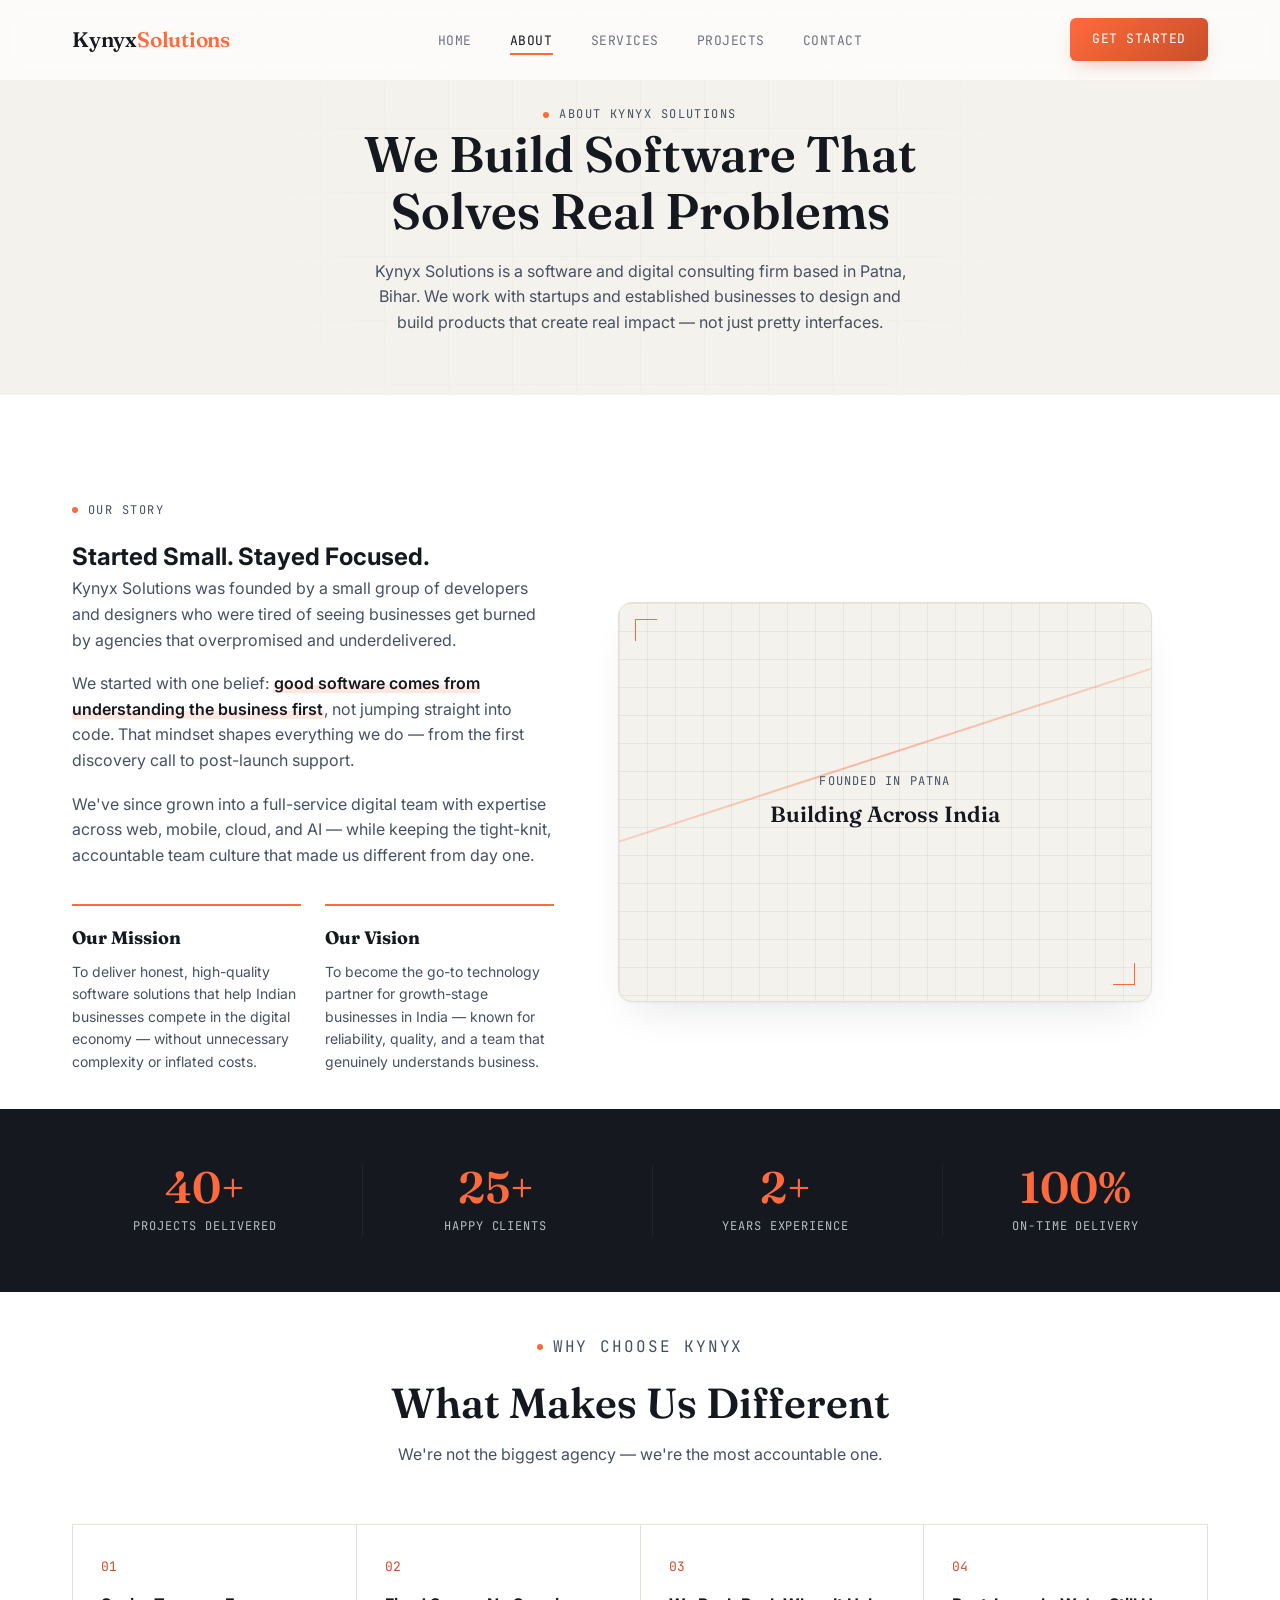
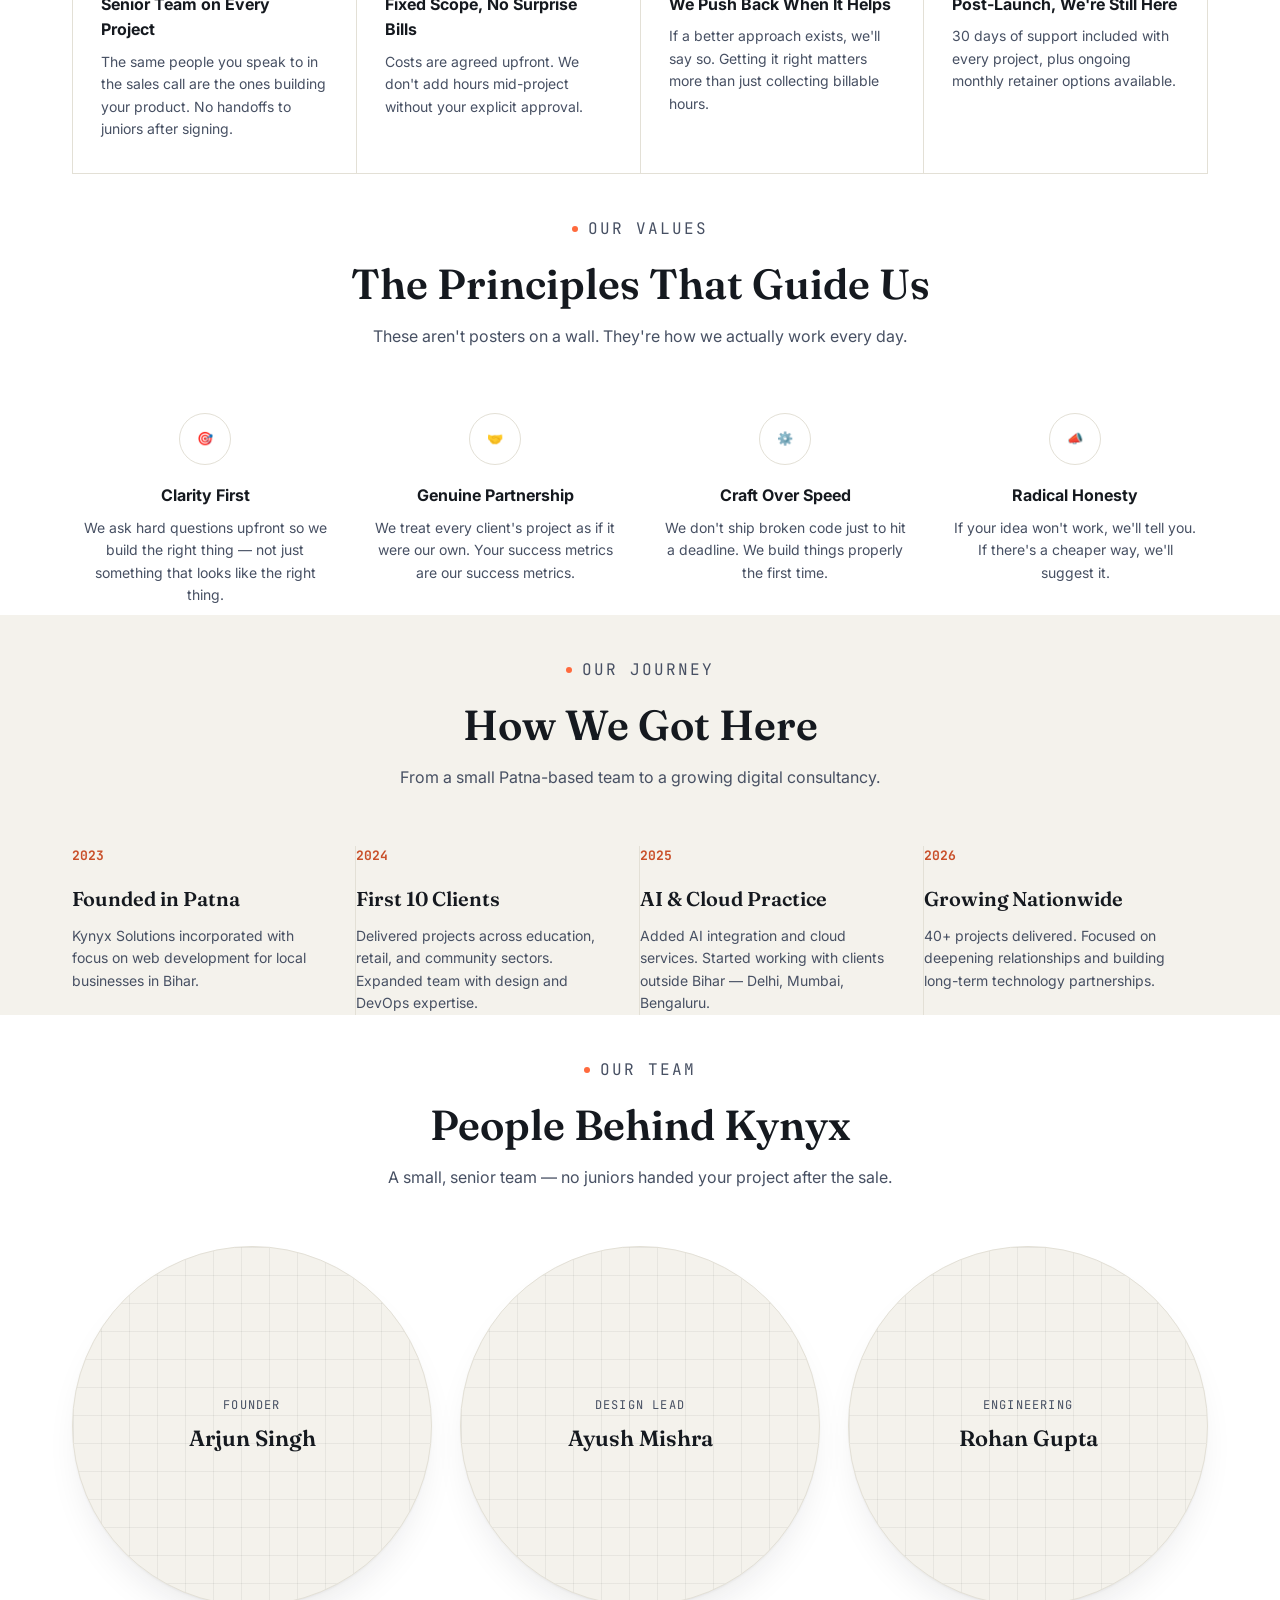
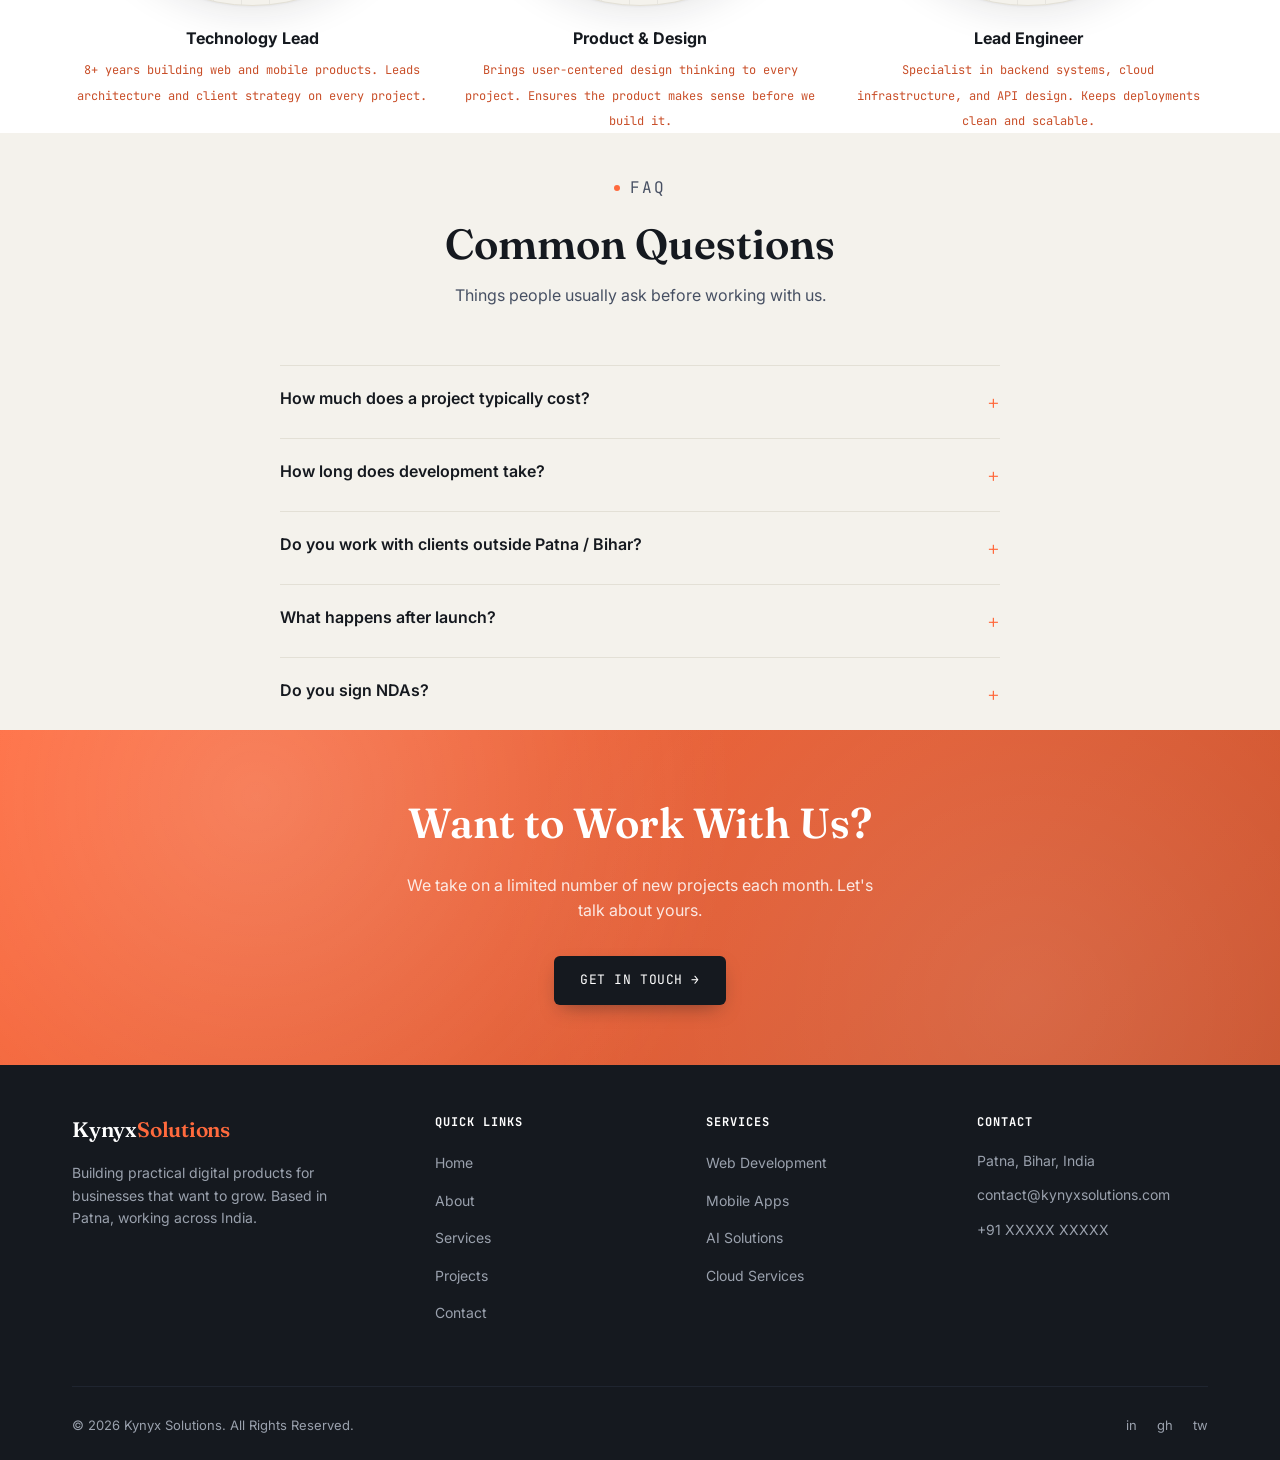
==== commit de30b618: "Satyam" ====
--- a/about.html
+++ b/about.html
@@ -243,7 +243,7 @@
               <span class="viz-corner tl"></span>
               <span class="viz-corner br"></span>
               <p class="viz-label">Design Lead
-                <strong>Lavanya Mishra</strong>
+                <strong>Ayush Mishra</strong>
               </p>
             </div>
             <h4>Product & Design</h4>
--- a/CSS/style.css
+++ b/CSS/style.css
@@ -1641,4 +1641,39 @@
 
 .why-band {
   padding-top: 40px;
+}
+.why-band {
+  padding-bottom: 0;
+}
+
+#values {
+  padding-top: 40px;
+}
+#values {
+  padding-bottom: 0;
+}
+
+#journey {
+  padding-top: 40px;
+}
+
+#team {
+  padding-top: 40px;
+  padding-bottom: 0;
+}
+
+#faq {
+  padding-top: 40px;
+}
+
+#journey {
+  padding-bottom: 0;
+}
+
+#faq {
+  padding-bottom: 0;
+}
+
+.cta-band {
+  margin-top: 0;
 }
